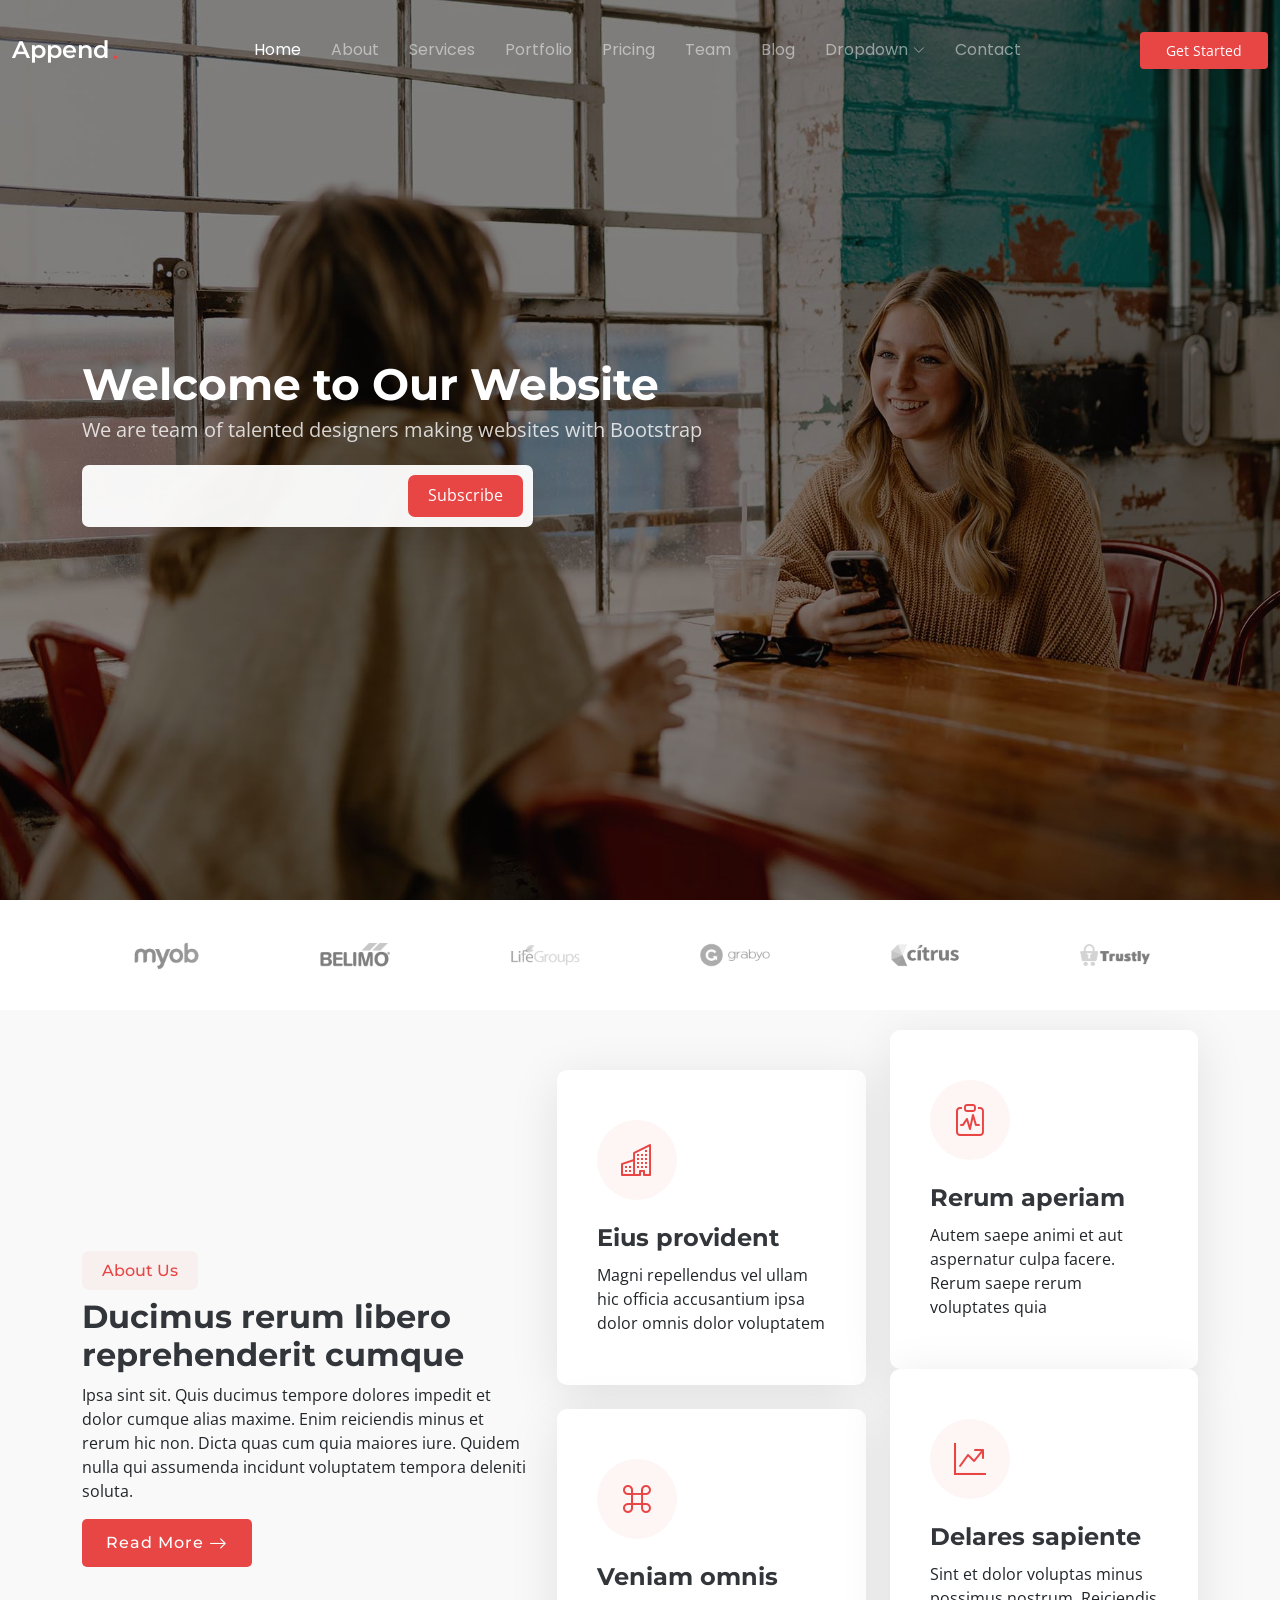
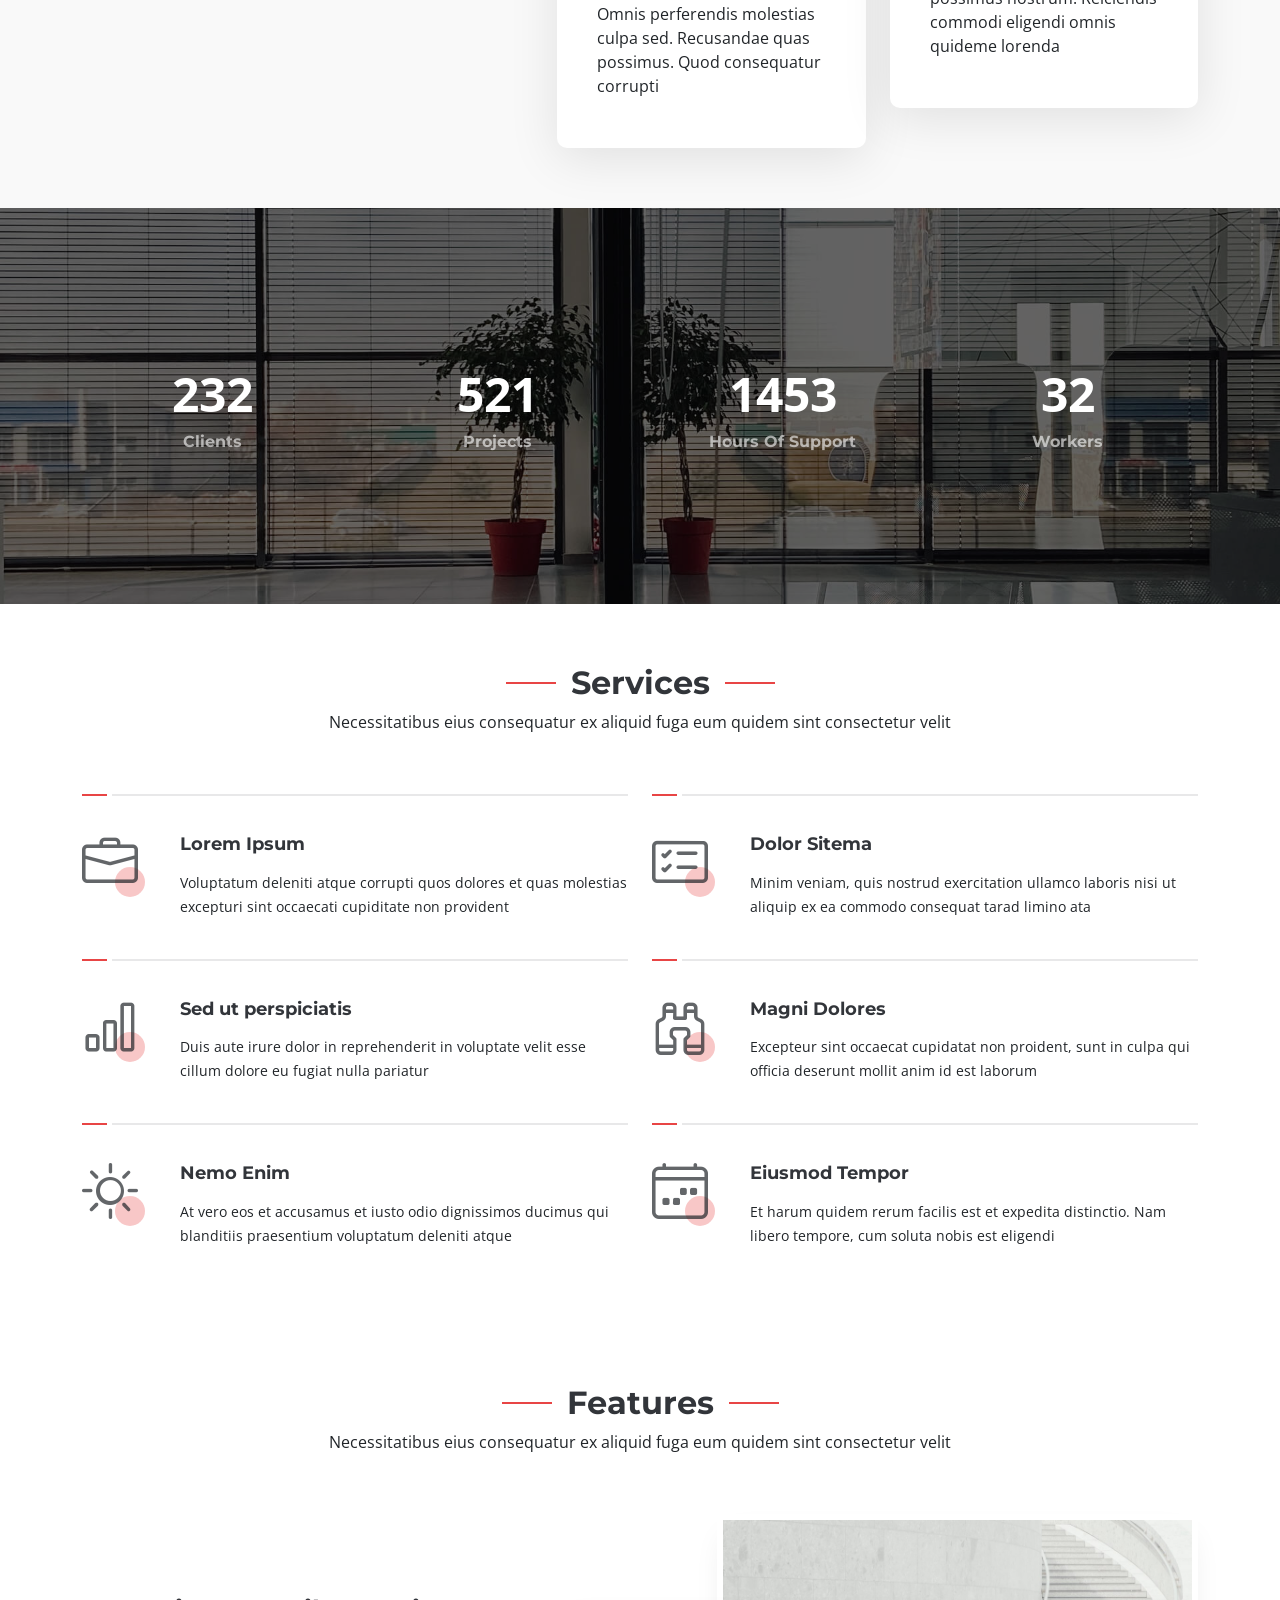
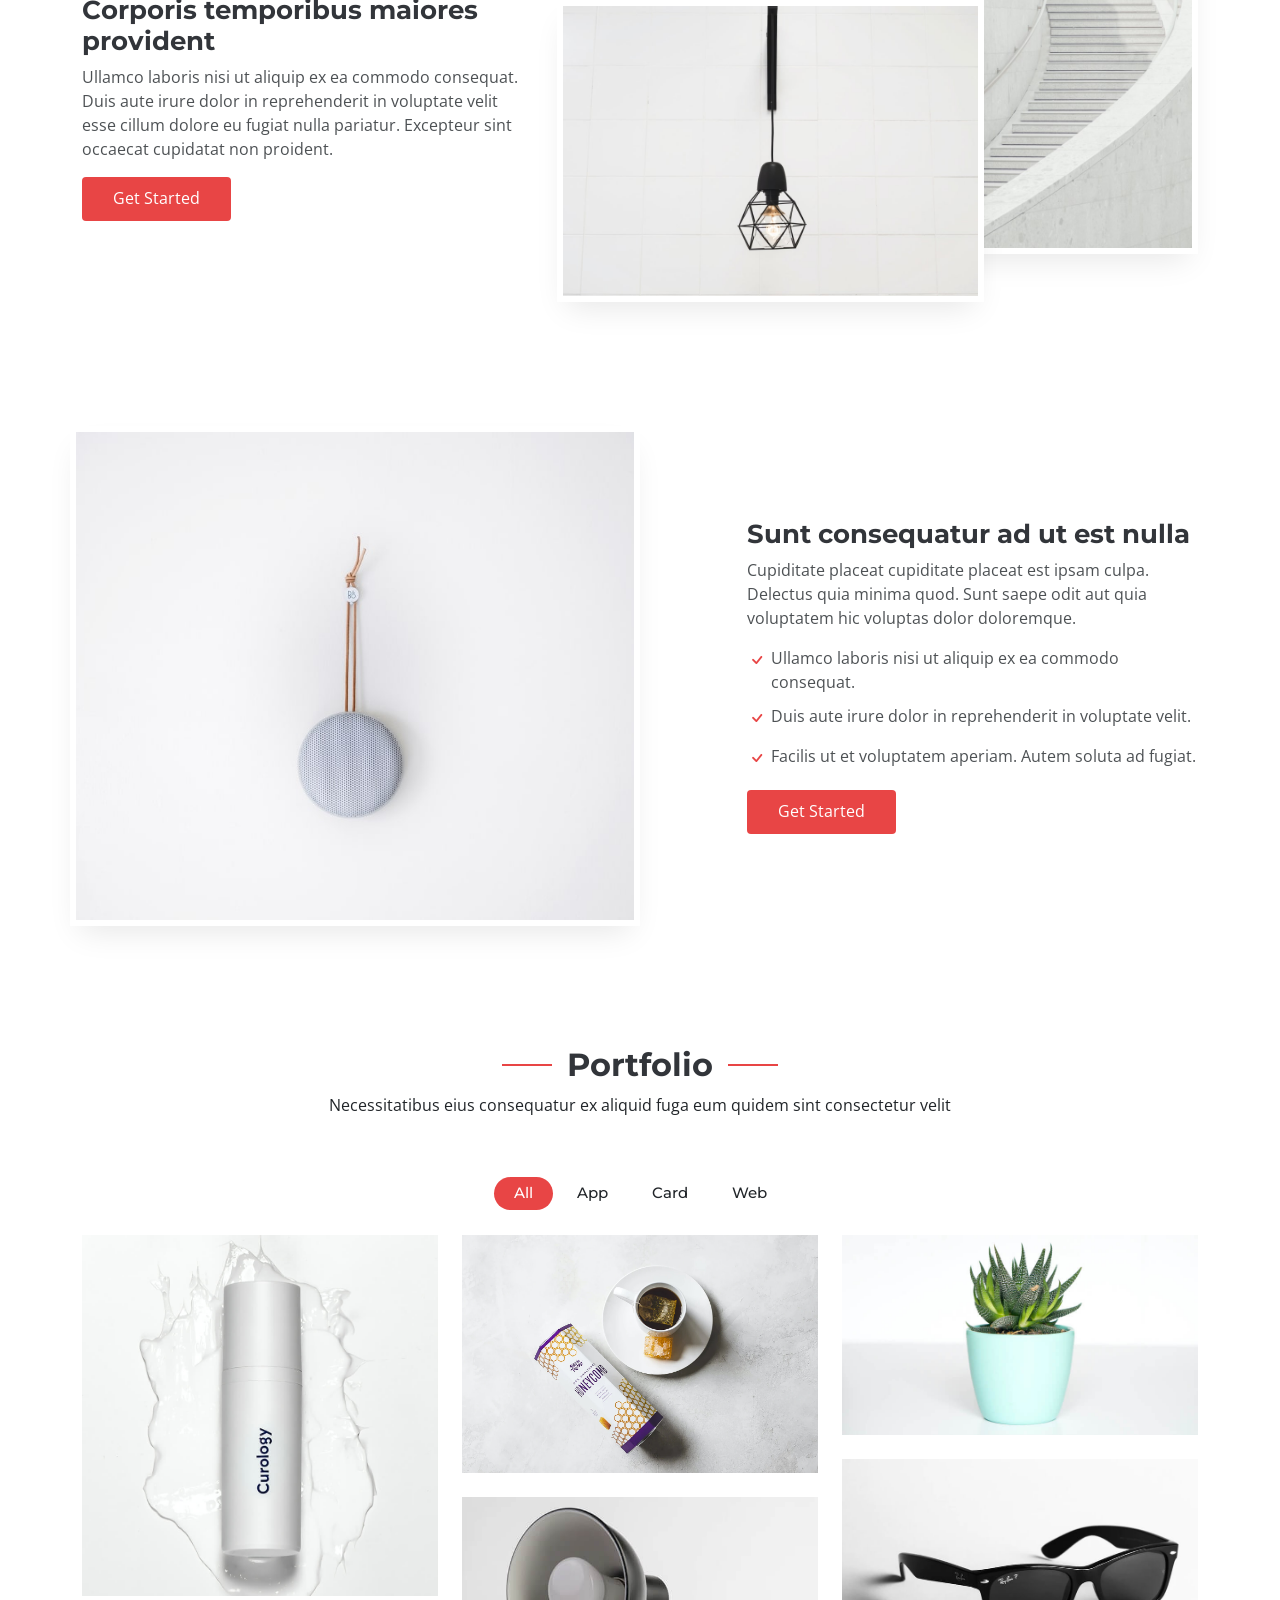
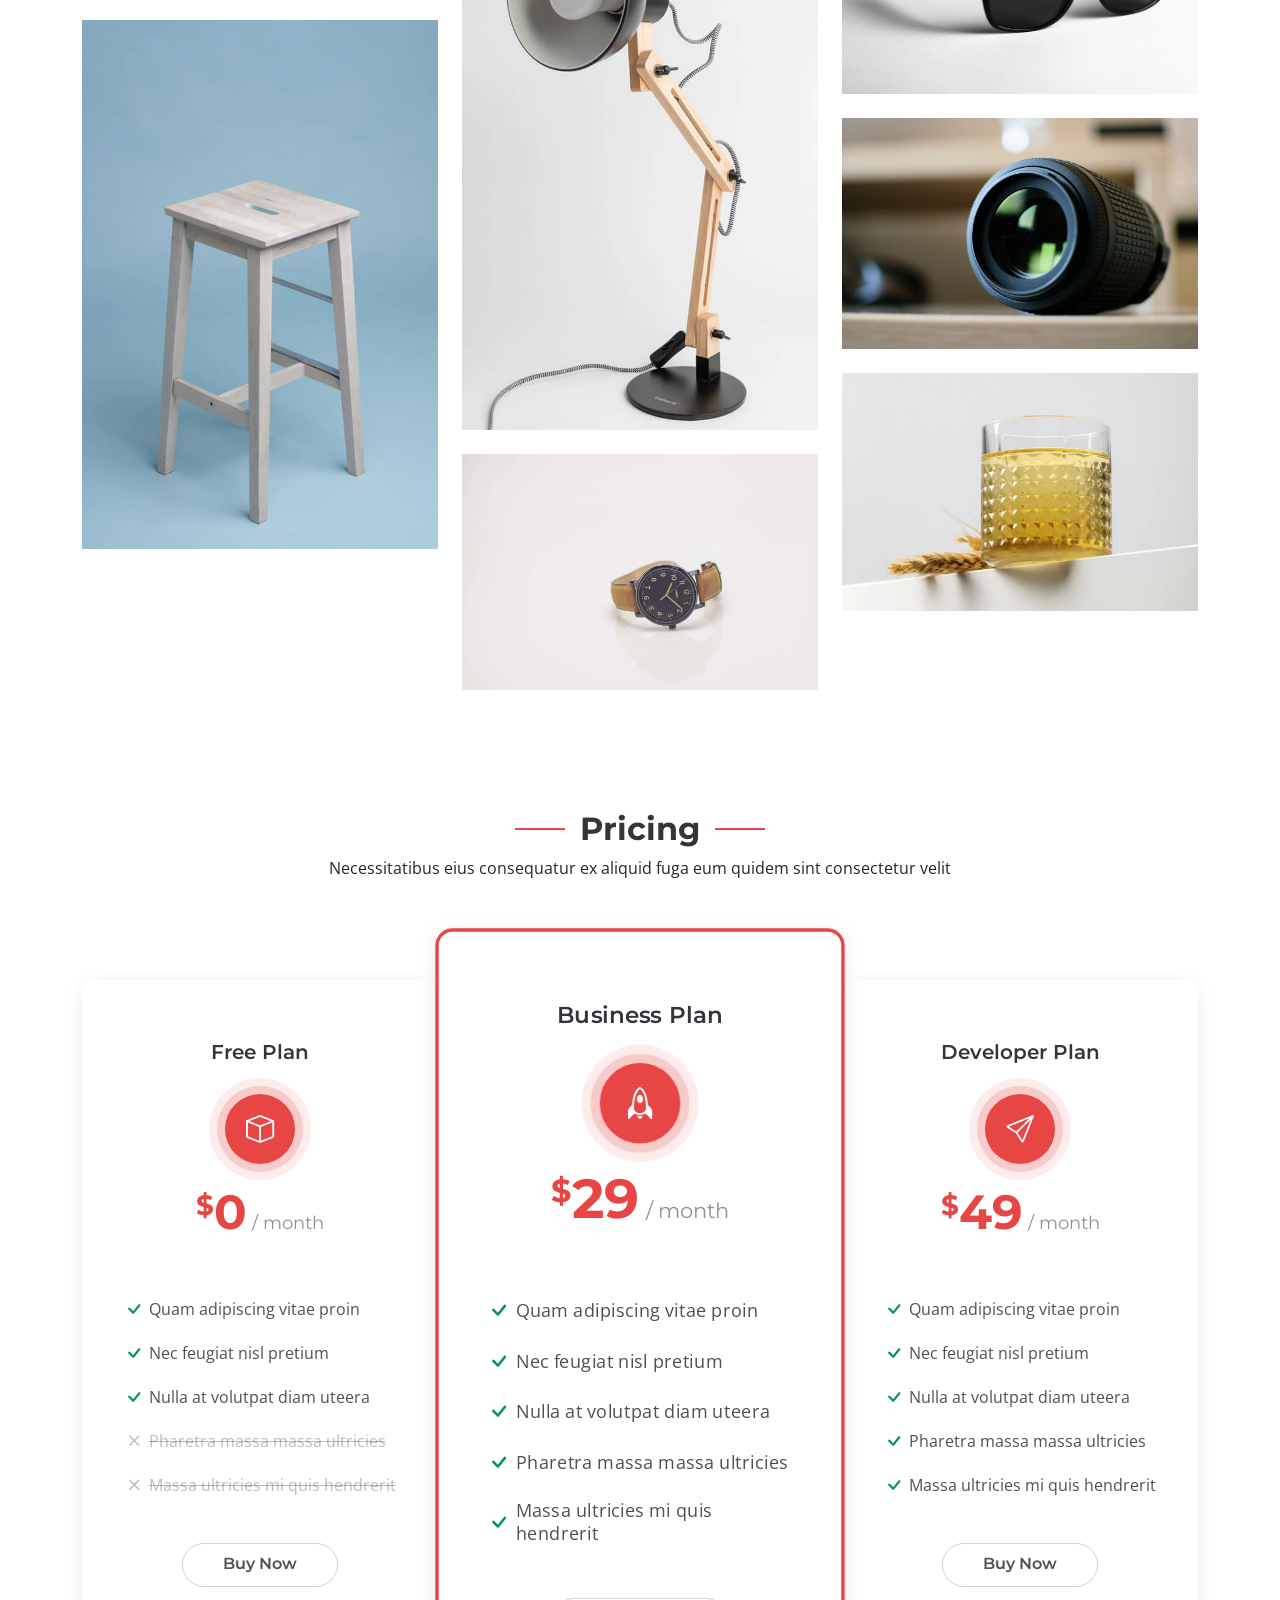
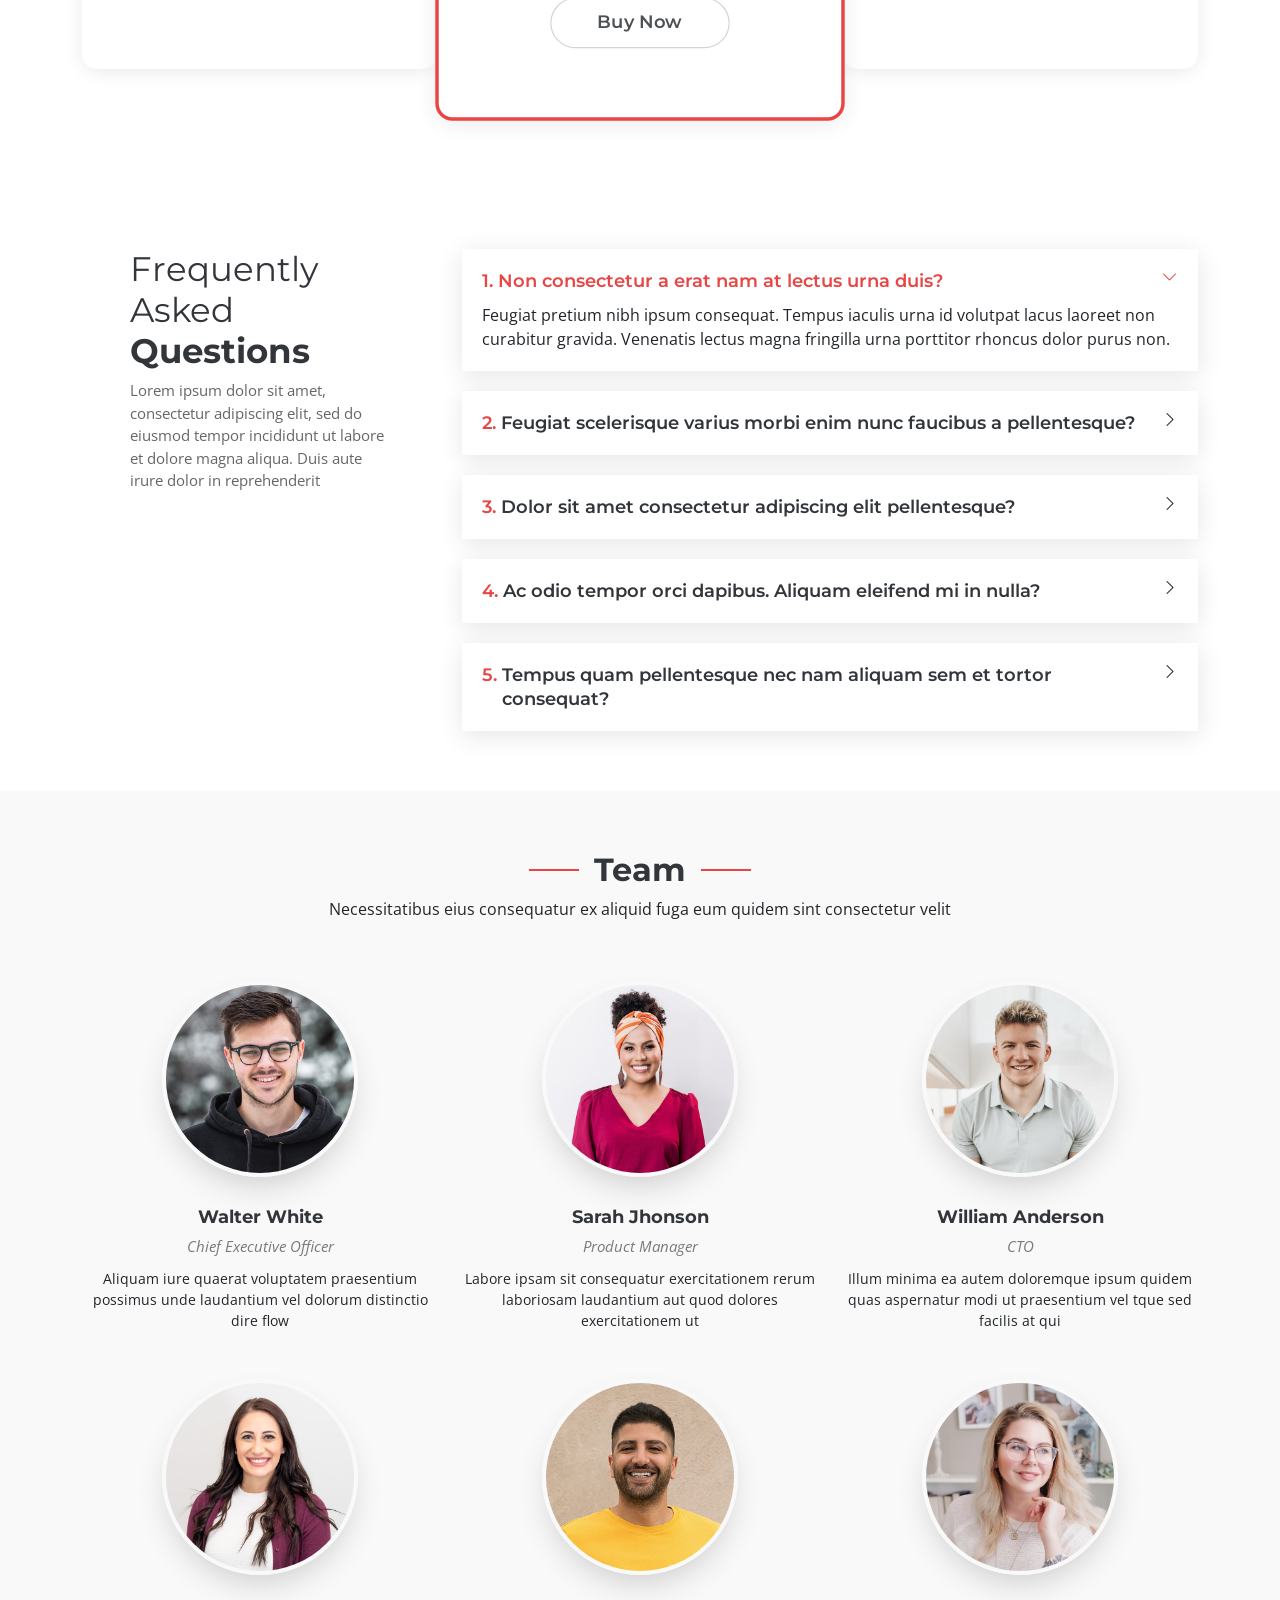
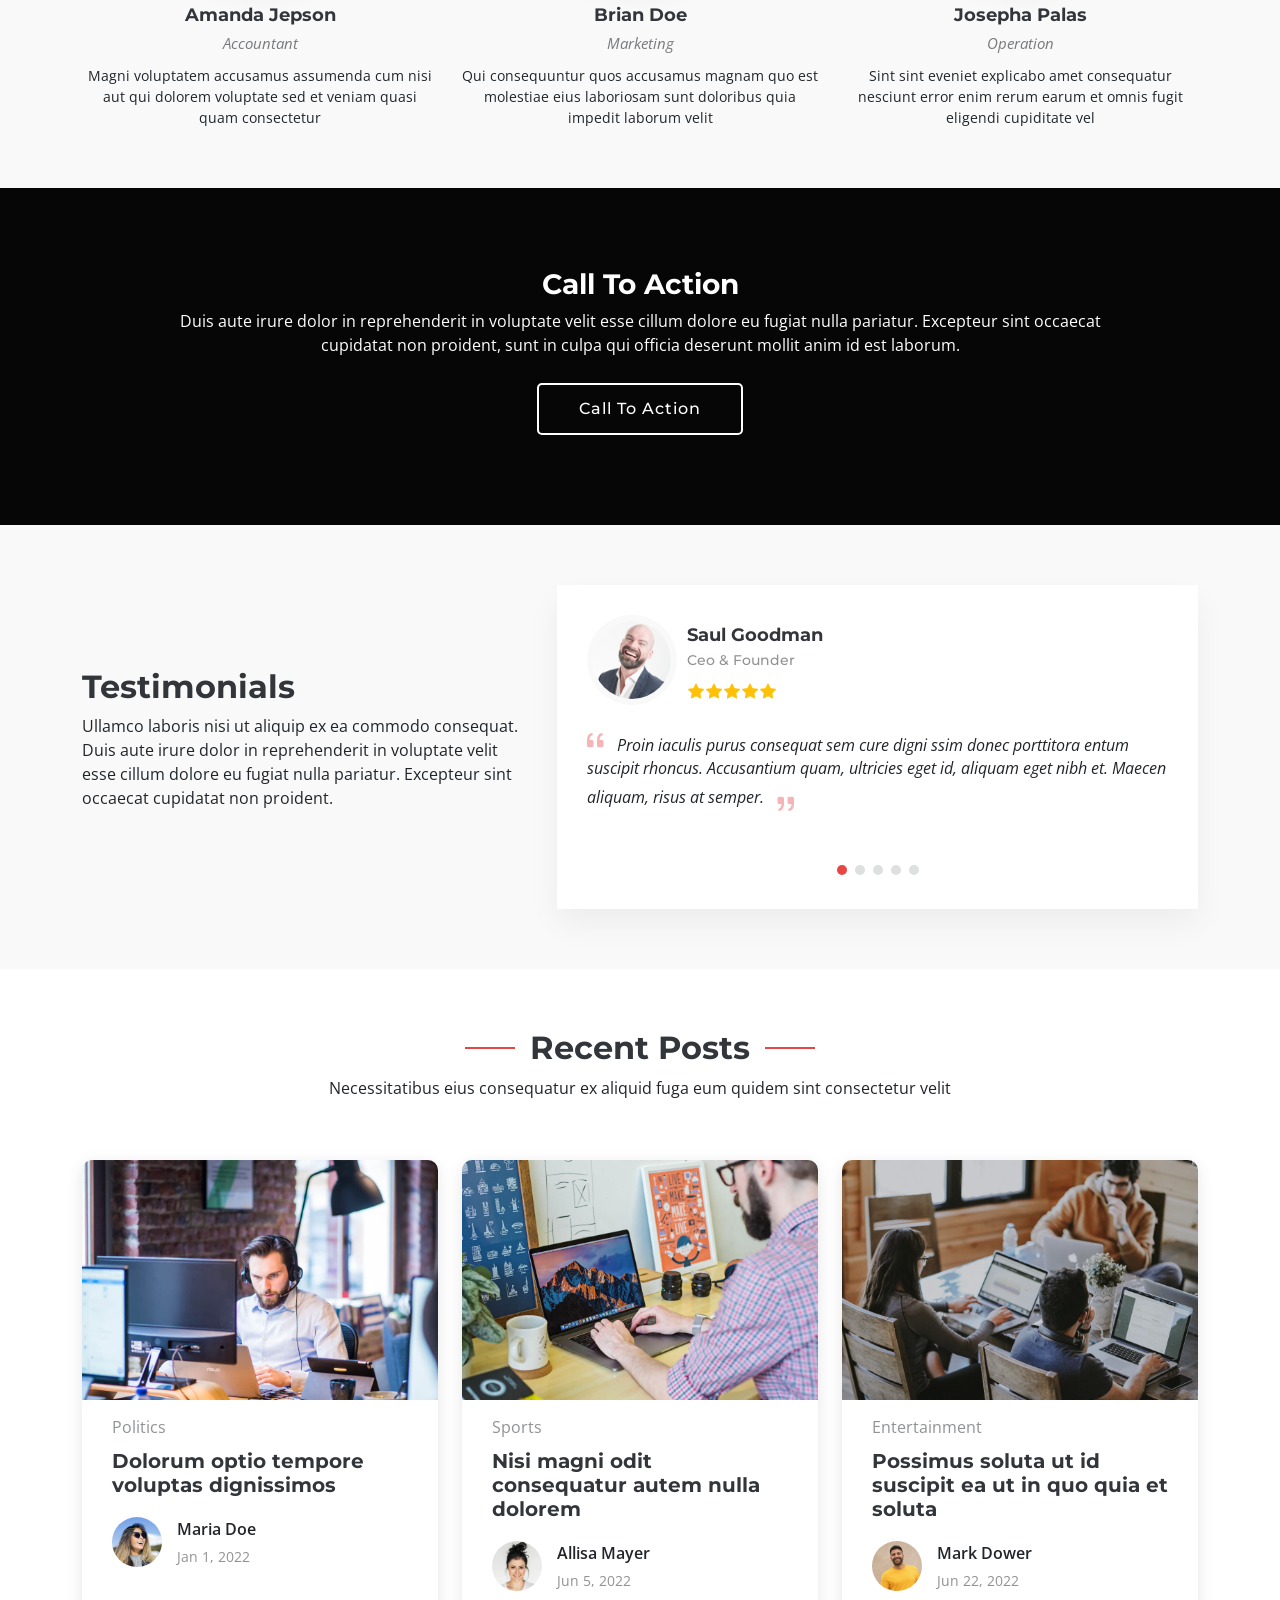
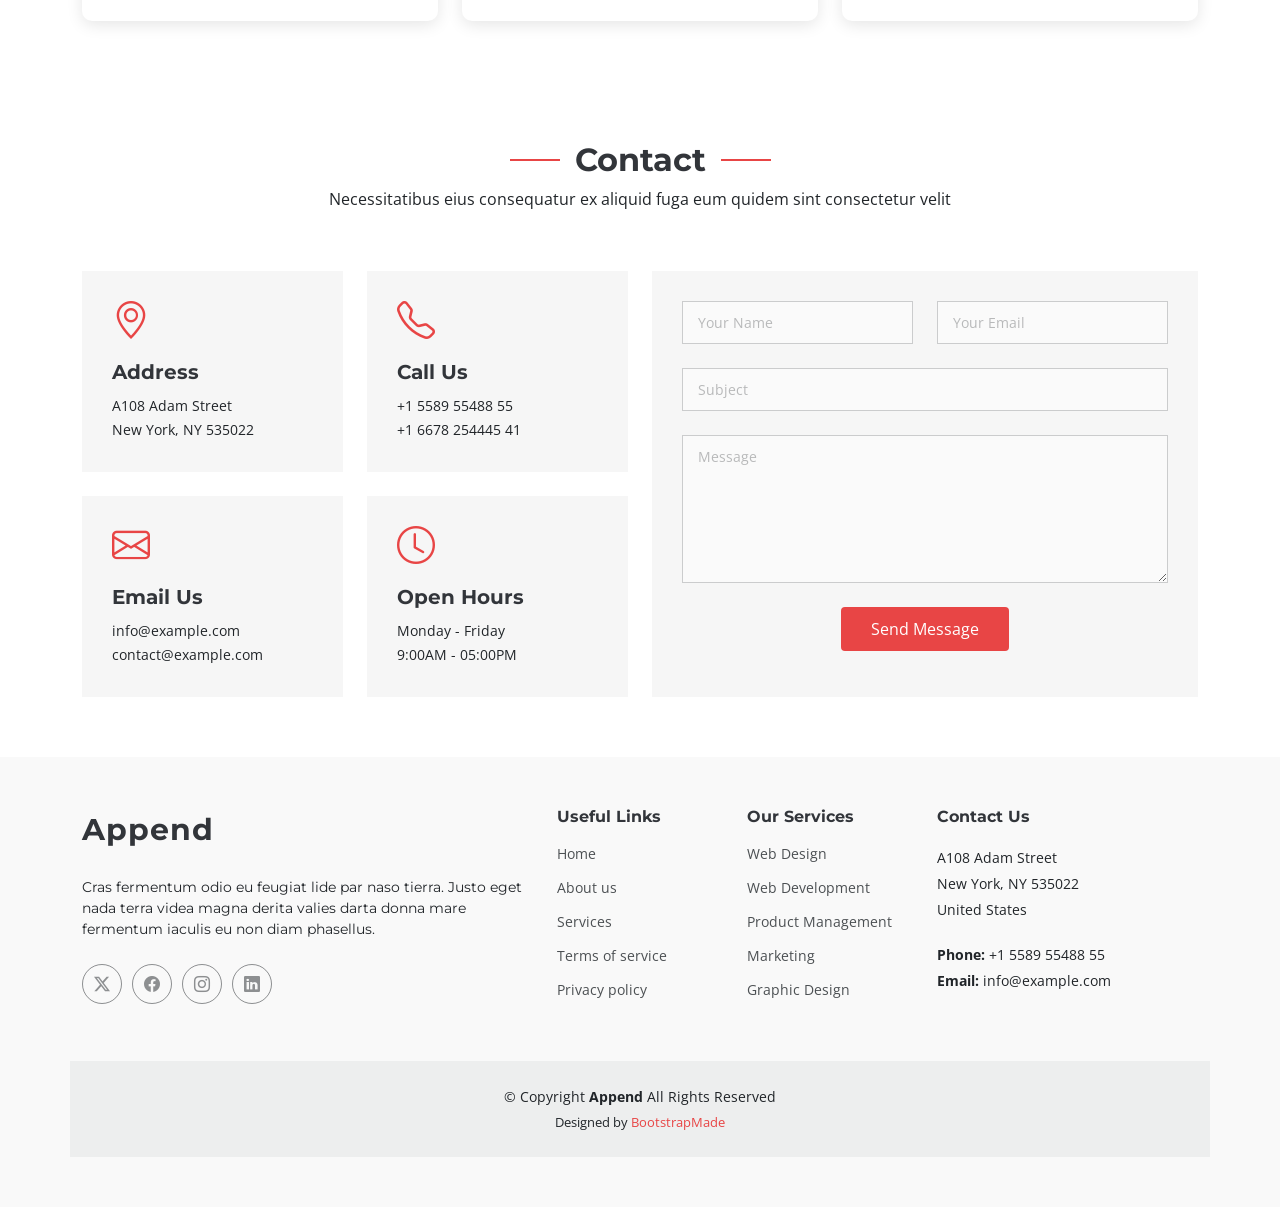
==== index.html @ f17e3416 "first commit" ====
<!DOCTYPE html>
<html lang="en">

<head>
  <meta charset="utf-8">
  <meta content="width=device-width, initial-scale=1.0" name="viewport">
  <title>Index - Append Bootstrap Template</title>
  <meta name="description" content="">
  <meta name="keywords" content="">

  <!-- Favicons -->
  <link href="assets/img/favicon.png" rel="icon">
  <link href="assets/img/apple-touch-icon.png" rel="apple-touch-icon">

  <!-- Fonts -->
  <link href="https://fonts.googleapis.com" rel="preconnect">
  <link href="https://fonts.gstatic.com" rel="preconnect" crossorigin>
  <link href="https://fonts.googleapis.com/css2?family=Open+Sans:ital,wght@0,300;0,400;0,500;0,600;0,700;0,800;1,300;1,400;1,500;1,600;1,700;1,800&family=Montserrat:ital,wght@0,100;0,200;0,300;0,400;0,500;0,600;0,700;0,800;0,900;1,100;1,200;1,300;1,400;1,500;1,600;1,700;1,800;1,900&family=Poppins:ital,wght@0,100;0,200;0,300;0,400;0,500;0,600;0,700;0,800;0,900;1,100;1,200;1,300;1,400;1,500;1,600;1,700;1,800;1,900&display=swap" rel="stylesheet">

  <!-- Vendor CSS Files -->
  <link href="assets/vendor/bootstrap/css/bootstrap.min.css" rel="stylesheet">
  <link href="assets/vendor/bootstrap-icons/bootstrap-icons.css" rel="stylesheet">
  <link href="assets/vendor/aos/aos.css" rel="stylesheet">
  <link href="assets/vendor/glightbox/css/glightbox.min.css" rel="stylesheet">
  <link href="assets/vendor/swiper/swiper-bundle.min.css" rel="stylesheet">

  <!-- Main CSS File -->
  <link href="assets/css/main.css" rel="stylesheet">

  <!-- =======================================================
  * Template Name: Append
  * Template URL: https://bootstrapmade.com/append-bootstrap-website-template/
  * Updated: Aug 07 2024 with Bootstrap v5.3.3
  * Author: BootstrapMade.com
  * License: https://bootstrapmade.com/license/
  ======================================================== -->
</head>

<body class="index-page">

  <header id="header" class="header d-flex align-items-center fixed-top">
    <div class="container-fluid position-relative d-flex align-items-center justify-content-between">

      <a href="index.html" class="logo d-flex align-items-center me-auto me-xl-0">
        <!-- Uncomment the line below if you also wish to use an image logo -->
        <!-- <img src="assets/img/logo.png" alt=""> -->
        <h1 class="sitename">Append</h1><span>.</span>
      </a>

      <nav id="navmenu" class="navmenu">
        <ul>
          <li><a href="index.html#hero" class="active">Home</a></li>
          <li><a href="index.html#about">About</a></li>
          <li><a href="index.html#services">Services</a></li>
          <li><a href="index.html#portfolio">Portfolio</a></li>
          <li><a href="index.html#pricing">Pricing</a></li>
          <li><a href="index.html#team">Team</a></li>
          <li><a href="blog.html">Blog</a></li>
          <li class="dropdown"><a href="#"><span>Dropdown</span> <i class="bi bi-chevron-down toggle-dropdown"></i></a>
            <ul>
              <li><a href="#">Dropdown 1</a></li>
              <li class="dropdown"><a href="#"><span>Deep Dropdown</span> <i class="bi bi-chevron-down toggle-dropdown"></i></a>
                <ul>
                  <li><a href="#">Deep Dropdown 1</a></li>
                  <li><a href="#">Deep Dropdown 2</a></li>
                  <li><a href="#">Deep Dropdown 3</a></li>
                  <li><a href="#">Deep Dropdown 4</a></li>
                  <li><a href="#">Deep Dropdown 5</a></li>
                </ul>
              </li>
              <li><a href="#">Dropdown 2</a></li>
              <li><a href="#">Dropdown 3</a></li>
              <li><a href="#">Dropdown 4</a></li>
            </ul>
          </li>
          <li><a href="index.html#contact">Contact</a></li>
        </ul>
        <i class="mobile-nav-toggle d-xl-none bi bi-list"></i>
      </nav>

      <a class="btn-getstarted" href="index.html#about">Get Started</a>

    </div>
  </header>

  <main class="main">

    <!-- Hero Section -->
    <section id="hero" class="hero section dark-background">

      <img src="assets/img/hero-bg.jpg" alt="" data-aos="fade-in">

      <div class="container">
        <div class="row">
          <div class="col-lg-10">
            <h2 data-aos="fade-up" data-aos-delay="100">Welcome to Our Website</h2>
            <p data-aos="fade-up" data-aos-delay="200">We are team of talented designers making websites with Bootstrap</p>
          </div>
          <div class="col-lg-5" data-aos="fade-up" data-aos-delay="300">
            <form action="forms/newsletter.php" method="post" class="php-email-form">
              <div class="sign-up-form"><input type="email" name="email"><input type="submit" value="Subscribe"></div>
              <div class="loading">Loading</div>
              <div class="error-message"></div>
              <div class="sent-message">Your subscription request has been sent. Thank you!</div>
            </form>
          </div>
        </div>
      </div>

    </section><!-- /Hero Section -->

    <!-- Clients Section -->
    <section id="clients" class="clients section">

      <div class="container" data-aos="fade-up">

        <div class="row gy-4">

          <div class="col-xl-2 col-md-3 col-6 client-logo">
            <img src="assets/img/clients/client-1.png" class="img-fluid" alt="">
          </div><!-- End Client Item -->

          <div class="col-xl-2 col-md-3 col-6 client-logo">
            <img src="assets/img/clients/client-2.png" class="img-fluid" alt="">
          </div><!-- End Client Item -->

          <div class="col-xl-2 col-md-3 col-6 client-logo">
            <img src="assets/img/clients/client-3.png" class="img-fluid" alt="">
          </div><!-- End Client Item -->

          <div class="col-xl-2 col-md-3 col-6 client-logo">
            <img src="assets/img/clients/client-4.png" class="img-fluid" alt="">
          </div><!-- End Client Item -->

          <div class="col-xl-2 col-md-3 col-6 client-logo">
            <img src="assets/img/clients/client-5.png" class="img-fluid" alt="">
          </div><!-- End Client Item -->

          <div class="col-xl-2 col-md-3 col-6 client-logo">
            <img src="assets/img/clients/client-6.png" class="img-fluid" alt="">
          </div><!-- End Client Item -->

        </div>

      </div>

    </section><!-- /Clients Section -->

    <!-- About Section -->
    <section id="about" class="about section light-background">

      <div class="container" data-aos="fade-up" data-aos-delay="100">
        <div class="row align-items-xl-center gy-5">

          <div class="col-xl-5 content">
            <h3>About Us</h3>
            <h2>Ducimus rerum libero reprehenderit cumque</h2>
            <p>Ipsa sint sit. Quis ducimus tempore dolores impedit et dolor cumque alias maxime. Enim reiciendis minus et rerum hic non. Dicta quas cum quia maiores iure. Quidem nulla qui assumenda incidunt voluptatem tempora deleniti soluta.</p>
            <a href="#" class="read-more"><span>Read More</span><i class="bi bi-arrow-right"></i></a>
          </div>

          <div class="col-xl-7">
            <div class="row gy-4 icon-boxes">

              <div class="col-md-6" data-aos="fade-up" data-aos-delay="200">
                <div class="icon-box">
                  <i class="bi bi-buildings"></i>
                  <h3>Eius provident</h3>
                  <p>Magni repellendus vel ullam hic officia accusantium ipsa dolor omnis dolor voluptatem</p>
                </div>
              </div> <!-- End Icon Box -->

              <div class="col-md-6" data-aos="fade-up" data-aos-delay="300">
                <div class="icon-box">
                  <i class="bi bi-clipboard-pulse"></i>
                  <h3>Rerum aperiam</h3>
                  <p>Autem saepe animi et aut aspernatur culpa facere. Rerum saepe rerum voluptates quia</p>
                </div>
              </div> <!-- End Icon Box -->

              <div class="col-md-6" data-aos="fade-up" data-aos-delay="400">
                <div class="icon-box">
                  <i class="bi bi-command"></i>
                  <h3>Veniam omnis</h3>
                  <p>Omnis perferendis molestias culpa sed. Recusandae quas possimus. Quod consequatur corrupti</p>
                </div>
              </div> <!-- End Icon Box -->

              <div class="col-md-6" data-aos="fade-up" data-aos-delay="500">
                <div class="icon-box">
                  <i class="bi bi-graph-up-arrow"></i>
                  <h3>Delares sapiente</h3>
                  <p>Sint et dolor voluptas minus possimus nostrum. Reiciendis commodi eligendi omnis quideme lorenda</p>
                </div>
              </div> <!-- End Icon Box -->

            </div>
          </div>

        </div>
      </div>

    </section><!-- /About Section -->

    <!-- Stats Section -->
    <section id="stats" class="stats section dark-background">

      <img src="assets/img/stats-bg.jpg" alt="" data-aos="fade-in">

      <div class="container position-relative" data-aos="fade-up" data-aos-delay="100">

        <div class="row gy-4">

          <div class="col-lg-3 col-md-6">
            <div class="stats-item text-center w-100 h-100">
              <span data-purecounter-start="0" data-purecounter-end="232" data-purecounter-duration="1" class="purecounter"></span>
              <p>Clients</p>
            </div>
          </div><!-- End Stats Item -->

          <div class="col-lg-3 col-md-6">
            <div class="stats-item text-center w-100 h-100">
              <span data-purecounter-start="0" data-purecounter-end="521" data-purecounter-duration="1" class="purecounter"></span>
              <p>Projects</p>
            </div>
          </div><!-- End Stats Item -->

          <div class="col-lg-3 col-md-6">
            <div class="stats-item text-center w-100 h-100">
              <span data-purecounter-start="0" data-purecounter-end="1453" data-purecounter-duration="1" class="purecounter"></span>
              <p>Hours Of Support</p>
            </div>
          </div><!-- End Stats Item -->

          <div class="col-lg-3 col-md-6">
            <div class="stats-item text-center w-100 h-100">
              <span data-purecounter-start="0" data-purecounter-end="32" data-purecounter-duration="1" class="purecounter"></span>
              <p>Workers</p>
            </div>
          </div><!-- End Stats Item -->

        </div>

      </div>

    </section><!-- /Stats Section -->

    <!-- Services Section -->
    <section id="services" class="services section">

      <!-- Section Title -->
      <div class="container section-title" data-aos="fade-up">
        <h2>Services</h2>
        <p>Necessitatibus eius consequatur ex aliquid fuga eum quidem sint consectetur velit</p>
      </div><!-- End Section Title -->

      <div class="container">

        <div class="row gy-4">

          <div class="col-lg-6 " data-aos="fade-up" data-aos-delay="100">
            <div class="service-item d-flex">
              <div class="icon flex-shrink-0"><i class="bi bi-briefcase"></i></div>
              <div>
                <h4 class="title"><a href="services-details.html" class="stretched-link">Lorem Ipsum</a></h4>
                <p class="description">Voluptatum deleniti atque corrupti quos dolores et quas molestias excepturi sint occaecati cupiditate non provident</p>
              </div>
            </div>
          </div>
          <!-- End Service Item -->

          <div class="col-lg-6 " data-aos="fade-up" data-aos-delay="200">
            <div class="service-item d-flex">
              <div class="icon flex-shrink-0"><i class="bi bi-card-checklist"></i></div>
              <div>
                <h4 class="title"><a href="services-details.html" class="stretched-link">Dolor Sitema</a></h4>
                <p class="description">Minim veniam, quis nostrud exercitation ullamco laboris nisi ut aliquip ex ea commodo consequat tarad limino ata</p>
              </div>
            </div>
          </div><!-- End Service Item -->

          <div class="col-lg-6 " data-aos="fade-up" data-aos-delay="300">
            <div class="service-item d-flex">
              <div class="icon flex-shrink-0"><i class="bi bi-bar-chart"></i></div>
              <div>
                <h4 class="title"><a href="services-details.html" class="stretched-link">Sed ut perspiciatis</a></h4>
                <p class="description">Duis aute irure dolor in reprehenderit in voluptate velit esse cillum dolore eu fugiat nulla pariatur</p>
              </div>
            </div>
          </div><!-- End Service Item -->

          <div class="col-lg-6 " data-aos="fade-up" data-aos-delay="400">
            <div class="service-item d-flex">
              <div class="icon flex-shrink-0"><i class="bi bi-binoculars"></i></div>
              <div>
                <h4 class="title"><a href="services-details.html" class="stretched-link">Magni Dolores</a></h4>
                <p class="description">Excepteur sint occaecat cupidatat non proident, sunt in culpa qui officia deserunt mollit anim id est laborum</p>
              </div>
            </div>
          </div><!-- End Service Item -->

          <div class="col-lg-6 " data-aos="fade-up" data-aos-delay="500">
            <div class="service-item d-flex">
              <div class="icon flex-shrink-0"><i class="bi bi-brightness-high"></i></div>
              <div>
                <h4 class="title"><a href="services-details.html" class="stretched-link">Nemo Enim</a></h4>
                <p class="description">At vero eos et accusamus et iusto odio dignissimos ducimus qui blanditiis praesentium voluptatum deleniti atque</p>
              </div>
            </div>
          </div><!-- End Service Item -->

          <div class="col-lg-6 " data-aos="fade-up" data-aos-delay="600">
            <div class="service-item d-flex">
              <div class="icon flex-shrink-0"><i class="bi bi-calendar4-week"></i></div>
              <div>
                <h4 class="title"><a href="services-details.html" class="stretched-link">Eiusmod Tempor</a></h4>
                <p class="description">Et harum quidem rerum facilis est et expedita distinctio. Nam libero tempore, cum soluta nobis est eligendi</p>
              </div>
            </div>
          </div><!-- End Service Item -->

        </div>

      </div>

    </section><!-- /Services Section -->

    <!-- Features Section -->
    <section id="features" class="features section">

      <!-- Section Title -->
      <div class="container section-title" data-aos="fade-up">
        <h2>Features</h2>
        <p>Necessitatibus eius consequatur ex aliquid fuga eum quidem sint consectetur velit</p>
      </div><!-- End Section Title -->

      <div class="container">

        <div class="row gy-4 align-items-center features-item">
          <div class="col-lg-5 order-2 order-lg-1" data-aos="fade-up" data-aos-delay="200">
            <h3>Corporis temporibus maiores provident</h3>
            <p>
              Ullamco laboris nisi ut aliquip ex ea commodo consequat. Duis aute irure dolor in reprehenderit in voluptate
              velit esse cillum dolore eu fugiat nulla pariatur. Excepteur sint occaecat cupidatat non proident.
            </p>
            <a href="#" class="btn btn-get-started">Get Started</a>
          </div>
          <div class="col-lg-7 order-1 order-lg-2 d-flex align-items-center" data-aos="zoom-out" data-aos-delay="100">
            <div class="image-stack">
              <img src="assets/img/features-light-1.jpg" alt="" class="stack-front">
              <img src="assets/img/features-light-2.jpg" alt="" class="stack-back">
            </div>
          </div>
        </div><!-- Features Item -->

        <div class="row gy-4 align-items-stretch justify-content-between features-item ">
          <div class="col-lg-6 d-flex align-items-center features-img-bg" data-aos="zoom-out">
            <img src="assets/img/features-light-3.jpg" class="img-fluid" alt="">
          </div>
          <div class="col-lg-5 d-flex justify-content-center flex-column" data-aos="fade-up">
            <h3>Sunt consequatur ad ut est nulla</h3>
            <p>Cupiditate placeat cupiditate placeat est ipsam culpa. Delectus quia minima quod. Sunt saepe odit aut quia voluptatem hic voluptas dolor doloremque.</p>
            <ul>
              <li><i class="bi bi-check"></i> <span>Ullamco laboris nisi ut aliquip ex ea commodo consequat.</span></li>
              <li><i class="bi bi-check"></i><span> Duis aute irure dolor in reprehenderit in voluptate velit.</span></li>
              <li><i class="bi bi-check"></i> <span>Facilis ut et voluptatem aperiam. Autem soluta ad fugiat</span>.</li>
            </ul>
            <a href="#" class="btn btn-get-started align-self-start">Get Started</a>
          </div>
        </div><!-- Features Item -->

      </div>

    </section><!-- /Features Section -->

    <!-- Portfolio Section -->
    <section id="portfolio" class="portfolio section">

      <!-- Section Title -->
      <div class="container section-title" data-aos="fade-up">
        <h2>Portfolio</h2>
        <p>Necessitatibus eius consequatur ex aliquid fuga eum quidem sint consectetur velit</p>
      </div><!-- End Section Title -->

      <div class="container">

        <div class="isotope-layout" data-default-filter="*" data-layout="masonry" data-sort="original-order">

          <ul class="portfolio-filters isotope-filters" data-aos="fade-up" data-aos-delay="100">
            <li data-filter="*" class="filter-active">All</li>
            <li data-filter=".filter-app">App</li>
            <li data-filter=".filter-product">Card</li>
            <li data-filter=".filter-branding">Web</li>
          </ul><!-- End Portfolio Filters -->

          <div class="row gy-4 isotope-container" data-aos="fade-up" data-aos-delay="200">

            <div class="col-lg-4 col-md-6 portfolio-item isotope-item filter-app">
              <img src="assets/img/masonry-portfolio/masonry-portfolio-1.jpg" class="img-fluid" alt="">
              <div class="portfolio-info">
                <h4>App 1</h4>
                <p>Lorem ipsum, dolor sit</p>
                <a href="assets/img/masonry-portfolio/masonry-portfolio-1.jpg" title="App 1" data-gallery="portfolio-gallery-app" class="glightbox preview-link"><i class="bi bi-zoom-in"></i></a>
                <a href="portfolio-details.html" title="More Details" class="details-link"><i class="bi bi-link-45deg"></i></a>
              </div>
            </div><!-- End Portfolio Item -->

            <div class="col-lg-4 col-md-6 portfolio-item isotope-item filter-product">
              <img src="assets/img/masonry-portfolio/masonry-portfolio-2.jpg" class="img-fluid" alt="">
              <div class="portfolio-info">
                <h4>Product 1</h4>
                <p>Lorem ipsum, dolor sit</p>
                <a href="assets/img/masonry-portfolio/masonry-portfolio-2.jpg" title="Product 1" data-gallery="portfolio-gallery-product" class="glightbox preview-link"><i class="bi bi-zoom-in"></i></a>
                <a href="portfolio-details.html" title="More Details" class="details-link"><i class="bi bi-link-45deg"></i></a>
              </div>
            </div><!-- End Portfolio Item -->

            <div class="col-lg-4 col-md-6 portfolio-item isotope-item filter-branding">
              <img src="assets/img/masonry-portfolio/masonry-portfolio-3.jpg" class="img-fluid" alt="">
              <div class="portfolio-info">
                <h4>Branding 1</h4>
                <p>Lorem ipsum, dolor sit</p>
                <a href="assets/img/masonry-portfolio/masonry-portfolio-3.jpg" title="Branding 1" data-gallery="portfolio-gallery-branding" class="glightbox preview-link"><i class="bi bi-zoom-in"></i></a>
                <a href="portfolio-details.html" title="More Details" class="details-link"><i class="bi bi-link-45deg"></i></a>
              </div>
            </div><!-- End Portfolio Item -->

            <div class="col-lg-4 col-md-6 portfolio-item isotope-item filter-app">
              <img src="assets/img/masonry-portfolio/masonry-portfolio-4.jpg" class="img-fluid" alt="">
              <div class="portfolio-info">
                <h4>App 2</h4>
                <p>Lorem ipsum, dolor sit</p>
                <a href="assets/img/masonry-portfolio/masonry-portfolio-4.jpg" title="App 2" data-gallery="portfolio-gallery-app" class="glightbox preview-link"><i class="bi bi-zoom-in"></i></a>
                <a href="portfolio-details.html" title="More Details" class="details-link"><i class="bi bi-link-45deg"></i></a>
              </div>
            </div><!-- End Portfolio Item -->

            <div class="col-lg-4 col-md-6 portfolio-item isotope-item filter-product">
              <img src="assets/img/masonry-portfolio/masonry-portfolio-5.jpg" class="img-fluid" alt="">
              <div class="portfolio-info">
                <h4>Product 2</h4>
                <p>Lorem ipsum, dolor sit</p>
                <a href="assets/img/masonry-portfolio/masonry-portfolio-5.jpg" title="Product 2" data-gallery="portfolio-gallery-product" class="glightbox preview-link"><i class="bi bi-zoom-in"></i></a>
                <a href="portfolio-details.html" title="More Details" class="details-link"><i class="bi bi-link-45deg"></i></a>
              </div>
            </div><!-- End Portfolio Item -->

            <div class="col-lg-4 col-md-6 portfolio-item isotope-item filter-branding">
              <img src="assets/img/masonry-portfolio/masonry-portfolio-6.jpg" class="img-fluid" alt="">
              <div class="portfolio-info">
                <h4>Branding 2</h4>
                <p>Lorem ipsum, dolor sit</p>
                <a href="assets/img/masonry-portfolio/masonry-portfolio-6.jpg" title="Branding 2" data-gallery="portfolio-gallery-branding" class="glightbox preview-link"><i class="bi bi-zoom-in"></i></a>
                <a href="portfolio-details.html" title="More Details" class="details-link"><i class="bi bi-link-45deg"></i></a>
              </div>
            </div><!-- End Portfolio Item -->

            <div class="col-lg-4 col-md-6 portfolio-item isotope-item filter-app">
              <img src="assets/img/masonry-portfolio/masonry-portfolio-7.jpg" class="img-fluid" alt="">
              <div class="portfolio-info">
                <h4>App 3</h4>
                <p>Lorem ipsum, dolor sit</p>
                <a href="assets/img/masonry-portfolio/masonry-portfolio-7.jpg" title="App 3" data-gallery="portfolio-gallery-app" class="glightbox preview-link"><i class="bi bi-zoom-in"></i></a>
                <a href="portfolio-details.html" title="More Details" class="details-link"><i class="bi bi-link-45deg"></i></a>
              </div>
            </div><!-- End Portfolio Item -->

            <div class="col-lg-4 col-md-6 portfolio-item isotope-item filter-product">
              <img src="assets/img/masonry-portfolio/masonry-portfolio-8.jpg" class="img-fluid" alt="">
              <div class="portfolio-info">
                <h4>Product 3</h4>
                <p>Lorem ipsum, dolor sit</p>
                <a href="assets/img/masonry-portfolio/masonry-portfolio-8.jpg" title="Product 3" data-gallery="portfolio-gallery-product" class="glightbox preview-link"><i class="bi bi-zoom-in"></i></a>
                <a href="portfolio-details.html" title="More Details" class="details-link"><i class="bi bi-link-45deg"></i></a>
              </div>
            </div><!-- End Portfolio Item -->

            <div class="col-lg-4 col-md-6 portfolio-item isotope-item filter-branding">
              <img src="assets/img/masonry-portfolio/masonry-portfolio-9.jpg" class="img-fluid" alt="">
              <div class="portfolio-info">
                <h4>Branding 3</h4>
                <p>Lorem ipsum, dolor sit</p>
                <a href="assets/img/masonry-portfolio/masonry-portfolio-9.jpg" title="Branding 2" data-gallery="portfolio-gallery-branding" class="glightbox preview-link"><i class="bi bi-zoom-in"></i></a>
                <a href="portfolio-details.html" title="More Details" class="details-link"><i class="bi bi-link-45deg"></i></a>
              </div>
            </div><!-- End Portfolio Item -->

          </div><!-- End Portfolio Container -->

        </div>

      </div>

    </section><!-- /Portfolio Section -->

    <!-- Pricing Section -->
    <section id="pricing" class="pricing section">

      <!-- Section Title -->
      <div class="container section-title" data-aos="fade-up">
        <h2>Pricing</h2>
        <p>Necessitatibus eius consequatur ex aliquid fuga eum quidem sint consectetur velit</p>
      </div><!-- End Section Title -->

      <div class="container" data-aos="zoom-in" data-aos-delay="100">

        <div class="row g-4">

          <div class="col-lg-4">
            <div class="pricing-item">
              <h3>Free Plan</h3>
              <div class="icon">
                <i class="bi bi-box"></i>
              </div>
              <h4><sup>$</sup>0<span> / month</span></h4>
              <ul>
                <li><i class="bi bi-check"></i> <span>Quam adipiscing vitae proin</span></li>
                <li><i class="bi bi-check"></i> <span>Nec feugiat nisl pretium</span></li>
                <li><i class="bi bi-check"></i> <span>Nulla at volutpat diam uteera</span></li>
                <li class="na"><i class="bi bi-x"></i> <span>Pharetra massa massa ultricies</span></li>
                <li class="na"><i class="bi bi-x"></i> <span>Massa ultricies mi quis hendrerit</span></li>
              </ul>
              <div class="text-center"><a href="#" class="buy-btn">Buy Now</a></div>
            </div>
          </div><!-- End Pricing Item -->

          <div class="col-lg-4">
            <div class="pricing-item featured">
              <h3>Business Plan</h3>
              <div class="icon">
                <i class="bi bi-rocket"></i>
              </div>

              <h4><sup>$</sup>29<span> / month</span></h4>
              <ul>
                <li><i class="bi bi-check"></i> <span>Quam adipiscing vitae proin</span></li>
                <li><i class="bi bi-check"></i> <span>Nec feugiat nisl pretium</span></li>
                <li><i class="bi bi-check"></i> <span>Nulla at volutpat diam uteera</span></li>
                <li><i class="bi bi-check"></i> <span>Pharetra massa massa ultricies</span></li>
                <li><i class="bi bi-check"></i> <span>Massa ultricies mi quis hendrerit</span></li>
              </ul>
              <div class="text-center"><a href="#" class="buy-btn">Buy Now</a></div>
            </div>
          </div><!-- End Pricing Item -->

          <div class="col-lg-4">
            <div class="pricing-item">
              <h3>Developer Plan</h3>
              <div class="icon">
                <i class="bi bi-send"></i>
              </div>
              <h4><sup>$</sup>49<span> / month</span></h4>
              <ul>
                <li><i class="bi bi-check"></i> <span>Quam adipiscing vitae proin</span></li>
                <li><i class="bi bi-check"></i> <span>Nec feugiat nisl pretium</span></li>
                <li><i class="bi bi-check"></i> <span>Nulla at volutpat diam uteera</span></li>
                <li><i class="bi bi-check"></i> <span>Pharetra massa massa ultricies</span></li>
                <li><i class="bi bi-check"></i> <span>Massa ultricies mi quis hendrerit</span></li>
              </ul>
              <div class="text-center"><a href="#" class="buy-btn">Buy Now</a></div>
            </div>
          </div><!-- End Pricing Item -->

        </div>

      </div>

    </section><!-- /Pricing Section -->

    <!-- Faq Section -->
    <section id="faq" class="faq section">

      <div class="container">

        <div class="row gy-4">

          <div class="col-lg-4" data-aos="fade-up" data-aos-delay="100">
            <div class="content px-xl-5">
              <h3><span>Frequently Asked </span><strong>Questions</strong></h3>
              <p>
                Lorem ipsum dolor sit amet, consectetur adipiscing elit, sed do eiusmod tempor incididunt ut labore et dolore magna aliqua. Duis aute irure dolor in reprehenderit
              </p>
            </div>
          </div>

          <div class="col-lg-8" data-aos="fade-up" data-aos-delay="200">

            <div class="faq-container">
              <div class="faq-item faq-active">
                <h3><span class="num">1.</span> <span>Non consectetur a erat nam at lectus urna duis?</span></h3>
                <div class="faq-content">
                  <p>Feugiat pretium nibh ipsum consequat. Tempus iaculis urna id volutpat lacus laoreet non curabitur gravida. Venenatis lectus magna fringilla urna porttitor rhoncus dolor purus non.</p>
                </div>
                <i class="faq-toggle bi bi-chevron-right"></i>
              </div><!-- End Faq item-->

              <div class="faq-item">
                <h3><span class="num">2.</span> <span>Feugiat scelerisque varius morbi enim nunc faucibus a pellentesque?</span></h3>
                <div class="faq-content">
                  <p>Dolor sit amet consectetur adipiscing elit pellentesque habitant morbi. Id interdum velit laoreet id donec ultrices. Fringilla phasellus faucibus scelerisque eleifend donec pretium. Est pellentesque elit ullamcorper dignissim. Mauris ultrices eros in cursus turpis massa tincidunt dui.</p>
                </div>
                <i class="faq-toggle bi bi-chevron-right"></i>
              </div><!-- End Faq item-->

              <div class="faq-item">
                <h3><span class="num">3.</span> <span>Dolor sit amet consectetur adipiscing elit pellentesque?</span></h3>
                <div class="faq-content">
                  <p>Eleifend mi in nulla posuere sollicitudin aliquam ultrices sagittis orci. Faucibus pulvinar elementum integer enim. Sem nulla pharetra diam sit amet nisl suscipit. Rutrum tellus pellentesque eu tincidunt. Lectus urna duis convallis convallis tellus. Urna molestie at elementum eu facilisis sed odio morbi quis</p>
                </div>
                <i class="faq-toggle bi bi-chevron-right"></i>
              </div><!-- End Faq item-->

              <div class="faq-item">
                <h3><span class="num">4.</span> <span>Ac odio tempor orci dapibus. Aliquam eleifend mi in nulla?</span></h3>
                <div class="faq-content">
                  <p>Dolor sit amet consectetur adipiscing elit pellentesque habitant morbi. Id interdum velit laoreet id donec ultrices. Fringilla phasellus faucibus scelerisque eleifend donec pretium. Est pellentesque elit ullamcorper dignissim. Mauris ultrices eros in cursus turpis massa tincidunt dui.</p>
                </div>
                <i class="faq-toggle bi bi-chevron-right"></i>
              </div><!-- End Faq item-->

              <div class="faq-item">
                <h3><span class="num">5.</span> <span>Tempus quam pellentesque nec nam aliquam sem et tortor consequat?</span></h3>
                <div class="faq-content">
                  <p>Molestie a iaculis at erat pellentesque adipiscing commodo. Dignissim suspendisse in est ante in. Nunc vel risus commodo viverra maecenas accumsan. Sit amet nisl suscipit adipiscing bibendum est. Purus gravida quis blandit turpis cursus in</p>
                </div>
                <i class="faq-toggle bi bi-chevron-right"></i>
              </div><!-- End Faq item-->

            </div>

          </div>
        </div>

      </div>

    </section><!-- /Faq Section -->

    <!-- Team Section -->
    <section id="team" class="team section light-background">

      <!-- Section Title -->
      <div class="container section-title" data-aos="fade-up">
        <h2>Team</h2>
        <p>Necessitatibus eius consequatur ex aliquid fuga eum quidem sint consectetur velit</p>
      </div><!-- End Section Title -->

      <div class="container">

        <div class="row gy-5">

          <div class="col-lg-4 col-md-6 member" data-aos="fade-up" data-aos-delay="100">
            <div class="member-img">
              <img src="assets/img/team/team-1.jpg" class="img-fluid" alt="">
              <div class="social">
                <a href="#"><i class="bi bi-twitter-x"></i></a>
                <a href="#"><i class="bi bi-facebook"></i></a>
                <a href="#"><i class="bi bi-instagram"></i></a>
                <a href="#"><i class="bi bi-linkedin"></i></a>
              </div>
            </div>
            <div class="member-info text-center">
              <h4>Walter White</h4>
              <span>Chief Executive Officer</span>
              <p>Aliquam iure quaerat voluptatem praesentium possimus unde laudantium vel dolorum distinctio dire flow</p>
            </div>
          </div><!-- End Team Member -->

          <div class="col-lg-4 col-md-6 member" data-aos="fade-up" data-aos-delay="200">
            <div class="member-img">
              <img src="assets/img/team/team-2.jpg" class="img-fluid" alt="">
              <div class="social">
                <a href="#"><i class="bi bi-twitter-x"></i></a>
                <a href="#"><i class="bi bi-facebook"></i></a>
                <a href="#"><i class="bi bi-instagram"></i></a>
                <a href="#"><i class="bi bi-linkedin"></i></a>
              </div>
            </div>
            <div class="member-info text-center">
              <h4>Sarah Jhonson</h4>
              <span>Product Manager</span>
              <p>Labore ipsam sit consequatur exercitationem rerum laboriosam laudantium aut quod dolores exercitationem ut</p>
            </div>
          </div><!-- End Team Member -->

          <div class="col-lg-4 col-md-6 member" data-aos="fade-up" data-aos-delay="300">
            <div class="member-img">
              <img src="assets/img/team/team-3.jpg" class="img-fluid" alt="">
              <div class="social">
                <a href="#"><i class="bi bi-twitter-x"></i></a>
                <a href="#"><i class="bi bi-facebook"></i></a>
                <a href="#"><i class="bi bi-instagram"></i></a>
                <a href="#"><i class="bi bi-linkedin"></i></a>
              </div>
            </div>
            <div class="member-info text-center">
              <h4>William Anderson</h4>
              <span>CTO</span>
              <p>Illum minima ea autem doloremque ipsum quidem quas aspernatur modi ut praesentium vel tque sed facilis at qui</p>
            </div>
          </div><!-- End Team Member -->

          <div class="col-lg-4 col-md-6 member" data-aos="fade-up" data-aos-delay="400">
            <div class="member-img">
              <img src="assets/img/team/team-4.jpg" class="img-fluid" alt="">
              <div class="social">
                <a href="#"><i class="bi bi-twitter-x"></i></a>
                <a href="#"><i class="bi bi-facebook"></i></a>
                <a href="#"><i class="bi bi-instagram"></i></a>
                <a href="#"><i class="bi bi-linkedin"></i></a>
              </div>
            </div>
            <div class="member-info text-center">
              <h4>Amanda Jepson</h4>
              <span>Accountant</span>
              <p>Magni voluptatem accusamus assumenda cum nisi aut qui dolorem voluptate sed et veniam quasi quam consectetur</p>
            </div>
          </div><!-- End Team Member -->

          <div class="col-lg-4 col-md-6 member" data-aos="fade-up" data-aos-delay="500">
            <div class="member-img">
              <img src="assets/img/team/team-5.jpg" class="img-fluid" alt="">
              <div class="social">
                <a href="#"><i class="bi bi-twitter-x"></i></a>
                <a href="#"><i class="bi bi-facebook"></i></a>
                <a href="#"><i class="bi bi-instagram"></i></a>
                <a href="#"><i class="bi bi-linkedin"></i></a>
              </div>
            </div>
            <div class="member-info text-center">
              <h4>Brian Doe</h4>
              <span>Marketing</span>
              <p>Qui consequuntur quos accusamus magnam quo est molestiae eius laboriosam sunt doloribus quia impedit laborum velit</p>
            </div>
          </div><!-- End Team Member -->

          <div class="col-lg-4 col-md-6 member" data-aos="fade-up" data-aos-delay="600">
            <div class="member-img">
              <img src="assets/img/team/team-6.jpg" class="img-fluid" alt="">
              <div class="social">
                <a href="#"><i class="bi bi-twitter-x"></i></a>
                <a href="#"><i class="bi bi-facebook"></i></a>
                <a href="#"><i class="bi bi-instagram"></i></a>
                <a href="#"><i class="bi bi-linkedin"></i></a>
              </div>
            </div>
            <div class="member-info text-center">
              <h4>Josepha Palas</h4>
              <span>Operation</span>
              <p>Sint sint eveniet explicabo amet consequatur nesciunt error enim rerum earum et omnis fugit eligendi cupiditate vel</p>
            </div>
          </div><!-- End Team Member -->

        </div>

      </div>

    </section><!-- /Team Section -->

    <!-- Call To Action Section -->
    <section id="call-to-action" class="call-to-action section dark-background">

      <img src="assets/img/cta-bg.jpg" alt="">

      <div class="container">
        <div class="row justify-content-center" data-aos="zoom-in" data-aos-delay="100">
          <div class="col-xl-10">
            <div class="text-center">
              <h3>Call To Action</h3>
              <p>Duis aute irure dolor in reprehenderit in voluptate velit esse cillum dolore eu fugiat nulla pariatur. Excepteur sint occaecat cupidatat non proident, sunt in culpa qui officia deserunt mollit anim id est laborum.</p>
              <a class="cta-btn" href="#">Call To Action</a>
            </div>
          </div>
        </div>
      </div>

    </section><!-- /Call To Action Section -->

    <!-- Testimonials Section -->
    <section id="testimonials" class="testimonials section light-background">

      <div class="container">

        <div class="row align-items-center">

          <div class="col-lg-5 info" data-aos="fade-up" data-aos-delay="100">
            <h3>Testimonials</h3>
            <p>
              Ullamco laboris nisi ut aliquip ex ea commodo consequat. Duis aute irure dolor in reprehenderit in voluptate
              velit esse cillum dolore eu fugiat nulla pariatur. Excepteur sint occaecat cupidatat non proident.
            </p>
          </div>

          <div class="col-lg-7" data-aos="fade-up" data-aos-delay="200">

            <div class="swiper init-swiper">
              <script type="application/json" class="swiper-config">
                {
                  "loop": true,
                  "speed": 600,
                  "autoplay": {
                    "delay": 5000
                  },
                  "slidesPerView": "auto",
                  "pagination": {
                    "el": ".swiper-pagination",
                    "type": "bullets",
                    "clickable": true
                  }
                }
              </script>
              <div class="swiper-wrapper">

                <div class="swiper-slide">
                  <div class="testimonial-item">
                    <div class="d-flex">
                      <img src="assets/img/testimonials/testimonials-1.jpg" class="testimonial-img flex-shrink-0" alt="">
                      <div>
                        <h3>Saul Goodman</h3>
                        <h4>Ceo &amp; Founder</h4>
                        <div class="stars">
                          <i class="bi bi-star-fill"></i><i class="bi bi-star-fill"></i><i class="bi bi-star-fill"></i><i class="bi bi-star-fill"></i><i class="bi bi-star-fill"></i>
                        </div>
                      </div>
                    </div>
                    <p>
                      <i class="bi bi-quote quote-icon-left"></i>
                      <span>Proin iaculis purus consequat sem cure digni ssim donec porttitora entum suscipit rhoncus. Accusantium quam, ultricies eget id, aliquam eget nibh et. Maecen aliquam, risus at semper.</span>
                      <i class="bi bi-quote quote-icon-right"></i>
                    </p>
                  </div>
                </div><!-- End testimonial item -->

                <div class="swiper-slide">
                  <div class="testimonial-item">
                    <div class="d-flex">
                      <img src="assets/img/testimonials/testimonials-2.jpg" class="testimonial-img flex-shrink-0" alt="">
                      <div>
                        <h3>Sara Wilsson</h3>
                        <h4>Designer</h4>
                        <div class="stars">
                          <i class="bi bi-star-fill"></i><i class="bi bi-star-fill"></i><i class="bi bi-star-fill"></i><i class="bi bi-star-fill"></i><i class="bi bi-star-fill"></i>
                        </div>
                      </div>
                    </div>
                    <p>
                      <i class="bi bi-quote quote-icon-left"></i>
                      <span>Export tempor illum tamen malis malis eram quae irure esse labore quem cillum quid cillum eram malis quorum velit fore eram velit sunt aliqua noster fugiat irure amet legam anim culpa.</span>
                      <i class="bi bi-quote quote-icon-right"></i>
                    </p>
                  </div>
                </div><!-- End testimonial item -->

                <div class="swiper-slide">
                  <div class="testimonial-item">
                    <div class="d-flex">
                      <img src="assets/img/testimonials/testimonials-3.jpg" class="testimonial-img flex-shrink-0" alt="">
                      <div>
                        <h3>Jena Karlis</h3>
                        <h4>Store Owner</h4>
                        <div class="stars">
                          <i class="bi bi-star-fill"></i><i class="bi bi-star-fill"></i><i class="bi bi-star-fill"></i><i class="bi bi-star-fill"></i><i class="bi bi-star-fill"></i>
                        </div>
                      </div>
                    </div>
                    <p>
                      <i class="bi bi-quote quote-icon-left"></i>
                      <span>Enim nisi quem export duis labore cillum quae magna enim sint quorum nulla quem veniam duis minim tempor labore quem eram duis noster aute amet eram fore quis sint minim.</span>
                      <i class="bi bi-quote quote-icon-right"></i>
                    </p>
                  </div>
                </div><!-- End testimonial item -->

                <div class="swiper-slide">
                  <div class="testimonial-item">
                    <div class="d-flex">
                      <img src="assets/img/testimonials/testimonials-4.jpg" class="testimonial-img flex-shrink-0" alt="">
                      <div>
                        <h3>Matt Brandon</h3>
                        <h4>Freelancer</h4>
                        <div class="stars">
                          <i class="bi bi-star-fill"></i><i class="bi bi-star-fill"></i><i class="bi bi-star-fill"></i><i class="bi bi-star-fill"></i><i class="bi bi-star-fill"></i>
                        </div>
                      </div>
                    </div>
                    <p>
                      <i class="bi bi-quote quote-icon-left"></i>
                      <span>Fugiat enim eram quae cillum dolore dolor amet nulla culpa multos export minim fugiat minim velit minim dolor enim duis veniam ipsum anim magna sunt elit fore quem dolore labore illum veniam.</span>
                      <i class="bi bi-quote quote-icon-right"></i>
                    </p>
                  </div>
                </div><!-- End testimonial item -->

                <div class="swiper-slide">
                  <div class="testimonial-item">
                    <div class="d-flex">
                      <img src="assets/img/testimonials/testimonials-5.jpg" class="testimonial-img flex-shrink-0" alt="">
                      <div>
                        <h3>John Larson</h3>
                        <h4>Entrepreneur</h4>
                        <div class="stars">
                          <i class="bi bi-star-fill"></i><i class="bi bi-star-fill"></i><i class="bi bi-star-fill"></i><i class="bi bi-star-fill"></i><i class="bi bi-star-fill"></i>
                        </div>
                      </div>
                    </div>
                    <p>
                      <i class="bi bi-quote quote-icon-left"></i>
                      <span>Quis quorum aliqua sint quem legam fore sunt eram irure aliqua veniam tempor noster veniam enim culpa labore duis sunt culpa nulla illum cillum fugiat legam esse veniam culpa fore nisi cillum quid.</span>
                      <i class="bi bi-quote quote-icon-right"></i>
                    </p>
                  </div>
                </div><!-- End testimonial item -->

              </div>
              <div class="swiper-pagination"></div>
            </div>

          </div>

        </div>

      </div>

    </section><!-- /Testimonials Section -->

    <!-- Recent Posts Section -->
    <section id="recent-posts" class="recent-posts section">

      <!-- Section Title -->
      <div class="container section-title" data-aos="fade-up">
        <h2>Recent Posts</h2>
        <p>Necessitatibus eius consequatur ex aliquid fuga eum quidem sint consectetur velit</p>
      </div><!-- End Section Title -->

      <div class="container">

        <div class="row gy-4">

          <div class="col-xl-4 col-md-6" data-aos="fade-up" data-aos-delay="100">
            <article>

              <div class="post-img">
                <img src="assets/img/blog/blog-1.jpg" alt="" class="img-fluid">
              </div>

              <p class="post-category">Politics</p>

              <h2 class="title">
                <a href="blog-details.html">Dolorum optio tempore voluptas dignissimos</a>
              </h2>

              <div class="d-flex align-items-center">
                <img src="assets/img/blog/blog-author.jpg" alt="" class="img-fluid post-author-img flex-shrink-0">
                <div class="post-meta">
                  <p class="post-author">Maria Doe</p>
                  <p class="post-date">
                    <time datetime="2022-01-01">Jan 1, 2022</time>
                  </p>
                </div>
              </div>

            </article>
          </div><!-- End post list item -->

          <div class="col-xl-4 col-md-6" data-aos="fade-up" data-aos-delay="200">
            <article>

              <div class="post-img">
                <img src="assets/img/blog/blog-2.jpg" alt="" class="img-fluid">
              </div>

              <p class="post-category">Sports</p>

              <h2 class="title">
                <a href="blog-details.html">Nisi magni odit consequatur autem nulla dolorem</a>
              </h2>

              <div class="d-flex align-items-center">
                <img src="assets/img/blog/blog-author-2.jpg" alt="" class="img-fluid post-author-img flex-shrink-0">
                <div class="post-meta">
                  <p class="post-author">Allisa Mayer</p>
                  <p class="post-date">
                    <time datetime="2022-01-01">Jun 5, 2022</time>
                  </p>
                </div>
              </div>

            </article>
          </div><!-- End post list item -->

          <div class="col-xl-4 col-md-6" data-aos="fade-up" data-aos-delay="300">
            <article>

              <div class="post-img">
                <img src="assets/img/blog/blog-3.jpg" alt="" class="img-fluid">
              </div>

              <p class="post-category">Entertainment</p>

              <h2 class="title">
                <a href="blog-details.html">Possimus soluta ut id suscipit ea ut in quo quia et soluta</a>
              </h2>

              <div class="d-flex align-items-center">
                <img src="assets/img/blog/blog-author-3.jpg" alt="" class="img-fluid post-author-img flex-shrink-0">
                <div class="post-meta">
                  <p class="post-author">Mark Dower</p>
                  <p class="post-date">
                    <time datetime="2022-01-01">Jun 22, 2022</time>
                  </p>
                </div>
              </div>

            </article>
          </div><!-- End post list item -->

        </div><!-- End recent posts list -->

      </div>

    </section><!-- /Recent Posts Section -->

    <!-- Contact Section -->
    <section id="contact" class="contact section">

      <!-- Section Title -->
      <div class="container section-title" data-aos="fade-up">
        <h2>Contact</h2>
        <p>Necessitatibus eius consequatur ex aliquid fuga eum quidem sint consectetur velit</p>
      </div><!-- End Section Title -->

      <div class="container" data-aos="fade-up" data-aos-delay="100">

        <div class="row gy-4">

          <div class="col-lg-6">

            <div class="row gy-4">
              <div class="col-md-6">
                <div class="info-item" data-aos="fade" data-aos-delay="200">
                  <i class="bi bi-geo-alt"></i>
                  <h3>Address</h3>
                  <p>A108 Adam Street</p>
                  <p>New York, NY 535022</p>
                </div>
              </div><!-- End Info Item -->

              <div class="col-md-6">
                <div class="info-item" data-aos="fade" data-aos-delay="300">
                  <i class="bi bi-telephone"></i>
                  <h3>Call Us</h3>
                  <p>+1 5589 55488 55</p>
                  <p>+1 6678 254445 41</p>
                </div>
              </div><!-- End Info Item -->

              <div class="col-md-6">
                <div class="info-item" data-aos="fade" data-aos-delay="400">
                  <i class="bi bi-envelope"></i>
                  <h3>Email Us</h3>
                  <p>info@example.com</p>
                  <p>contact@example.com</p>
                </div>
              </div><!-- End Info Item -->

              <div class="col-md-6">
                <div class="info-item" data-aos="fade" data-aos-delay="500">
                  <i class="bi bi-clock"></i>
                  <h3>Open Hours</h3>
                  <p>Monday - Friday</p>
                  <p>9:00AM - 05:00PM</p>
                </div>
              </div><!-- End Info Item -->

            </div>

          </div>

          <div class="col-lg-6">
            <form action="forms/contact.php" method="post" class="php-email-form" data-aos="fade-up" data-aos-delay="200">
              <div class="row gy-4">

                <div class="col-md-6">
                  <input type="text" name="name" class="form-control" placeholder="Your Name" required="">
                </div>

                <div class="col-md-6 ">
                  <input type="email" class="form-control" name="email" placeholder="Your Email" required="">
                </div>

                <div class="col-12">
                  <input type="text" class="form-control" name="subject" placeholder="Subject" required="">
                </div>

                <div class="col-12">
                  <textarea class="form-control" name="message" rows="6" placeholder="Message" required=""></textarea>
                </div>

                <div class="col-12 text-center">
                  <div class="loading">Loading</div>
                  <div class="error-message"></div>
                  <div class="sent-message">Your message has been sent. Thank you!</div>

                  <button type="submit">Send Message</button>
                </div>

              </div>
            </form>
          </div><!-- End Contact Form -->

        </div>

      </div>

    </section><!-- /Contact Section -->

  </main>

  <footer id="footer" class="footer position-relative light-background">

    <div class="container footer-top">
      <div class="row gy-4">
        <div class="col-lg-5 col-md-12 footer-about">
          <a href="index.html" class="logo d-flex align-items-center">
            <span class="sitename">Append</span>
          </a>
          <p>Cras fermentum odio eu feugiat lide par naso tierra. Justo eget nada terra videa magna derita valies darta donna mare fermentum iaculis eu non diam phasellus.</p>
          <div class="social-links d-flex mt-4">
            <a href=""><i class="bi bi-twitter-x"></i></a>
            <a href=""><i class="bi bi-facebook"></i></a>
            <a href=""><i class="bi bi-instagram"></i></a>
            <a href=""><i class="bi bi-linkedin"></i></a>
          </div>
        </div>

        <div class="col-lg-2 col-6 footer-links">
          <h4>Useful Links</h4>
          <ul>
            <li><a href="#">Home</a></li>
            <li><a href="#">About us</a></li>
            <li><a href="#">Services</a></li>
            <li><a href="#">Terms of service</a></li>
            <li><a href="#">Privacy policy</a></li>
          </ul>
        </div>

        <div class="col-lg-2 col-6 footer-links">
          <h4>Our Services</h4>
          <ul>
            <li><a href="#">Web Design</a></li>
            <li><a href="#">Web Development</a></li>
            <li><a href="#">Product Management</a></li>
            <li><a href="#">Marketing</a></li>
            <li><a href="#">Graphic Design</a></li>
          </ul>
        </div>

        <div class="col-lg-3 col-md-12 footer-contact text-center text-md-start">
          <h4>Contact Us</h4>
          <p>A108 Adam Street</p>
          <p>New York, NY 535022</p>
          <p>United States</p>
          <p class="mt-4"><strong>Phone:</strong> <span>+1 5589 55488 55</span></p>
          <p><strong>Email:</strong> <span>info@example.com</span></p>
        </div>

      </div>
    </div>

    <div class="container copyright text-center mt-4">
      <p>© <span>Copyright</span> <strong class="sitename">Append</strong> <span>All Rights Reserved</span></p>
      <div class="credits">
        <!-- All the links in the footer should remain intact. -->
        <!-- You can delete the links only if you've purchased the pro version. -->
        <!-- Licensing information: https://bootstrapmade.com/license/ -->
        <!-- Purchase the pro version with working PHP/AJAX contact form: [buy-url] -->
        Designed by <a href="https://bootstrapmade.com/">BootstrapMade</a>
      </div>
    </div>

  </footer>

  <!-- Scroll Top -->
  <a href="#" id="scroll-top" class="scroll-top d-flex align-items-center justify-content-center"><i class="bi bi-arrow-up-short"></i></a>

  <!-- Preloader -->
  <div id="preloader"></div>

  <!-- Vendor JS Files -->
  <script src="assets/vendor/bootstrap/js/bootstrap.bundle.min.js"></script>
  <script src="assets/vendor/php-email-form/validate.js"></script>
  <script src="assets/vendor/aos/aos.js"></script>
  <script src="assets/vendor/glightbox/js/glightbox.min.js"></script>
  <script src="assets/vendor/purecounter/purecounter_vanilla.js"></script>
  <script src="assets/vendor/imagesloaded/imagesloaded.pkgd.min.js"></script>
  <script src="assets/vendor/isotope-layout/isotope.pkgd.min.js"></script>
  <script src="assets/vendor/swiper/swiper-bundle.min.js"></script>

  <!-- Main JS File -->
  <script src="assets/js/main.js"></script>

</body>

</html>
---- assets/css/main.css ----
/**
* Template Name: Append
* Template URL: https://bootstrapmade.com/append-bootstrap-website-template/
* Updated: Aug 07 2024 with Bootstrap v5.3.3
* Author: BootstrapMade.com
* License: https://bootstrapmade.com/license/
*/

/*--------------------------------------------------------------
# Font & Color Variables
# Help: https://bootstrapmade.com/color-system/
--------------------------------------------------------------*/
/* Fonts */
:root {
  --default-font: "Open Sans",  system-ui, -apple-system, "Segoe UI", Roboto, "Helvetica Neue", Arial, "Noto Sans", "Liberation Sans", sans-serif, "Apple Color Emoji", "Segoe UI Emoji", "Segoe UI Symbol", "Noto Color Emoji";
  --heading-font: "Montserrat",  sans-serif;
  --nav-font: "Poppins",  sans-serif;
}

/* Global Colors - The following color variables are used throughout the website. Updating them here will change the color scheme of the entire website */
:root { 
  --background-color: #ffffff; /* Background color for the entire website, including individual sections */
  --default-color: #212529; /* Default color used for the majority of the text content across the entire website */
  --heading-color: #32353a; /* Color for headings, subheadings and title throughout the website */
  --accent-color: #e84545; /* Accent color that represents your brand on the website. It's used for buttons, links, and other elements that need to stand out */
  --surface-color: #ffffff; /* The surface color is used as a background of boxed elements within sections, such as cards, icon boxes, or other elements that require a visual separation from the global background. */
  --contrast-color: #ffffff; /* Contrast color for text, ensuring readability against backgrounds of accent, heading, or default colors. */
}

/* Nav Menu Colors - The following color variables are used specifically for the navigation menu. They are separate from the global colors to allow for more customization options */
:root {
  --nav-color: #3a3939;  /* The default color of the main navmenu links */
  --nav-hover-color: #e84545; /* Applied to main navmenu links when they are hovered over or active */
  --nav-mobile-background-color: #ffffff; /* Used as the background color for mobile navigation menu */
  --nav-dropdown-background-color: #ffffff; /* Used as the background color for dropdown items that appear when hovering over primary navigation items */
  --nav-dropdown-color: #3a3939; /* Used for navigation links of the dropdown items in the navigation menu. */
  --nav-dropdown-hover-color: #e84545; /* Similar to --nav-hover-color, this color is applied to dropdown navigation links when they are hovered over. */
}

/* Color Presets - These classes override global colors when applied to any section or element, providing reuse of the sam color scheme. */

.light-background {
  --background-color: #f9f9f9;
  --surface-color: #ffffff;
}

.dark-background {
  --background-color: #060606;
  --default-color: #ffffff;
  --heading-color: #ffffff;
  --surface-color: #252525;
  --contrast-color: #ffffff;
}

/* Smooth scroll */
:root {
  scroll-behavior: smooth;
}

/*--------------------------------------------------------------
# General Styling & Shared Classes
--------------------------------------------------------------*/
body {
  color: var(--default-color);
  background-color: var(--background-color);
  font-family: var(--default-font);
}

a {
  color: var(--accent-color);
  text-decoration: none;
  transition: 0.3s;
}

a:hover {
  color: color-mix(in srgb, var(--accent-color), transparent 25%);
  text-decoration: none;
}

h1,
h2,
h3,
h4,
h5,
h6 {
  color: var(--heading-color);
  font-family: var(--heading-font);
}

/* PHP Email Form Messages
------------------------------*/
.php-email-form .error-message {
  display: none;
  background: #df1529;
  color: #ffffff;
  text-align: left;
  padding: 15px;
  margin-bottom: 24px;
  font-weight: 600;
}

.php-email-form .sent-message {
  display: none;
  color: #ffffff;
  background: #059652;
  text-align: center;
  padding: 15px;
  margin-bottom: 24px;
  font-weight: 600;
}

.php-email-form .loading {
  display: none;
  background: var(--surface-color);
  text-align: center;
  padding: 15px;
  margin-bottom: 24px;
}

.php-email-form .loading:before {
  content: "";
  display: inline-block;
  border-radius: 50%;
  width: 24px;
  height: 24px;
  margin: 0 10px -6px 0;
  border: 3px solid var(--accent-color);
  border-top-color: var(--surface-color);
  animation: php-email-form-loading 1s linear infinite;
}

@keyframes php-email-form-loading {
  0% {
    transform: rotate(0deg);
  }

  100% {
    transform: rotate(360deg);
  }
}

/*--------------------------------------------------------------
# Global Header
--------------------------------------------------------------*/
.header {
  color: var(--default-color);
  background-color: var(--background-color);
  padding: 20px 0;
  transition: all 0.5s;
  z-index: 997;
}

.header .logo {
  line-height: 1;
}

.header .logo img {
  max-height: 36px;
  margin-right: 8px;
}

.header .logo h1 {
  font-size: 24px;
  margin: 0;
  font-weight: 600;
  color: var(--heading-color);
}

.header .logo span {
  color: var(--accent-color);
  font-size: 24px;
  font-weight: 600;
  padding-left: 3px;
}

.header .btn-getstarted,
.header .btn-getstarted:focus {
  color: var(--contrast-color);
  background: var(--accent-color);
  font-size: 14px;
  padding: 8px 26px;
  margin: 0;
  border-radius: 4px;
  transition: 0.3s;
}

.header .btn-getstarted:hover,
.header .btn-getstarted:focus:hover {
  color: var(--contrast-color);
  background: color-mix(in srgb, var(--accent-color), transparent 15%);
}

@media (max-width: 1200px) {
  .header .logo {
    order: 1;
  }

  .header .btn-getstarted {
    order: 2;
    margin: 0 15px 0 0;
    padding: 6px 20px;
  }

  .header .navmenu {
    order: 3;
  }
}

.scrolled .header {
  box-shadow: 0 0 30px 10px rgba(0, 0, 0, 0.1);
}

/* Index Page Header
------------------------------*/
.index-page .header {
  --background-color: rgba(255, 255, 255, 0);
  --heading-color: #ffffff;
  --nav-color: rgba(255, 255, 255, 0.5);
  --nav-hover-color: #ffffff;
}

/* Index Page Header on Scroll
------------------------------*/
.index-page.scrolled .header {
  --background-color: #ffffff;
  --heading-color: #32353a;
  --nav-color: #3a3939;
  --nav-hover-color: #e84545;
}

/*--------------------------------------------------------------
# Navigation Menu
--------------------------------------------------------------*/
/* Navmenu - Desktop */
@media (min-width: 1200px) {
  .navmenu {
    padding: 0;
  }

  .navmenu ul {
    margin: 0;
    padding: 0;
    display: flex;
    list-style: none;
    align-items: center;
  }

  .navmenu li {
    position: relative;
  }

  .navmenu a,
  .navmenu a:focus {
    color: var(--nav-color);
    padding: 18px 15px;
    font-size: 16px;
    font-family: var(--nav-font);
    font-weight: 400;
    display: flex;
    align-items: center;
    justify-content: space-between;
    white-space: nowrap;
    transition: 0.3s;
  }

  .navmenu a i,
  .navmenu a:focus i {
    font-size: 12px;
    line-height: 0;
    margin-left: 5px;
    transition: 0.3s;
  }

  .navmenu li:last-child a {
    padding-right: 0;
  }

  .navmenu li:hover>a,
  .navmenu .active,
  .navmenu .active:focus {
    color: var(--nav-hover-color);
  }

  .navmenu .dropdown ul {
    margin: 0;
    padding: 10px 0;
    background: var(--nav-dropdown-background-color);
    display: block;
    position: absolute;
    visibility: hidden;
    left: 14px;
    top: 130%;
    opacity: 0;
    transition: 0.3s;
    border-radius: 4px;
    z-index: 99;
    box-shadow: 0px 0px 30px rgba(0, 0, 0, 0.1);
  }

  .navmenu .dropdown ul li {
    min-width: 200px;
  }

  .navmenu .dropdown ul a {
    padding: 10px 20px;
    font-size: 15px;
    text-transform: none;
    color: var(--nav-dropdown-color);
  }

  .navmenu .dropdown ul a i {
    font-size: 12px;
  }

  .navmenu .dropdown ul a:hover,
  .navmenu .dropdown ul .active:hover,
  .navmenu .dropdown ul li:hover>a {
    color: var(--nav-dropdown-hover-color);
  }

  .navmenu .dropdown:hover>ul {
    opacity: 1;
    top: 100%;
    visibility: visible;
  }

  .navmenu .dropdown .dropdown ul {
    top: 0;
    left: -90%;
    visibility: hidden;
  }

  .navmenu .dropdown .dropdown:hover>ul {
    opacity: 1;
    top: 0;
    left: -100%;
    visibility: visible;
  }
}

/* Navmenu - Mobile */
@media (max-width: 1199px) {
  .mobile-nav-toggle {
    color: var(--nav-color);
    font-size: 28px;
    line-height: 0;
    margin-right: 10px;
    cursor: pointer;
    transition: color 0.3s;
  }

  .navmenu {
    padding: 0;
    z-index: 9997;
  }

  .navmenu ul {
    display: none;
    list-style: none;
    position: absolute;
    inset: 60px 20px 20px 20px;
    padding: 10px 0;
    margin: 0;
    border-radius: 6px;
    background-color: var(--nav-mobile-background-color);
    overflow-y: auto;
    transition: 0.3s;
    z-index: 9998;
    box-shadow: 0px 0px 30px rgba(0, 0, 0, 0.1);
  }

  .navmenu a,
  .navmenu a:focus {
    color: var(--nav-dropdown-color);
    padding: 10px 20px;
    font-family: var(--nav-font);
    font-size: 17px;
    font-weight: 500;
    display: flex;
    align-items: center;
    justify-content: space-between;
    white-space: nowrap;
    transition: 0.3s;
  }

  .navmenu a i,
  .navmenu a:focus i {
    font-size: 12px;
    line-height: 0;
    margin-left: 5px;
    width: 30px;
    height: 30px;
    display: flex;
    align-items: center;
    justify-content: center;
    border-radius: 50%;
    transition: 0.3s;
    background-color: color-mix(in srgb, var(--accent-color), transparent 90%);
  }

  .navmenu a i:hover,
  .navmenu a:focus i:hover {
    background-color: var(--accent-color);
    color: var(--contrast-color);
  }

  .navmenu a:hover,
  .navmenu .active,
  .navmenu .active:focus {
    color: var(--nav-dropdown-hover-color);
  }

  .navmenu .active i,
  .navmenu .active:focus i {
    background-color: var(--accent-color);
    color: var(--contrast-color);
    transform: rotate(180deg);
  }

  .navmenu .dropdown ul {
    position: static;
    display: none;
    z-index: 99;
    padding: 10px 0;
    margin: 10px 20px;
    background-color: var(--nav-dropdown-background-color);
    border: 1px solid color-mix(in srgb, var(--default-color), transparent 90%);
    box-shadow: none;
    transition: all 0.5s ease-in-out;
  }

  .navmenu .dropdown ul ul {
    background-color: rgba(33, 37, 41, 0.1);
  }

  .navmenu .dropdown>.dropdown-active {
    display: block;
    background-color: rgba(33, 37, 41, 0.03);
  }

  .mobile-nav-active {
    overflow: hidden;
  }

  .mobile-nav-active .mobile-nav-toggle {
    color: #fff;
    position: absolute;
    font-size: 32px;
    top: 15px;
    right: 15px;
    margin-right: 0;
    z-index: 9999;
  }

  .mobile-nav-active .navmenu {
    position: fixed;
    overflow: hidden;
    inset: 0;
    background: rgba(33, 37, 41, 0.8);
    transition: 0.3s;
  }

  .mobile-nav-active .navmenu>ul {
    display: block;
  }
}

/*--------------------------------------------------------------
# Global Footer
--------------------------------------------------------------*/
.footer {
  color: var(--default-color);
  background-color: var(--background-color);
  font-size: 14px;
  padding-bottom: 50px;
  position: relative;
}

.footer .footer-top {
  padding-top: 50px;
}

.footer .footer-about .logo {
  margin-bottom: 25px;
}

.footer .footer-about .logo img {
  max-height: 40px;
  margin-right: 6px;
}

.footer .footer-about .logo span {
  color: var(--heading-color);
  font-size: 30px;
  font-weight: 700;
  letter-spacing: 1px;
  font-family: var(--heading-font);
}

.footer .footer-about p {
  font-size: 14px;
  font-family: var(--heading-font);
}

.footer .social-links a {
  display: flex;
  align-items: center;
  justify-content: center;
  width: 40px;
  height: 40px;
  border-radius: 50%;
  border: 1px solid color-mix(in srgb, var(--default-color), transparent 50%);
  font-size: 16px;
  color: color-mix(in srgb, var(--default-color), transparent 50%);
  margin-right: 10px;
  transition: 0.3s;
}

.footer .social-links a:hover {
  color: var(--accent-color);
  border-color: var(--accent-color);
}

.footer h4 {
  font-size: 16px;
  font-weight: bold;
  position: relative;
  padding-bottom: 12px;
}

.footer .footer-links {
  margin-bottom: 30px;
}

.footer .footer-links ul {
  list-style: none;
  padding: 0;
  margin: 0;
}

.footer .footer-links ul i {
  padding-right: 2px;
  font-size: 12px;
  line-height: 0;
}

.footer .footer-links ul li {
  padding: 10px 0;
  display: flex;
  align-items: center;
}

.footer .footer-links ul li:first-child {
  padding-top: 0;
}

.footer .footer-links ul a {
  color: color-mix(in srgb, var(--default-color), transparent 20%);
  display: inline-block;
  line-height: 1;
}

.footer .footer-links ul a:hover {
  color: var(--accent-color);
}

.footer .footer-contact p {
  margin-bottom: 5px;
}

.footer .copyright {
  padding-top: 25px;
  padding-bottom: 25px;
  background-color: color-mix(in srgb, var(--default-color), transparent 95%);
}

.footer .copyright p {
  margin-bottom: 0;
}

.footer .credits {
  margin-top: 6px;
  font-size: 13px;
}

/*--------------------------------------------------------------
# Preloader
--------------------------------------------------------------*/
#preloader {
  position: fixed;
  inset: 0;
  z-index: 999999;
  overflow: hidden;
  background: var(--background-color);
  transition: all 0.6s ease-out;
}

#preloader:before {
  content: "";
  position: fixed;
  top: calc(50% - 30px);
  left: calc(50% - 30px);
  border: 6px solid #ffffff;
  border-color: var(--accent-color) transparent var(--accent-color) transparent;
  border-radius: 50%;
  width: 60px;
  height: 60px;
  animation: animate-preloader 1.5s linear infinite;
}

@keyframes animate-preloader {
  0% {
    transform: rotate(0deg);
  }

  100% {
    transform: rotate(360deg);
  }
}

/*--------------------------------------------------------------
# Scroll Top Button
--------------------------------------------------------------*/
.scroll-top {
  position: fixed;
  visibility: hidden;
  opacity: 0;
  right: 15px;
  bottom: 15px;
  z-index: 99999;
  background-color: var(--accent-color);
  width: 40px;
  height: 40px;
  border-radius: 4px;
  transition: all 0.4s;
}

.scroll-top i {
  font-size: 24px;
  color: var(--contrast-color);
  line-height: 0;
}

.scroll-top:hover {
  background-color: color-mix(in srgb, var(--accent-color), transparent 20%);
  color: var(--contrast-color);
}

.scroll-top.active {
  visibility: visible;
  opacity: 1;
}

/*--------------------------------------------------------------
# Disable aos animation delay on mobile devices
--------------------------------------------------------------*/
@media screen and (max-width: 768px) {
  [data-aos-delay] {
    transition-delay: 0 !important;
  }
}

/*--------------------------------------------------------------
# Global Page Titles & Breadcrumbs
--------------------------------------------------------------*/
.page-title {
  color: var(--default-color);
  background-color: var(--background-color);
  position: relative;
}

.page-title .heading {
  padding: 80px 0;
  border-top: 1px solid color-mix(in srgb, var(--default-color), transparent 90%);
}

.page-title .heading h1 {
  font-size: 38px;
  font-weight: 700;
}

.page-title nav {
  background-color: color-mix(in srgb, var(--default-color), transparent 95%);
  padding: 20px 0;
}

.page-title nav ol {
  display: flex;
  flex-wrap: wrap;
  list-style: none;
  margin: 0;
  font-size: 16px;
  font-weight: 600;
}

.page-title nav ol li+li {
  padding-left: 10px;
}

.page-title nav ol li+li::before {
  content: "/";
  display: inline-block;
  padding-right: 10px;
  color: color-mix(in srgb, var(--default-color), transparent 70%);
}

/*--------------------------------------------------------------
# Global Sections
--------------------------------------------------------------*/
section,
.section {
  color: var(--default-color);
  background-color: var(--background-color);
  padding: 60px 0;
  scroll-margin-top: 98px;
  overflow: clip;
}

@media (max-width: 1199px) {

  section,
  .section {
    scroll-margin-top: 64px;
  }
}

/*--------------------------------------------------------------
# Global Section Titles
--------------------------------------------------------------*/
.section-title {
  text-align: center;
  padding-bottom: 60px;
  position: relative;
}

.section-title h2 {
  font-size: 32px;
  font-weight: 700;
  position: relative;
}

.section-title h2:before,
.section-title h2:after {
  content: "";
  width: 50px;
  height: 2px;
  background: var(--accent-color);
  display: inline-block;
}

.section-title h2:before {
  margin: 0 15px 10px 0;
}

.section-title h2:after {
  margin: 0 0 10px 15px;
}

.section-title p {
  margin-bottom: 0;
}

/*--------------------------------------------------------------
# Hero Section
--------------------------------------------------------------*/
.hero {
  width: 100%;
  min-height: 100vh;
  position: relative;
  padding: 80px 0;
  display: flex;
  align-items: center;
  justify-content: center;
}

.hero img {
  position: absolute;
  inset: 0;
  display: block;
  width: 100%;
  height: 100%;
  object-fit: cover;
  z-index: 1;
}

.hero:before {
  content: "";
  background: color-mix(in srgb, var(--background-color), transparent 50%);
  position: absolute;
  inset: 0;
  z-index: 2;
}

.hero .container {
  position: relative;
  z-index: 3;
}

.hero h2 {
  margin: 0;
  font-size: 44px;
  font-weight: 700;
}

.hero p {
  color: color-mix(in srgb, var(--default-color), transparent 20%);
  margin: 5px 0 0 0;
  font-size: 20px;
}

.hero .sign-up-form {
  margin-top: 20px;
  margin-bottom: 15px;
  padding: 10px;
  border-radius: 7px;
  background: color-mix(in srgb, var(--default-color) 5%, white 90%);
  box-shadow: 0 15px 30px 0 rgba(0, 0, 0, 0.1);
  display: flex;
}

.hero .sign-up-form input[type=email] {
  background-color: transparent;
  border: 0;
  padding: 4px 10px;
  width: 100%;
}

.hero .sign-up-form input[type=email]:focus-visible {
  outline: none;
}

.hero .sign-up-form input[type=submit] {
  border: 0;
  box-shadow: none;
  background-color: var(--accent-color);
  border-color: var(--accent-color);
  padding: 8px 20px 10px 20px;
  border-radius: 7px;
  color: var(--contrast-color);
  transition: 0.3s;
}

.hero .sign-up-form input[type=submit]:hover {
  background-color: color-mix(in srgb, var(--accent-color), transparent 10%);
}

@media (max-width: 768px) {
  .hero h2 {
    font-size: 32px;
  }

  .hero p {
    font-size: 18px;
  }
}

/*--------------------------------------------------------------
# Clients Section
--------------------------------------------------------------*/
.clients {
  padding: 20px 0;
}

.clients .client-logo {
  display: flex;
  justify-content: center;
  align-items: center;
  overflow: hidden;
}

.clients .client-logo img {
  padding: 20px 40px;
  max-width: 90%;
  transition: 0.3s;
  opacity: 0.5;
  filter: grayscale(100);
}

.clients .client-logo img:hover {
  filter: none;
  opacity: 1;
}

@media (max-width: 640px) {
  .clients .client-logo img {
    padding: 20px;
  }
}

/*--------------------------------------------------------------
# About Section
--------------------------------------------------------------*/
.about .content h3 {
  font-size: 16px;
  font-weight: 500;
  line-height: 19px;
  padding: 10px 20px;
  background: color-mix(in srgb, var(--accent-color), transparent 95%);
  color: var(--accent-color);
  border-radius: 7px;
  display: inline-block;
}

.about .content h2 {
  font-weight: 700;
}

.about .content p:last-child {
  margin-bottom: 0;
}

.about .content .read-more {
  background: var(--accent-color);
  color: var(--contrast-color);
  font-family: var(--heading-font);
  font-weight: 500;
  font-size: 16px;
  letter-spacing: 1px;
  padding: 12px 24px;
  border-radius: 5px;
  transition: 0.3s;
  display: inline-flex;
  align-items: center;
  justify-content: center;
}

.about .content .read-more i {
  font-size: 18px;
  margin-left: 5px;
  line-height: 0;
  transition: 0.3s;
}

.about .content .read-more:hover {
  background: color-mix(in srgb, var(--accent-color), transparent 20%);
  padding-right: 19px;
}

.about .content .read-more:hover i {
  margin-left: 10px;
}

.about .icon-box {
  background-color: var(--surface-color);
  padding: 50px 40px;
  box-shadow: 0px 10px 50px rgba(0, 0, 0, 0.1);
  border-radius: 10px;
  transition: all 0.3s ease-out 0s;
}

.about .icon-box i {
  width: 80px;
  height: 80px;
  border-radius: 50%;
  display: inline-flex;
  align-items: center;
  justify-content: center;
  margin-bottom: 24px;
  font-size: 32px;
  line-height: 0;
  transition: all 0.4s ease-out 0s;
  background-color: color-mix(in srgb, var(--accent-color), transparent 95%);
  color: var(--accent-color);
}

.about .icon-box h3 {
  margin-bottom: 10px;
  font-size: 24px;
  font-weight: 700;
}

.about .icon-box p {
  margin-bottom: 0;
}

.about .icon-box:hover i {
  background-color: var(--accent-color);
  color: var(--contrast-color);
}

.about .icon-boxes .col-md-6:nth-child(2) .icon-box,
.about .icon-boxes .col-md-6:nth-child(4) .icon-box {
  margin-top: -40px;
}

@media (max-width: 768px) {

  .about .icon-boxes .col-md-6:nth-child(2) .icon-box,
  .about .icon-boxes .col-md-6:nth-child(4) .icon-box {
    margin-top: 0;
  }
}

/*--------------------------------------------------------------
# Stats Section
--------------------------------------------------------------*/
.stats {
  position: relative;
  padding: 120px 0;
}

.stats img {
  position: absolute;
  inset: 0;
  display: block;
  width: 100%;
  height: 100%;
  object-fit: cover;
  z-index: 1;
}

.stats:before {
  content: "";
  background: color-mix(in srgb, var(--background-color), transparent 40%);
  position: absolute;
  inset: 0;
  z-index: 2;
}

.stats .container {
  position: relative;
  z-index: 3;
}

.stats .stats-item {
  padding: 30px;
  width: 100%;
}

.stats .stats-item span {
  font-size: 48px;
  display: block;
  color: var(--default-color);
  font-weight: 700;
}

.stats .stats-item p {
  padding: 0;
  margin: 0;
  font-family: var(--heading-font);
  font-size: 16px;
  font-weight: 700;
  color: color-mix(in srgb, var(--default-color), transparent 40%);
}

/*--------------------------------------------------------------
# Services Section
--------------------------------------------------------------*/
.services .service-item {
  position: relative;
  padding-top: 40px;
}

.services .service-item:before {
  content: "";
  position: absolute;
  top: 0;
  left: 0;
  right: 0;
  height: 2px;
  background: color-mix(in srgb, var(--default-color), transparent 90%);
}

.services .service-item::after {
  content: "";
  position: absolute;
  top: 0;
  left: 0;
  width: 30px;
  height: 2px;
  background: var(--accent-color);
  border-right: 5px solid var(--background-color);
}

.services .service-item .icon {
  width: 48px;
  height: 48px;
  position: relative;
  margin-right: 50px;
  line-height: 0;
}

.services .service-item .icon i {
  color: color-mix(in srgb, var(--default-color), transparent 30%);
  font-size: 56px;
  transition: ease-in-out 0.3s;
  z-index: 2;
  position: relative;
}

.services .service-item .icon:before {
  position: absolute;
  content: "";
  height: 30px;
  width: 30px;
  background: color-mix(in srgb, var(--accent-color), transparent 70%);
  border-radius: 50px;
  z-index: 1;
  bottom: -15px;
  right: -15px;
  transition: 0.3s;
}

.services .service-item .title {
  font-weight: 700;
  margin-bottom: 15px;
  font-size: 18px;
}

.services .service-item .title a {
  color: var(--heading-color);
}

.services .service-item .title a:hover {
  color: var(--accent-color);
}

.services .service-item .description {
  line-height: 24px;
  font-size: 14px;
}

/*--------------------------------------------------------------
# Features Section
--------------------------------------------------------------*/
.features .features-item {
  color: color-mix(in srgb, var(--default-color), transparent 20%);
}

.features .features-item+.features-item {
  margin-top: 100px;
}

@media (max-width: 768px) {
  .features .features-item+.features-item {
    margin-top: 40px;
  }
}

.features .features-item h3 {
  font-weight: 700;
  font-size: 26px;
}

.features .features-item .btn-get-started {
  background-color: var(--accent-color);
  color: var(--contrast-color);
  padding: 8px 30px 10px 30px;
  border-radius: 4px;
}

.features .features-item .btn-get-started:hover {
  background-color: color-mix(in srgb, var(--accent-color), transparent 10%);
}

.features .features-item ul {
  list-style: none;
  padding: 0;
}

.features .features-item ul li {
  padding-bottom: 10px;
  display: flex;
  align-items: flex-start;
}

.features .features-item ul li:last-child {
  padding-bottom: 0;
}

.features .features-item ul i {
  font-size: 20px;
  padding-right: 4px;
  color: var(--accent-color);
}

.features .features-item img {
  border: 6px solid var(--surface-color);
  box-shadow: 0 15px 30px -10px rgba(0, 0, 0, 0.1);
}

.features .features-item .features-img-bg {
  position: relative;
  min-height: 500px;
}

@media (max-width: 640px) {
  .features .features-item .features-img-bg {
    min-height: 300px;
  }
}

.features .features-item .features-img-bg img {
  position: absolute;
  inset: 0;
  display: block;
  width: 100%;
  height: 100%;
  object-fit: cover;
}

.features .features-item .image-stack {
  display: grid;
  position: relative;
  grid-template-columns: repeat(12, 1fr);
}

.features .features-item .image-stack .stack-back {
  grid-column: 4/-1;
  grid-row: 1;
  width: 100%;
  z-index: 1;
}

.features .features-item .image-stack .stack-front {
  grid-row: 1;
  grid-column: 1/span 8;
  margin-top: 20%;
  width: 100%;
  z-index: 2;
}

/*--------------------------------------------------------------
# Portfolio Section
--------------------------------------------------------------*/
.portfolio .portfolio-filters {
  padding: 0;
  margin: 0 auto 20px auto;
  list-style: none;
  text-align: center;
}

.portfolio .portfolio-filters li {
  cursor: pointer;
  display: inline-block;
  padding: 8px 20px 10px 20px;
  margin: 0;
  font-size: 15px;
  font-weight: 500;
  line-height: 1;
  margin-bottom: 5px;
  border-radius: 50px;
  transition: all 0.3s ease-in-out;
  font-family: var(--heading-font);
}

.portfolio .portfolio-filters li:hover,
.portfolio .portfolio-filters li.filter-active {
  color: var(--contrast-color);
  background-color: var(--accent-color);
}

.portfolio .portfolio-filters li:first-child {
  margin-left: 0;
}

.portfolio .portfolio-filters li:last-child {
  margin-right: 0;
}

@media (max-width: 575px) {
  .portfolio .portfolio-filters li {
    font-size: 14px;
    margin: 0 0 10px 0;
  }
}

.portfolio .portfolio-item {
  position: relative;
  overflow: hidden;
}

.portfolio .portfolio-item .portfolio-info {
  opacity: 0;
  position: absolute;
  left: 12px;
  right: 12px;
  bottom: -100%;
  z-index: 3;
  transition: all ease-in-out 0.5s;
  background: color-mix(in srgb, var(--background-color), transparent 10%);
  padding: 15px;
}

.portfolio .portfolio-item .portfolio-info h4 {
  font-size: 18px;
  font-weight: 600;
  padding-right: 50px;
}

.portfolio .portfolio-item .portfolio-info p {
  color: color-mix(in srgb, var(--default-color), transparent 30%);
  font-size: 14px;
  margin-bottom: 0;
  padding-right: 50px;
}

.portfolio .portfolio-item .portfolio-info .preview-link,
.portfolio .portfolio-item .portfolio-info .details-link {
  position: absolute;
  right: 50px;
  font-size: 24px;
  top: calc(50% - 14px);
  color: color-mix(in srgb, var(--default-color), transparent 30%);
  transition: 0.3s;
  line-height: 0;
}

.portfolio .portfolio-item .portfolio-info .preview-link:hover,
.portfolio .portfolio-item .portfolio-info .details-link:hover {
  color: var(--accent-color);
}

.portfolio .portfolio-item .portfolio-info .details-link {
  right: 14px;
  font-size: 28px;
}

.portfolio .portfolio-item:hover .portfolio-info {
  opacity: 1;
  bottom: 0;
}

/*--------------------------------------------------------------
# Pricing Section
--------------------------------------------------------------*/
.pricing {
  padding: 60px 0 120px 0;
}

.pricing .section-title {
  margin-bottom: 40px;
}

.pricing .pricing-item {
  background-color: var(--surface-color);
  box-shadow: 0 3px 20px -2px rgba(0, 0, 0, 0.1);
  padding: 60px 40px;
  height: 100%;
  position: relative;
  border-radius: 15px;
}

.pricing h3 {
  font-weight: 600;
  margin-bottom: 15px;
  font-size: 20px;
  text-align: center;
}

.pricing .icon {
  margin: 30px auto 20px auto;
  width: 70px;
  height: 70px;
  background: var(--accent-color);
  border-radius: 50%;
  display: flex;
  align-items: center;
  justify-content: center;
  transition: 0.3s;
  transform-style: preserve-3d;
}

.pricing .icon i {
  color: var(--background-color);
  font-size: 28px;
  transition: ease-in-out 0.3s;
  line-height: 0;
}

.pricing .icon::before {
  position: absolute;
  content: "";
  height: 86px;
  width: 86px;
  border-radius: 50%;
  background: color-mix(in srgb, var(--accent-color), transparent 80%);
  transition: all 0.3s ease-out 0s;
  transform: translateZ(-1px);
}

.pricing .icon::after {
  position: absolute;
  content: "";
  height: 102px;
  width: 102px;
  border-radius: 50%;
  background: color-mix(in srgb, var(--accent-color), transparent 90%);
  transition: all 0.3s ease-out 0s;
  transform: translateZ(-2px);
}

.pricing h4 {
  font-size: 48px;
  color: var(--accent-color);
  font-weight: 700;
  font-family: var(--heading-font);
  margin-bottom: 25px;
  text-align: center;
}

.pricing h4 sup {
  font-size: 28px;
}

.pricing h4 span {
  color: color-mix(in srgb, var(--default-color), transparent 50%);
  font-size: 18px;
  font-weight: 400;
}

.pricing ul {
  padding: 20px 0;
  list-style: none;
  color: color-mix(in srgb, var(--default-color), transparent 20%);
  text-align: left;
  line-height: 20px;
}

.pricing ul li {
  padding: 10px 0;
  display: flex;
  align-items: center;
}

.pricing ul i {
  color: #059652;
  font-size: 24px;
  padding-right: 3px;
}

.pricing ul .na {
  color: color-mix(in srgb, var(--default-color), transparent 70%);
}

.pricing ul .na i {
  color: color-mix(in srgb, var(--default-color), transparent 70%);
}

.pricing ul .na span {
  text-decoration: line-through;
}

.pricing .buy-btn {
  color: color-mix(in srgb, var(--default-color), transparent 20%);
  display: inline-block;
  padding: 8px 40px 10px 40px;
  border-radius: 50px;
  border: 1px solid color-mix(in srgb, var(--default-color), transparent 80%);
  transition: none;
  font-size: 16px;
  font-weight: 600;
  font-family: var(--heading-font);
  transition: 0.3s;
}

.pricing .buy-btn:hover {
  background-color: var(--accent-color);
  color: var(--contrast-color);
}

.pricing .featured {
  z-index: 10;
  border: 3px solid var(--accent-color);
}

@media (min-width: 992px) {
  .pricing .featured {
    transform: scale(1.15);
  }
}

/*--------------------------------------------------------------
# Faq Section
--------------------------------------------------------------*/
.faq .content h3 {
  font-weight: 400;
  font-size: 34px;
}

.faq .content p {
  font-size: 15px;
  color: color-mix(in srgb, var(--default-color), transparent 30%);
}

.faq .faq-container .faq-item {
  background-color: var(--surface-color);
  position: relative;
  padding: 20px;
  margin-bottom: 20px;
  box-shadow: 0px 5px 25px 0px rgba(0, 0, 0, 0.1);
  overflow: hidden;
}

.faq .faq-container .faq-item:last-child {
  margin-bottom: 0;
}

.faq .faq-container .faq-item h3 {
  font-weight: 600;
  font-size: 18px;
  line-height: 24px;
  margin: 0 30px 0 0;
  transition: 0.3s;
  cursor: pointer;
  display: flex;
  align-items: flex-start;
}

.faq .faq-container .faq-item h3 .num {
  color: var(--accent-color);
  padding-right: 5px;
}

.faq .faq-container .faq-item h3:hover {
  color: var(--accent-color);
}

.faq .faq-container .faq-item .faq-content {
  display: grid;
  grid-template-rows: 0fr;
  transition: 0.3s ease-in-out;
  visibility: hidden;
  opacity: 0;
}

.faq .faq-container .faq-item .faq-content p {
  margin-bottom: 0;
  overflow: hidden;
}

.faq .faq-container .faq-item .faq-toggle {
  position: absolute;
  top: 20px;
  right: 20px;
  font-size: 16px;
  line-height: 0;
  transition: 0.3s;
  cursor: pointer;
}

.faq .faq-container .faq-item .faq-toggle:hover {
  color: var(--accent-color);
}

.faq .faq-container .faq-active h3 {
  color: var(--accent-color);
}

.faq .faq-container .faq-active .faq-content {
  grid-template-rows: 1fr;
  visibility: visible;
  opacity: 1;
  padding-top: 10px;
}

.faq .faq-container .faq-active .faq-toggle {
  transform: rotate(90deg);
  color: var(--accent-color);
}

/*--------------------------------------------------------------
# Team Section
--------------------------------------------------------------*/
.team .member {
  position: relative;
}

.team .member .member-img {
  margin: 0 80px;
  border-radius: 50%;
  overflow: hidden;
  position: relative;
  border: 4px solid var(--background-color);
  box-shadow: 0 15px 35px -10px rgba(0, 0, 0, 0.2);
}

@media (max-width: 1024px) {
  .team .member .member-img {
    margin: 0 60px;
  }
}

.team .member .member-img img {
  position: relative;
  z-index: 1;
}

.team .member .member-img .social {
  position: absolute;
  inset: 0;
  background-color: rgba(0, 0, 0, 0.6);
  display: flex;
  justify-content: center;
  align-items: center;
  z-index: 2;
  padding-bottom: 20px;
  transition: 0.3s;
  visibility: hidden;
  opacity: 0;
}

.team .member .member-img .social a {
  transition: 0.3s;
  color: var(--contrast-color);
  font-size: 20px;
  margin: 0 8px;
}

.team .member .member-img .social a:hover {
  color: var(--accent-color);
}

.team .member .member-info {
  margin-top: 30px;
}

.team .member .member-info h4 {
  font-weight: 700;
  margin-bottom: 6px;
  font-size: 18px;
}

.team .member .member-info span {
  font-style: italic;
  display: block;
  font-size: 15px;
  color: color-mix(in srgb, var(--default-color), transparent 40%);
  margin-bottom: 10px;
}

.team .member .member-info p {
  margin-bottom: 0;
  font-size: 14px;
}

.team .member:hover .member-img .social {
  padding-bottom: 0;
  visibility: visible;
  opacity: 1;
}

/*--------------------------------------------------------------
# Call To Action Section
--------------------------------------------------------------*/
.call-to-action {
  padding: 80px 0;
  position: relative;
  clip-path: inset(0);
}

.call-to-action img {
  position: fixed;
  top: 0;
  left: 0;
  display: block;
  width: 100%;
  height: 100%;
  object-fit: cover;
  z-index: 1;
}

.call-to-action:before {
  content: "";
  background: color-mix(in srgb, var(--background-color), transparent 50%);
  position: absolute;
  inset: 0;
  z-index: 2;
}

.call-to-action .container {
  position: relative;
  z-index: 3;
}

.call-to-action h3 {
  font-size: 28px;
  font-weight: 700;
  color: var(--default-color);
}

.call-to-action p {
  color: var(--default-color);
}

.call-to-action .cta-btn {
  font-family: var(--heading-font);
  font-weight: 500;
  font-size: 16px;
  letter-spacing: 1px;
  display: inline-block;
  padding: 12px 40px;
  border-radius: 5px;
  transition: 0.5s;
  margin: 10px;
  border: 2px solid var(--contrast-color);
  color: var(--contrast-color);
}

.call-to-action .cta-btn:hover {
  background: var(--accent-color);
  border: 2px solid var(--accent-color);
}

/*--------------------------------------------------------------
# Testimonials Section
--------------------------------------------------------------*/
.testimonials .info h3 {
  font-weight: 700;
  font-size: 32px;
}

.testimonials .swiper {
  box-shadow: 0 15px 30px 0 rgba(0, 0, 0, 0.05);
  background-color: var(--surface-color);
}

.testimonials .testimonials-carousel,
.testimonials .testimonials-slider {
  overflow: hidden;
}

.testimonials .testimonial-item {
  box-sizing: content-box;
  min-height: 200px;
  position: relative;
  margin: 30px;
}

.testimonials .testimonial-item .testimonial-img {
  width: 90px;
  height: 90px;
  border-radius: 50px;
  border: 6px solid var(--background-color);
  margin-right: 10px;
}

.testimonials .testimonial-item h3 {
  font-size: 18px;
  font-weight: bold;
  margin: 10px 0 5px 0;
}

.testimonials .testimonial-item h4 {
  color: color-mix(in srgb, var(--default-color), transparent 50%);
  font-size: 14px;
  margin: 0;
}

.testimonials .testimonial-item .stars {
  margin: 10px 0;
}

.testimonials .testimonial-item .stars i {
  color: #ffc107;
  margin: 0 1px;
}

.testimonials .testimonial-item .quote-icon-left,
.testimonials .testimonial-item .quote-icon-right {
  color: color-mix(in srgb, var(--accent-color), transparent 60%);
  font-size: 26px;
  line-height: 0;
}

.testimonials .testimonial-item .quote-icon-left {
  display: inline-block;
  left: -5px;
  position: relative;
}

.testimonials .testimonial-item .quote-icon-right {
  display: inline-block;
  right: -5px;
  position: relative;
  top: 10px;
  transform: scale(-1, -1);
}

.testimonials .testimonial-item p {
  font-style: italic;
  margin: 15px auto 15px auto;
}

.testimonials .swiper-wrapper {
  height: auto;
}

.testimonials .swiper-pagination {
  margin-top: 20px;
  margin-bottom: 20px;
  position: relative;
}

.testimonials .swiper-pagination .swiper-pagination-bullet {
  width: 10px;
  height: 10px;
  background-color: color-mix(in srgb, var(--default-color), transparent 85%);
  opacity: 1;
  border: none;
}

.testimonials .swiper-pagination .swiper-pagination-bullet-active {
  background-color: var(--accent-color);
}

@media (max-width: 767px) {

  .testimonials .testimonials-carousel,
  .testimonials .testimonials-slider {
    overflow: hidden;
  }

  .testimonials .testimonial-item {
    margin: 15px;
  }
}

/*--------------------------------------------------------------
# Recent Posts Section
--------------------------------------------------------------*/
.recent-posts article {
  background: var(--surface-color);
  box-shadow: 0 4px 16px rgba(0, 0, 0, 0.1);
  padding: 30px;
  height: 100%;
  border-radius: 10px;
  overflow: hidden;
}

.recent-posts .post-img {
  max-height: 240px;
  margin: -30px -30px 15px -30px;
  overflow: hidden;
}

.recent-posts .post-category {
  font-size: 16px;
  color: color-mix(in srgb, var(--default-color), transparent 50%);
  margin-bottom: 10px;
}

.recent-posts .title {
  font-size: 20px;
  font-weight: 700;
  padding: 0;
  margin: 0 0 20px 0;
}

.recent-posts .title a {
  color: var(--heading-color);
  transition: 0.3s;
}

.recent-posts .title a:hover {
  color: var(--accent-color);
}

.recent-posts .post-author-img {
  width: 50px;
  border-radius: 50%;
  margin-right: 15px;
}

.recent-posts .post-author {
  font-weight: 600;
  margin-bottom: 5px;
}

.recent-posts .post-date {
  font-size: 14px;
  color: color-mix(in srgb, var(--default-color), transparent 50%);
  margin-bottom: 0;
}

/*--------------------------------------------------------------
# Contact Section
--------------------------------------------------------------*/
.contact .info-item {
  background: color-mix(in srgb, var(--default-color), transparent 96%);
  padding: 30px;
}

.contact .info-item i {
  font-size: 38px;
  line-height: 0;
  color: var(--accent-color);
}

.contact .info-item h3 {
  font-size: 20px;
  font-weight: 700;
  margin: 20px 0 10px 0;
}

.contact .info-item p {
  padding: 0;
  line-height: 24px;
  font-size: 14px;
  margin-bottom: 0;
}

.contact .php-email-form {
  background: color-mix(in srgb, var(--default-color), transparent 96%);
  padding: 30px;
  height: 100%;
}

.contact .php-email-form input[type=text],
.contact .php-email-form input[type=email],
.contact .php-email-form textarea {
  font-size: 14px;
  padding: 10px 15px;
  box-shadow: none;
  border-radius: 0;
  color: var(--default-color);
  background-color: color-mix(in srgb, var(--background-color), transparent 50%);
  border-color: color-mix(in srgb, var(--default-color), transparent 80%);
}

.contact .php-email-form input[type=text]:focus,
.contact .php-email-form input[type=email]:focus,
.contact .php-email-form textarea:focus {
  border-color: var(--accent-color);
}

.contact .php-email-form input[type=text]::placeholder,
.contact .php-email-form input[type=email]::placeholder,
.contact .php-email-form textarea::placeholder {
  color: color-mix(in srgb, var(--default-color), transparent 70%);
}

.contact .php-email-form button[type=submit] {
  background: var(--accent-color);
  color: var(--contrast-color);
  border: 0;
  padding: 10px 30px;
  transition: 0.4s;
  border-radius: 4px;
}

.contact .php-email-form button[type=submit]:hover {
  background: color-mix(in srgb, var(--accent-color), transparent 20%);
}

/*--------------------------------------------------------------
# Portfolio Details Section
--------------------------------------------------------------*/
.portfolio-details .portfolio-details-slider img {
  width: 100%;
}

.portfolio-details .swiper-wrapper {
  height: auto;
}

.portfolio-details .swiper-button-prev,
.portfolio-details .swiper-button-next {
  width: 48px;
  height: 48px;
}

.portfolio-details .swiper-button-prev:after,
.portfolio-details .swiper-button-next:after {
  color: rgba(255, 255, 255, 0.8);
  background-color: rgba(0, 0, 0, 0.15);
  font-size: 24px;
  border-radius: 50%;
  width: 48px;
  height: 48px;
  display: flex;
  align-items: center;
  justify-content: center;
  transition: 0.3s;
}

.portfolio-details .swiper-button-prev:hover:after,
.portfolio-details .swiper-button-next:hover:after {
  background-color: rgba(0, 0, 0, 0.3);
}

@media (max-width: 575px) {

  .portfolio-details .swiper-button-prev,
  .portfolio-details .swiper-button-next {
    display: none;
  }
}

.portfolio-details .swiper-pagination {
  margin-top: 20px;
  position: relative;
}

.portfolio-details .swiper-pagination .swiper-pagination-bullet {
  width: 10px;
  height: 10px;
  background-color: color-mix(in srgb, var(--default-color), transparent 85%);
  opacity: 1;
}

.portfolio-details .swiper-pagination .swiper-pagination-bullet-active {
  background-color: var(--accent-color);
}

.portfolio-details .portfolio-info h3 {
  font-size: 22px;
  font-weight: 700;
  margin-bottom: 20px;
  padding-bottom: 20px;
  position: relative;
}

.portfolio-details .portfolio-info h3:after {
  content: "";
  position: absolute;
  display: block;
  width: 50px;
  height: 3px;
  background: var(--accent-color);
  left: 0;
  bottom: 0;
}

.portfolio-details .portfolio-info ul {
  list-style: none;
  padding: 0;
  font-size: 15px;
}

.portfolio-details .portfolio-info ul li {
  display: flex;
  flex-direction: column;
  padding-bottom: 15px;
}

.portfolio-details .portfolio-info ul strong {
  text-transform: uppercase;
  font-weight: 400;
  color: color-mix(in srgb, var(--default-color), transparent 50%);
  font-size: 14px;
}

.portfolio-details .portfolio-info .btn-visit {
  padding: 8px 40px;
  background: var(--accent-color);
  color: var(--contrast-color);
  border-radius: 50px;
  transition: 0.3s;
}

.portfolio-details .portfolio-info .btn-visit:hover {
  background: color-mix(in srgb, var(--accent-color), transparent 20%);
}

.portfolio-details .portfolio-description h2 {
  font-size: 26px;
  font-weight: 700;
  margin-bottom: 20px;
}

.portfolio-details .portfolio-description p {
  padding: 0;
}

.portfolio-details .portfolio-description .testimonial-item {
  padding: 30px 30px 0 30px;
  position: relative;
  background: color-mix(in srgb, var(--default-color), transparent 97%);
  margin-bottom: 50px;
}

.portfolio-details .portfolio-description .testimonial-item .testimonial-img {
  width: 90px;
  border-radius: 50px;
  border: 6px solid var(--background-color);
  float: left;
  margin: 0 10px 0 0;
}

.portfolio-details .portfolio-description .testimonial-item h3 {
  font-size: 18px;
  font-weight: bold;
  margin: 15px 0 5px 0;
  padding-top: 20px;
}

.portfolio-details .portfolio-description .testimonial-item h4 {
  font-size: 14px;
  color: #6c757d;
  margin: 0;
}

.portfolio-details .portfolio-description .testimonial-item .quote-icon-left,
.portfolio-details .portfolio-description .testimonial-item .quote-icon-right {
  color: color-mix(in srgb, var(--accent-color), transparent 50%);
  font-size: 26px;
  line-height: 0;
}

.portfolio-details .portfolio-description .testimonial-item .quote-icon-left {
  display: inline-block;
  left: -5px;
  position: relative;
}

.portfolio-details .portfolio-description .testimonial-item .quote-icon-right {
  display: inline-block;
  right: -5px;
  position: relative;
  top: 10px;
  transform: scale(-1, -1);
}

.portfolio-details .portfolio-description .testimonial-item p {
  font-style: italic;
  margin: 0 0 15px 0 0 0;
  padding: 0;
}

/*--------------------------------------------------------------
# Service Details Section
--------------------------------------------------------------*/
.service-details .service-box {
  background-color: var(--surface-color);
  padding: 20px;
  box-shadow: 0px 2px 20px rgba(0, 0, 0, 0.1);
}

.service-details .service-box+.service-box {
  margin-top: 30px;
}

.service-details .service-box h4 {
  font-size: 20px;
  font-weight: 700;
  border-bottom: 2px solid color-mix(in srgb, var(--default-color), transparent 92%);
  padding-bottom: 15px;
  margin-bottom: 15px;
}

.service-details .services-list {
  background-color: var(--surface-color);
}

.service-details .services-list a {
  color: color-mix(in srgb, var(--default-color), transparent 20%);
  background-color: color-mix(in srgb, var(--default-color), transparent 96%);
  display: flex;
  align-items: center;
  padding: 12px 15px;
  margin-top: 15px;
  transition: 0.3s;
}

.service-details .services-list a:first-child {
  margin-top: 0;
}

.service-details .services-list a i {
  font-size: 16px;
  margin-right: 8px;
  color: var(--accent-color);
}

.service-details .services-list a.active {
  color: var(--contrast-color);
  background-color: var(--accent-color);
}

.service-details .services-list a.active i {
  color: var(--contrast-color);
}

.service-details .services-list a:hover {
  background-color: color-mix(in srgb, var(--accent-color), transparent 95%);
  color: var(--accent-color);
}

.service-details .download-catalog a {
  color: var(--default-color);
  display: flex;
  align-items: center;
  padding: 10px 0;
  transition: 0.3s;
  border-top: 1px solid color-mix(in srgb, var(--default-color), transparent 90%);
}

.service-details .download-catalog a:first-child {
  border-top: 0;
  padding-top: 0;
}

.service-details .download-catalog a:last-child {
  padding-bottom: 0;
}

.service-details .download-catalog a i {
  font-size: 24px;
  margin-right: 8px;
  color: var(--accent-color);
}

.service-details .download-catalog a:hover {
  color: var(--accent-color);
}

.service-details .help-box {
  background-color: var(--accent-color);
  color: var(--contrast-color);
  margin-top: 30px;
  padding: 30px 15px;
}

.service-details .help-box .help-icon {
  font-size: 48px;
}

.service-details .help-box h4,
.service-details .help-box a {
  color: var(--contrast-color);
}

.service-details .services-img {
  margin-bottom: 20px;
}

.service-details h3 {
  font-size: 26px;
  font-weight: 700;
}

.service-details p {
  font-size: 15px;
}

.service-details ul {
  list-style: none;
  padding: 0;
  font-size: 15px;
}

.service-details ul li {
  padding: 5px 0;
  display: flex;
  align-items: center;
}

.service-details ul i {
  font-size: 20px;
  margin-right: 8px;
  color: var(--accent-color);
}

/*--------------------------------------------------------------
# Blog Posts Section
--------------------------------------------------------------*/
.blog-posts article {
  background-color: var(--surface-color);
  box-shadow: 0 4px 16px rgba(0, 0, 0, 0.1);
  padding: 30px;
  height: 100%;
  border-radius: 10px;
  overflow: hidden;
}

.blog-posts .post-img {
  max-height: 240px;
  margin: -30px -30px 15px -30px;
  overflow: hidden;
}

.blog-posts .post-category {
  font-size: 16px;
  color: color-mix(in srgb, var(--default-color), transparent 40%);
  margin-bottom: 10px;
}

.blog-posts .title {
  font-size: 20px;
  font-weight: 700;
  padding: 0;
  margin: 0 0 20px 0;
}

.blog-posts .title a {
  color: var(--heading-color);
  transition: 0.3s;
}

.blog-posts .title a:hover {
  color: var(--accent-color);
}

.blog-posts .post-author-img {
  width: 50px;
  border-radius: 50%;
  margin-right: 15px;
}

.blog-posts .post-author {
  font-weight: 600;
  margin-bottom: 5px;
}

.blog-posts .post-date {
  font-size: 14px;
  color: color-mix(in srgb, var(--default-color), transparent 40%);
  margin-bottom: 0;
}

/*--------------------------------------------------------------
# Blog Pagination Section
--------------------------------------------------------------*/
.blog-pagination {
  padding-top: 0;
  color: color-mix(in srgb, var(--default-color), transparent 40%);
}

.blog-pagination ul {
  display: flex;
  padding: 0;
  margin: 0;
  list-style: none;
}

.blog-pagination li {
  margin: 0 5px;
  transition: 0.3s;
}

.blog-pagination li a {
  color: color-mix(in srgb, var(--default-color), transparent 40%);
  padding: 7px 16px;
  display: flex;
  align-items: center;
  justify-content: center;
}

.blog-pagination li a.active,
.blog-pagination li a:hover {
  background: var(--accent-color);
  color: var(--contrast-color);
}

.blog-pagination li a.active a,
.blog-pagination li a:hover a {
  color: var(--contrast-color);
}

/*--------------------------------------------------------------
# Blog Details Section
--------------------------------------------------------------*/
.blog-details {
  padding-bottom: 30px;
}

.blog-details .article {
  background-color: var(--surface-color);
  padding: 30px;
  box-shadow: 0 4px 16px rgba(0, 0, 0, 0.1);
}

.blog-details .post-img {
  margin: -30px -30px 20px -30px;
  overflow: hidden;
}

.blog-details .title {
  color: var(--heading-color);
  font-size: 28px;
  font-weight: 700;
  padding: 0;
  margin: 30px 0;
}

.blog-details .content {
  margin-top: 20px;
}

.blog-details .content h3 {
  font-size: 22px;
  margin-top: 30px;
  font-weight: bold;
}

.blog-details .content blockquote {
  overflow: hidden;
  background-color: color-mix(in srgb, var(--default-color), transparent 95%);
  padding: 60px;
  position: relative;
  text-align: center;
  margin: 20px 0;
}

.blog-details .content blockquote p {
  color: var(--default-color);
  line-height: 1.6;
  margin-bottom: 0;
  font-style: italic;
  font-weight: 500;
  font-size: 22px;
}

.blog-details .content blockquote:after {
  content: "";
  position: absolute;
  left: 0;
  top: 0;
  bottom: 0;
  width: 3px;
  background-color: var(--accent-color);
  margin-top: 20px;
  margin-bottom: 20px;
}

.blog-details .meta-top {
  margin-top: 20px;
  color: color-mix(in srgb, var(--default-color), transparent 40%);
}

.blog-details .meta-top ul {
  display: flex;
  flex-wrap: wrap;
  list-style: none;
  align-items: center;
  padding: 0;
  margin: 0;
}

.blog-details .meta-top ul li+li {
  padding-left: 20px;
}

.blog-details .meta-top i {
  font-size: 16px;
  margin-right: 8px;
  line-height: 0;
  color: color-mix(in srgb, var(--default-color), transparent 40%);
}

.blog-details .meta-top a {
  color: color-mix(in srgb, var(--default-color), transparent 40%);
  font-size: 14px;
  display: inline-block;
  line-height: 1;
}

.blog-details .meta-bottom {
  padding-top: 10px;
  border-top: 1px solid color-mix(in srgb, var(--default-color), transparent 90%);
}

.blog-details .meta-bottom i {
  color: color-mix(in srgb, var(--default-color), transparent 40%);
  display: inline;
}

.blog-details .meta-bottom a {
  color: color-mix(in srgb, var(--default-color), transparent 40%);
  transition: 0.3s;
}

.blog-details .meta-bottom a:hover {
  color: var(--accent-color);
}

.blog-details .meta-bottom .cats {
  list-style: none;
  display: inline;
  padding: 0 20px 0 0;
  font-size: 14px;
}

.blog-details .meta-bottom .cats li {
  display: inline-block;
}

.blog-details .meta-bottom .tags {
  list-style: none;
  display: inline;
  padding: 0;
  font-size: 14px;
}

.blog-details .meta-bottom .tags li {
  display: inline-block;
}

.blog-details .meta-bottom .tags li+li::before {
  padding-right: 6px;
  color: var(--default-color);
  content: ",";
}

.blog-details .meta-bottom .share {
  font-size: 16px;
}

.blog-details .meta-bottom .share i {
  padding-left: 5px;
}

/*--------------------------------------------------------------
# Blog Author Section
--------------------------------------------------------------*/
.blog-author {
  padding: 10px 0 40px 0;
}

.blog-author .author-container {
  background-color: var(--surface-color);
  padding: 20px;
  box-shadow: 0 4px 16px rgba(0, 0, 0, 0.1);
}

.blog-author img {
  max-width: 120px;
  margin-right: 20px;
}

.blog-author h4 {
  font-weight: 600;
  font-size: 20px;
  margin-bottom: 0px;
  padding: 0;
  color: color-mix(in srgb, var(--default-color), transparent 20%);
}

.blog-author .social-links {
  margin: 0 10px 10px 0;
}

.blog-author .social-links a {
  color: color-mix(in srgb, var(--default-color), transparent 60%);
  margin-right: 5px;
}

.blog-author p {
  font-style: italic;
  color: color-mix(in srgb, var(--default-color), transparent 30%);
  margin-bottom: 0;
}

/*--------------------------------------------------------------
# Blog Comments Section
--------------------------------------------------------------*/
.blog-comments {
  padding: 10px 0;
}

.blog-comments .comments-count {
  font-weight: bold;
}

.blog-comments .comment {
  margin-top: 30px;
  position: relative;
}

.blog-comments .comment .comment-img {
  margin-right: 14px;
}

.blog-comments .comment .comment-img img {
  width: 60px;
}

.blog-comments .comment h5 {
  font-size: 16px;
  margin-bottom: 2px;
}

.blog-comments .comment h5 a {
  font-weight: bold;
  color: var(--default-color);
  transition: 0.3s;
}

.blog-comments .comment h5 a:hover {
  color: var(--accent-color);
}

.blog-comments .comment h5 .reply {
  padding-left: 10px;
  color: color-mix(in srgb, var(--default-color), transparent 20%);
}

.blog-comments .comment h5 .reply i {
  font-size: 20px;
}

.blog-comments .comment time {
  display: block;
  font-size: 14px;
  color: color-mix(in srgb, var(--default-color), transparent 40%);
  margin-bottom: 5px;
}

.blog-comments .comment.comment-reply {
  padding-left: 40px;
}

/*--------------------------------------------------------------
# Comment Form Section
--------------------------------------------------------------*/
.comment-form {
  padding-top: 10px;
}

.comment-form form {
  background-color: var(--surface-color);
  margin-top: 30px;
  padding: 30px;
  box-shadow: 0 4px 16px rgba(0, 0, 0, 0.1);
}

.comment-form form h4 {
  font-weight: bold;
  font-size: 22px;
}

.comment-form form p {
  font-size: 14px;
}

.comment-form form input {
  background-color: var(--surface-color);
  color: var(--default-color);
  border: 1px solid color-mix(in srgb, var(--default-color), transparent 70%);
  font-size: 14px;
  border-radius: 4px;
  padding: 10px 10px;
}

.comment-form form input:focus {
  color: var(--default-color);
  background-color: var(--surface-color);
  box-shadow: none;
  border-color: var(--accent-color);
}

.comment-form form input::placeholder {
  color: color-mix(in srgb, var(--default-color), transparent 50%);
}

.comment-form form textarea {
  background-color: var(--surface-color);
  color: var(--default-color);
  border: 1px solid color-mix(in srgb, var(--default-color), transparent 70%);
  border-radius: 4px;
  padding: 10px 10px;
  font-size: 14px;
  height: 120px;
}

.comment-form form textarea:focus {
  color: var(--default-color);
  box-shadow: none;
  border-color: var(--accent-color);
  background-color: var(--surface-color);
}

.comment-form form textarea::placeholder {
  color: color-mix(in srgb, var(--default-color), transparent 50%);
}

.comment-form form .form-group {
  margin-bottom: 25px;
}

.comment-form form .btn-primary {
  border-radius: 4px;
  padding: 10px 20px;
  border: 0;
  background-color: var(--accent-color);
  color: var(--contrast-color);
}

.comment-form form .btn-primary:hover {
  color: var(--contrast-color);
  background-color: color-mix(in srgb, var(--accent-color), transparent 20%);
}

/*--------------------------------------------------------------
# Starter Section Section
--------------------------------------------------------------*/
.starter-section {
  /* Add your styles here */
}

/*--------------------------------------------------------------
# Widgets
--------------------------------------------------------------*/
.widgets-container {
  background-color: var(--surface-color);
  padding: 30px;
  margin: 60px 0 30px 0;
  box-shadow: 0 4px 16px rgba(0, 0, 0, 0.1);
}

.widget-title {
  color: var(--heading-color);
  font-size: 20px;
  font-weight: 700;
  padding: 0;
  margin: 0 0 20px 0;
}

.widget-item {
  margin-bottom: 40px;
}

.widget-item:last-child {
  margin-bottom: 0;
}

.search-widget form {
  background: var(--background-color);
  border: 1px solid color-mix(in srgb, var(--default-color), transparent 70%);
  padding: 3px 10px;
  position: relative;
  transition: 0.3s;
}

.search-widget form input[type=text] {
  border: 0;
  padding: 4px;
  border-radius: 4px;
  width: calc(100% - 40px);
  background-color: var(--background-color);
  color: var(--default-color);
}

.search-widget form input[type=text]:focus {
  outline: none;
}

.search-widget form button {
  background: var(--accent-color);
  color: var(--contrast-color);
  position: absolute;
  top: 0;
  right: 0;
  bottom: 0;
  border: 0;
  font-size: 16px;
  padding: 0 15px;
  margin: -1px;
  transition: 0.3s;
  border-radius: 0 4px 4px 0;
  line-height: 0;
}

.search-widget form button i {
  line-height: 0;
}

.search-widget form button:hover {
  background: color-mix(in srgb, var(--accent-color), transparent 20%);
}

.search-widget form:is(:focus-within) {
  border-color: var(--accent-color);
}

.categories-widget ul {
  list-style: none;
  padding: 0;
  margin: 0;
}

.categories-widget ul li {
  padding-bottom: 10px;
}

.categories-widget ul li:last-child {
  padding-bottom: 0;
}

.categories-widget ul a {
  color: color-mix(in srgb, var(--default-color), transparent 20%);
  transition: 0.3s;
}

.categories-widget ul a:hover {
  color: var(--accent-color);
}

.categories-widget ul a span {
  padding-left: 5px;
  color: color-mix(in srgb, var(--default-color), transparent 50%);
  font-size: 14px;
}

.recent-posts-widget .post-item {
  display: flex;
  margin-bottom: 15px;
}

.recent-posts-widget .post-item:last-child {
  margin-bottom: 0;
}

.recent-posts-widget .post-item img {
  width: 80px;
  margin-right: 15px;
}

.recent-posts-widget .post-item h4 {
  font-size: 15px;
  font-weight: bold;
  margin-bottom: 5px;
}

.recent-posts-widget .post-item h4 a {
  color: var(--default-color);
  transition: 0.3s;
}

.recent-posts-widget .post-item h4 a:hover {
  color: var(--accent-color);
}

.recent-posts-widget .post-item time {
  display: block;
  font-style: italic;
  font-size: 14px;
  color: color-mix(in srgb, var(--default-color), transparent 50%);
}

.tags-widget {
  margin-bottom: -10px;
}

.tags-widget ul {
  list-style: none;
  padding: 0;
  margin: 0;
}

.tags-widget ul li {
  display: inline-block;
}

.tags-widget ul a {
  color: color-mix(in srgb, var(--default-color), transparent 30%);
  font-size: 14px;
  padding: 6px 14px;
  margin: 0 6px 8px 0;
  border: 1px solid color-mix(in srgb, var(--default-color), transparent 60%);
  display: inline-block;
  transition: 0.3s;
}

.tags-widget ul a:hover {
  background: var(--accent-color);
  color: var(--contrast-color);
  border: 1px solid var(--accent-color);
}

.tags-widget ul a span {
  padding-left: 5px;
  color: color-mix(in srgb, var(--default-color), transparent 60%);
  font-size: 14px;
}
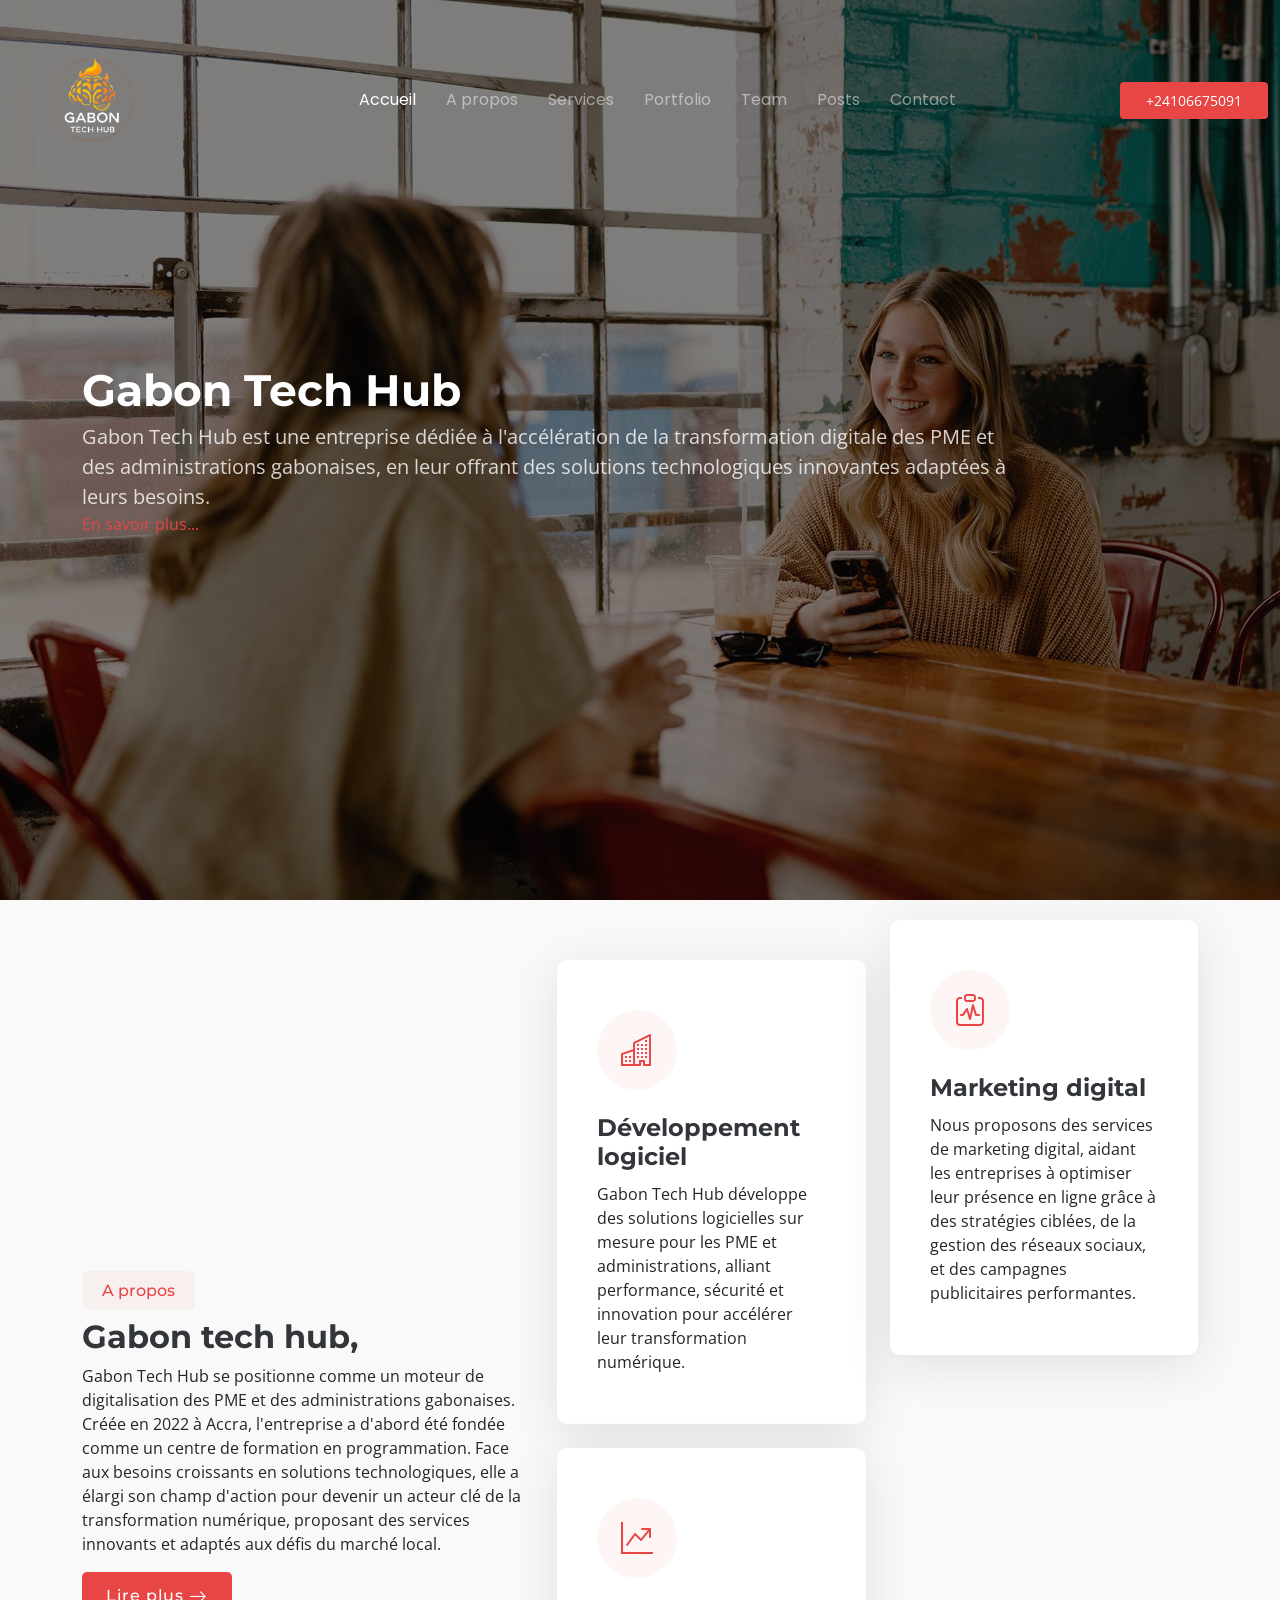
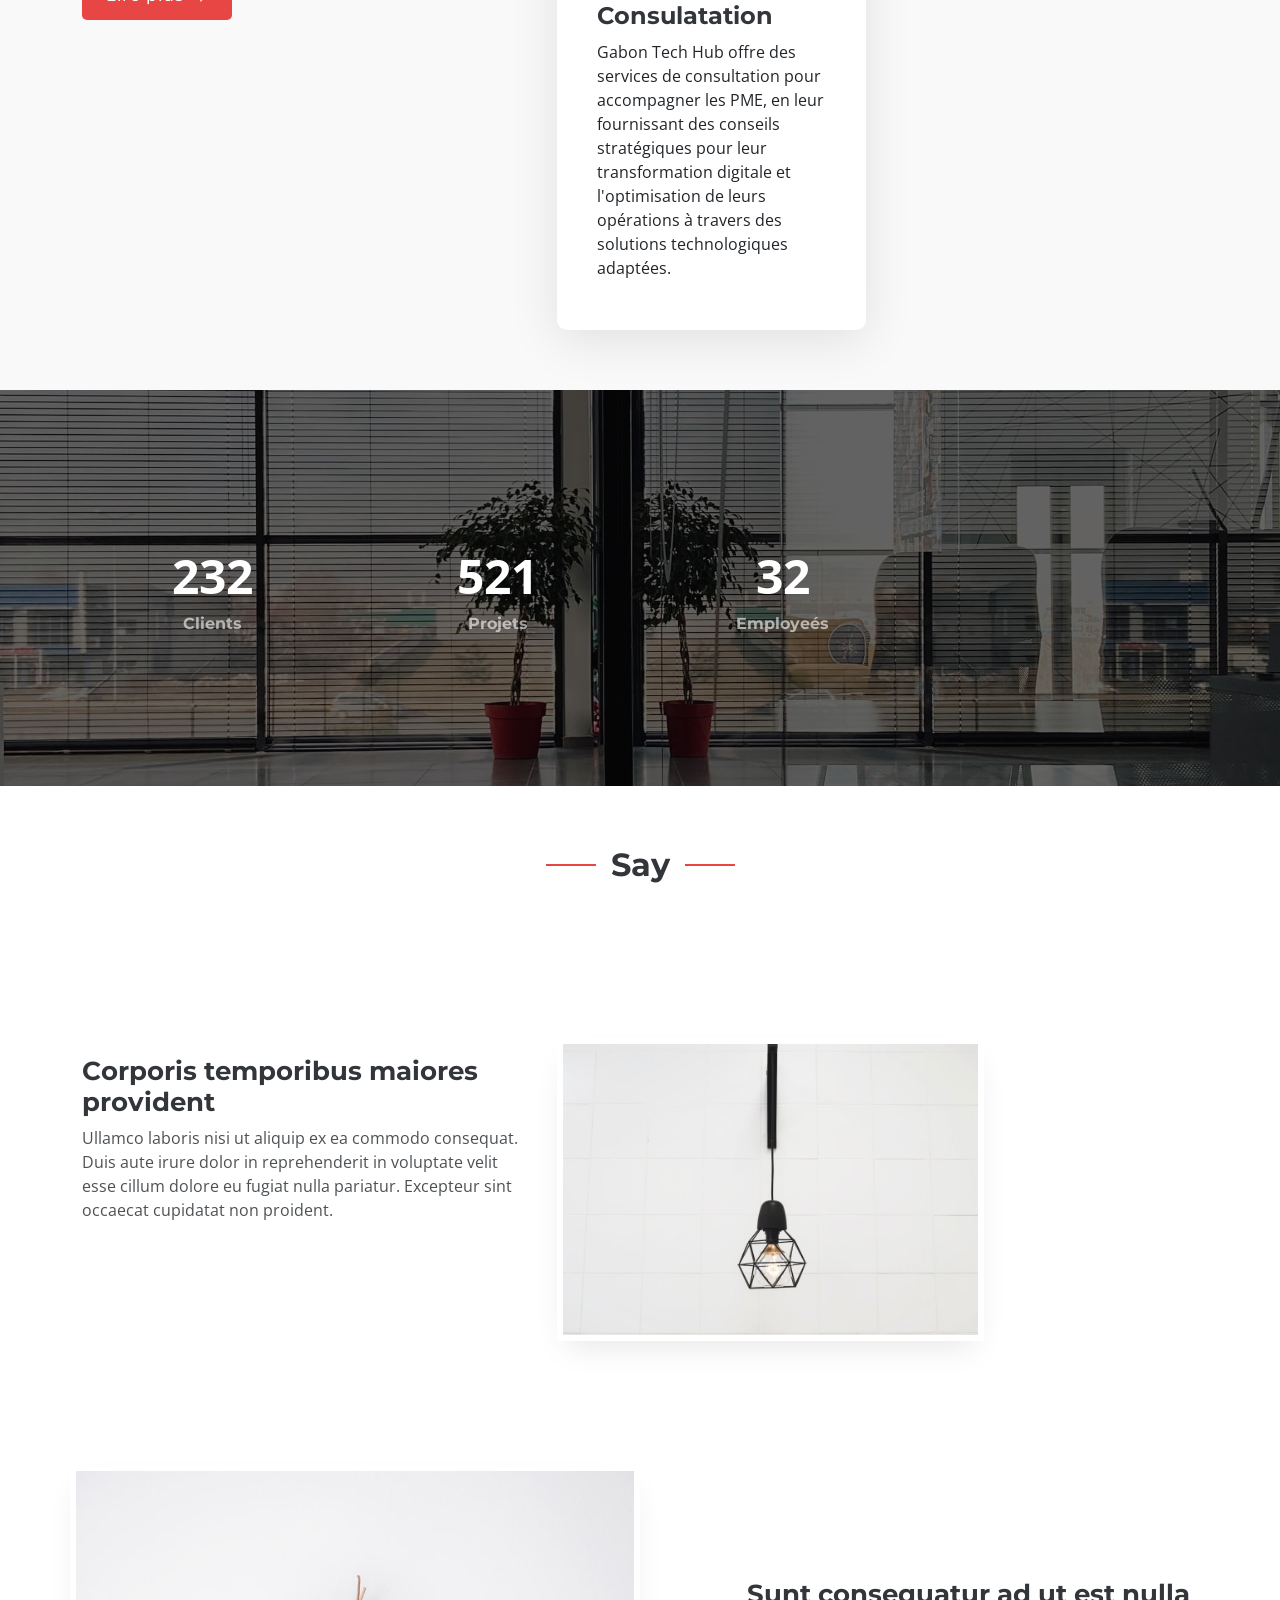
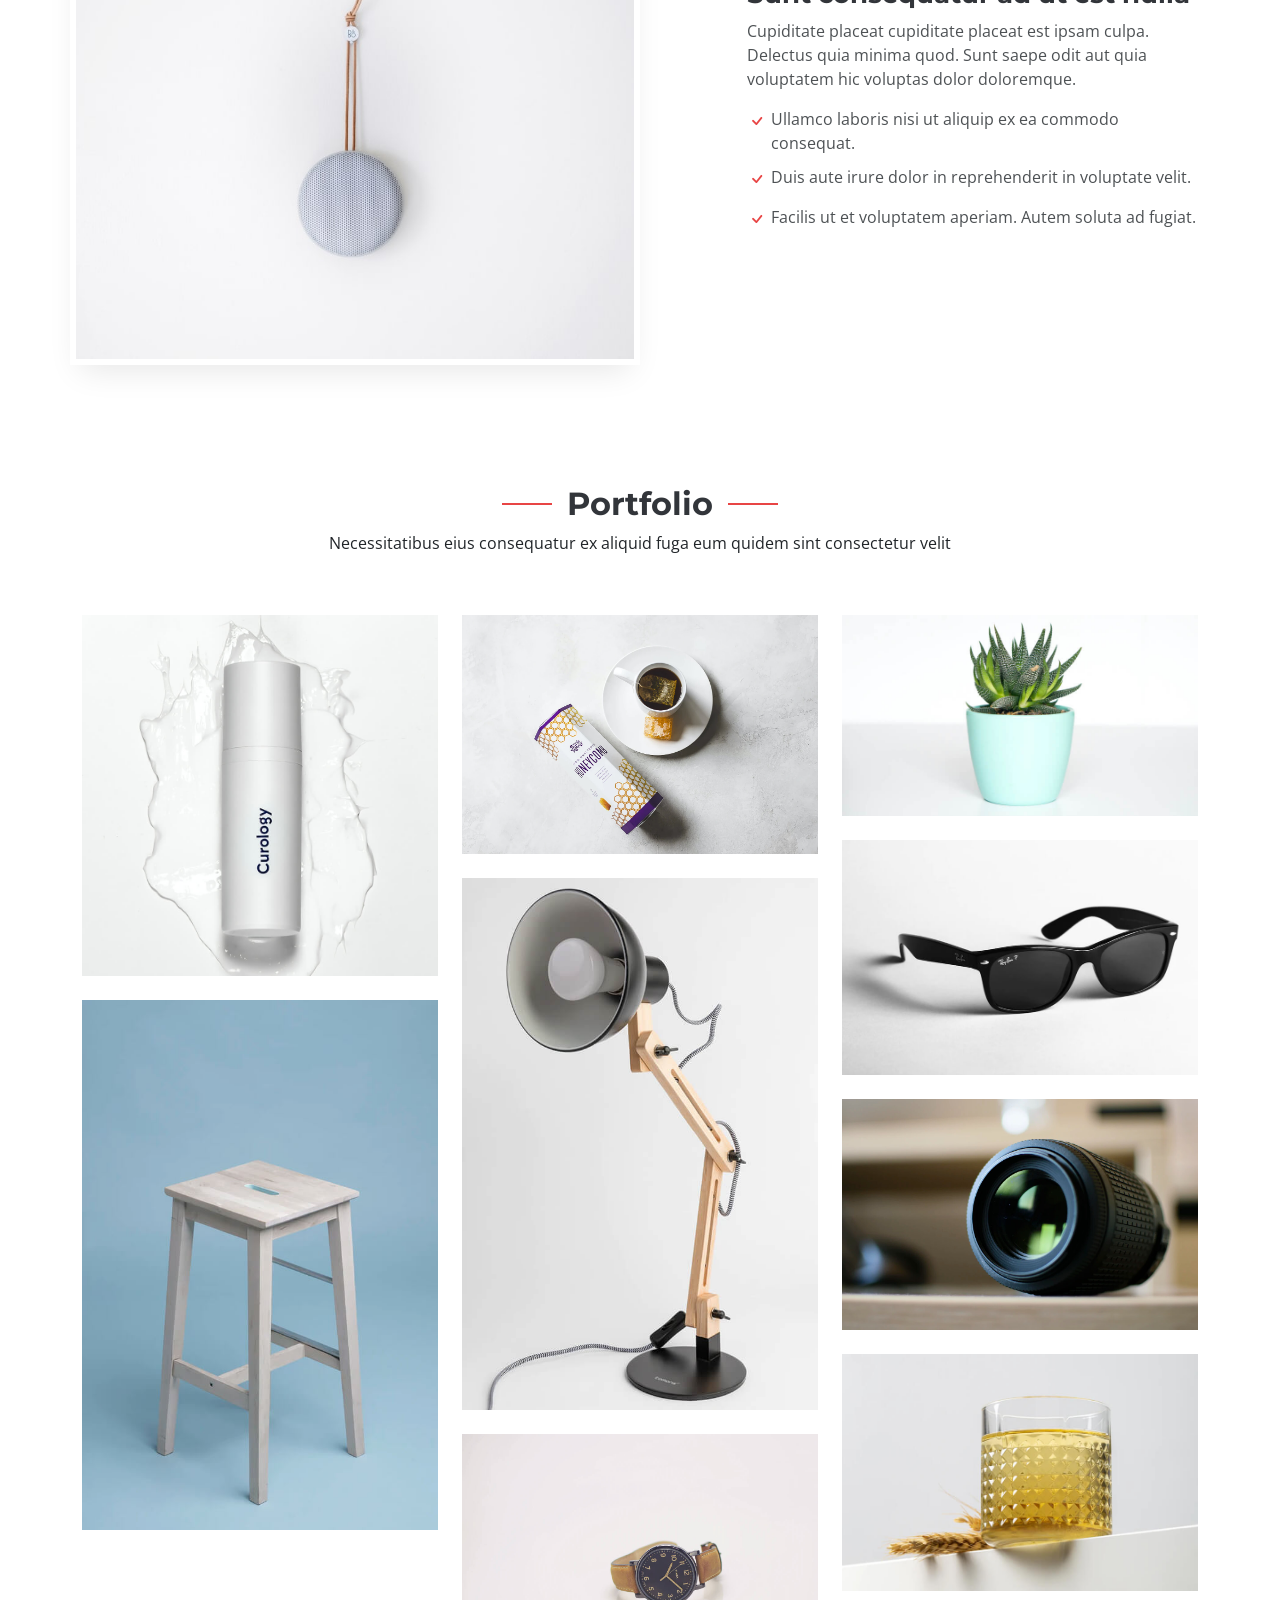
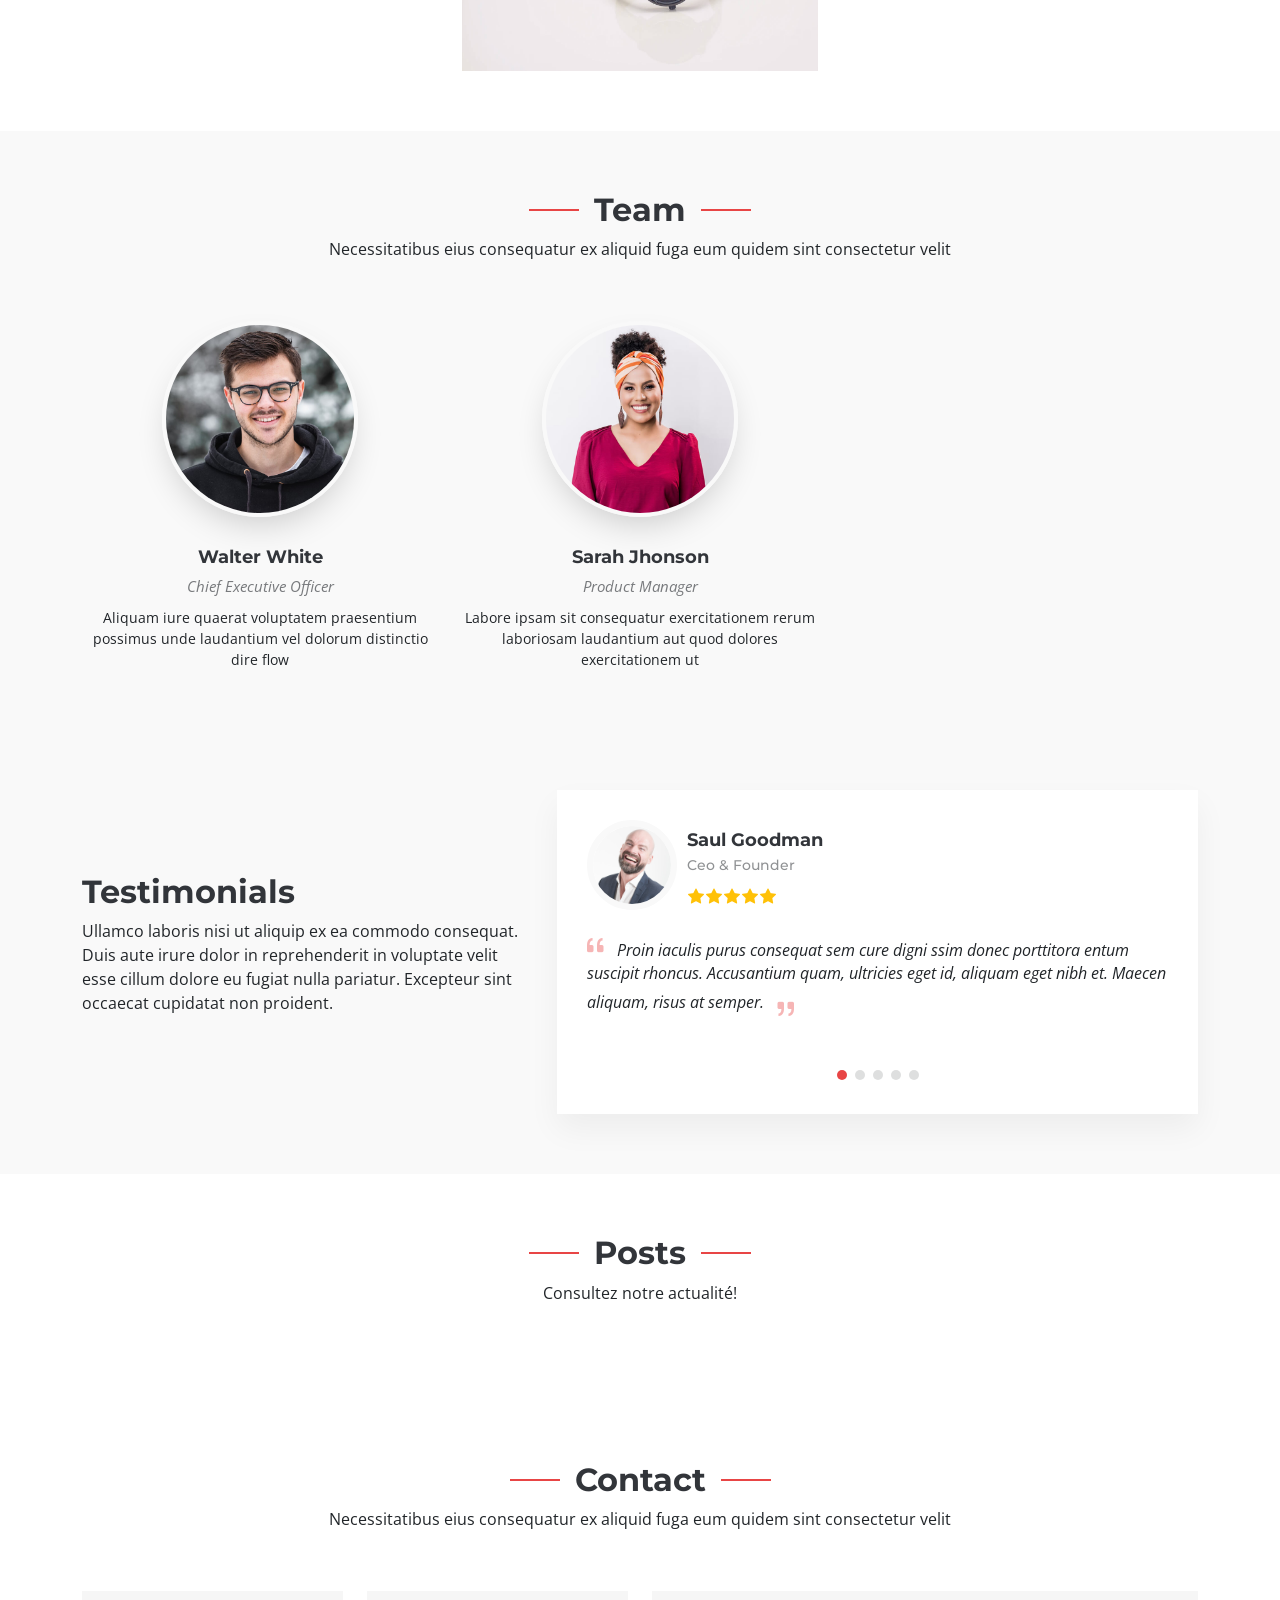
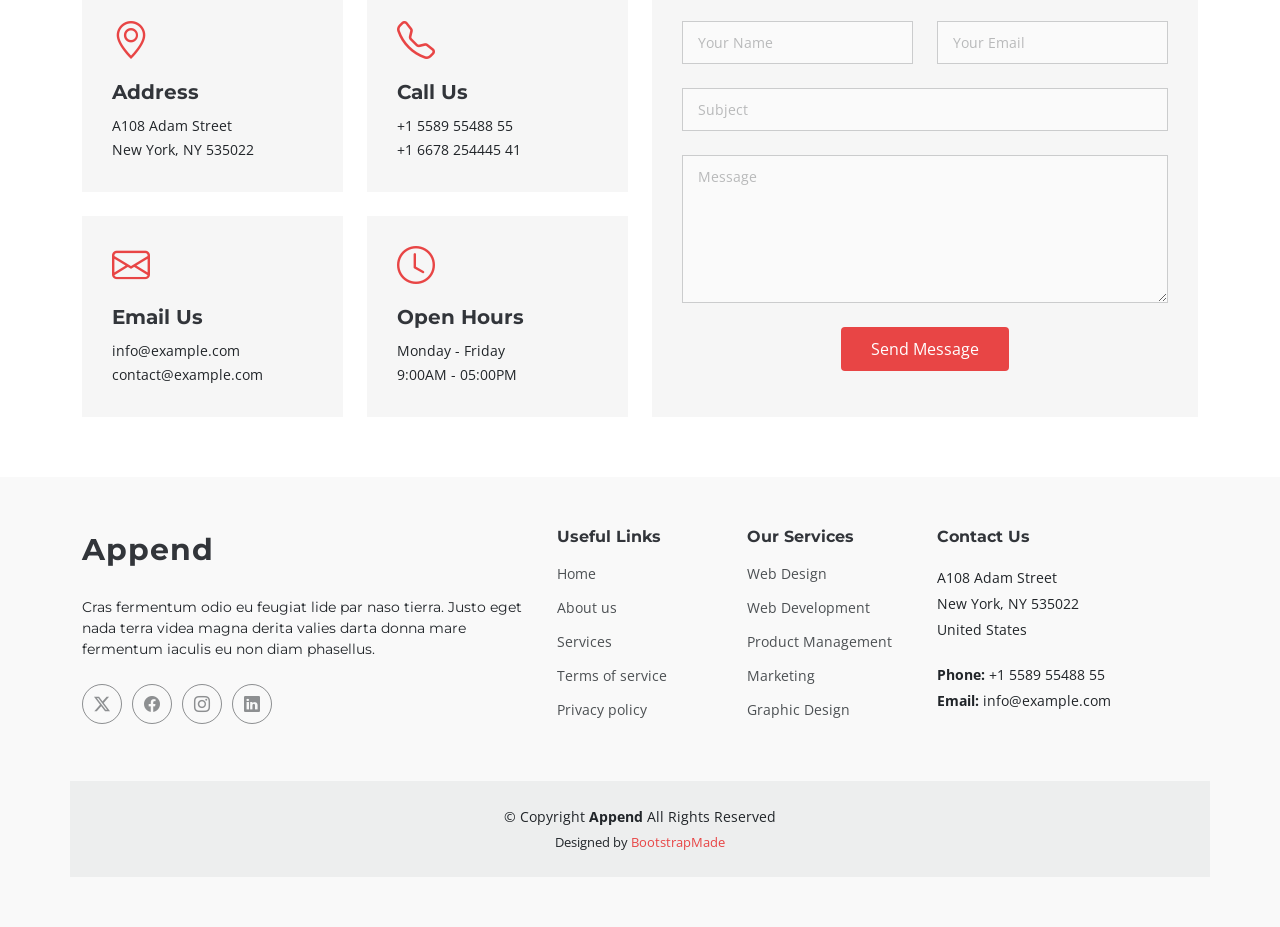
==== commit e20d4244: "new changes" ====
--- a/index.html
+++ b/index.html
@@ -1,1203 +1,1338 @@
 <!DOCTYPE html>
 <html lang="en">
-
-<head>
-  <meta charset="utf-8">
-  <meta content="width=device-width, initial-scale=1.0" name="viewport">
-  <title>Index - Append Bootstrap Template</title>
-  <meta name="description" content="">
-  <meta name="keywords" content="">
-
-  <!-- Favicons -->
-  <link href="assets/img/favicon.png" rel="icon">
-  <link href="assets/img/apple-touch-icon.png" rel="apple-touch-icon">
-
-  <!-- Fonts -->
-  <link href="https://fonts.googleapis.com" rel="preconnect">
-  <link href="https://fonts.gstatic.com" rel="preconnect" crossorigin>
-  <link href="https://fonts.googleapis.com/css2?family=Open+Sans:ital,wght@0,300;0,400;0,500;0,600;0,700;0,800;1,300;1,400;1,500;1,600;1,700;1,800&family=Montserrat:ital,wght@0,100;0,200;0,300;0,400;0,500;0,600;0,700;0,800;0,900;1,100;1,200;1,300;1,400;1,500;1,600;1,700;1,800;1,900&family=Poppins:ital,wght@0,100;0,200;0,300;0,400;0,500;0,600;0,700;0,800;0,900;1,100;1,200;1,300;1,400;1,500;1,600;1,700;1,800;1,900&display=swap" rel="stylesheet">
-
-  <!-- Vendor CSS Files -->
-  <link href="assets/vendor/bootstrap/css/bootstrap.min.css" rel="stylesheet">
-  <link href="assets/vendor/bootstrap-icons/bootstrap-icons.css" rel="stylesheet">
-  <link href="assets/vendor/aos/aos.css" rel="stylesheet">
-  <link href="assets/vendor/glightbox/css/glightbox.min.css" rel="stylesheet">
-  <link href="assets/vendor/swiper/swiper-bundle.min.css" rel="stylesheet">
-
-  <!-- Main CSS File -->
-  <link href="assets/css/main.css" rel="stylesheet">
-
-  <!-- =======================================================
+  <head>
+    <meta charset="utf-8" />
+    <meta content="width=device-width, initial-scale=1.0" name="viewport" />
+    <title>Gabon tech hub</title>
+    <meta name="description" content="" />
+    <meta name="keywords" content="" />
+
+    <!-- Favicons -->
+    <link href="assets/img/favicon.png" rel="icon" />
+    <link href="assets/img/apple-touch-icon.png" rel="apple-touch-icon" />
+
+    <!-- Fonts -->
+    <link href="https://fonts.googleapis.com" rel="preconnect" />
+    <link href="https://fonts.gstatic.com" rel="preconnect" crossorigin />
+    <link
+      href="https://fonts.googleapis.com/css2?family=Open+Sans:ital,wght@0,300;0,400;0,500;0,600;0,700;0,800;1,300;1,400;1,500;1,600;1,700;1,800&family=Montserrat:ital,wght@0,100;0,200;0,300;0,400;0,500;0,600;0,700;0,800;0,900;1,100;1,200;1,300;1,400;1,500;1,600;1,700;1,800;1,900&family=Poppins:ital,wght@0,100;0,200;0,300;0,400;0,500;0,600;0,700;0,800;0,900;1,100;1,200;1,300;1,400;1,500;1,600;1,700;1,800;1,900&display=swap"
+      rel="stylesheet"
+    />
+
+    <!-- Vendor CSS Files -->
+    <link
+      href="assets/vendor/bootstrap/css/bootstrap.min.css"
+      rel="stylesheet"
+    />
+    <link
+      href="assets/vendor/bootstrap-icons/bootstrap-icons.css"
+      rel="stylesheet"
+    />
+    <link href="assets/vendor/aos/aos.css" rel="stylesheet" />
+    <link
+      href="assets/vendor/glightbox/css/glightbox.min.css"
+      rel="stylesheet"
+    />
+    <link href="assets/vendor/swiper/swiper-bundle.min.css" rel="stylesheet" />
+
+    <!-- Main CSS File -->
+    <link href="assets/css/main.css" rel="stylesheet" />
+
+    <!-- =======================================================
   * Template Name: Append
   * Template URL: https://bootstrapmade.com/append-bootstrap-website-template/
   * Updated: Aug 07 2024 with Bootstrap v5.3.3
   * Author: BootstrapMade.com
   * License: https://bootstrapmade.com/license/
   ======================================================== -->
-</head>
-
-<body class="index-page">
-
-  <header id="header" class="header d-flex align-items-center fixed-top">
-    <div class="container-fluid position-relative d-flex align-items-center justify-content-between">
-
-      <a href="index.html" class="logo d-flex align-items-center me-auto me-xl-0">
-        <!-- Uncomment the line below if you also wish to use an image logo -->
-        <!-- <img src="assets/img/logo.png" alt=""> -->
-        <h1 class="sitename">Append</h1><span>.</span>
-      </a>
-
-      <nav id="navmenu" class="navmenu">
-        <ul>
-          <li><a href="index.html#hero" class="active">Home</a></li>
-          <li><a href="index.html#about">About</a></li>
-          <li><a href="index.html#services">Services</a></li>
-          <li><a href="index.html#portfolio">Portfolio</a></li>
-          <li><a href="index.html#pricing">Pricing</a></li>
-          <li><a href="index.html#team">Team</a></li>
-          <li><a href="blog.html">Blog</a></li>
-          <li class="dropdown"><a href="#"><span>Dropdown</span> <i class="bi bi-chevron-down toggle-dropdown"></i></a>
-            <ul>
-              <li><a href="#">Dropdown 1</a></li>
-              <li class="dropdown"><a href="#"><span>Deep Dropdown</span> <i class="bi bi-chevron-down toggle-dropdown"></i></a>
-                <ul>
-                  <li><a href="#">Deep Dropdown 1</a></li>
-                  <li><a href="#">Deep Dropdown 2</a></li>
-                  <li><a href="#">Deep Dropdown 3</a></li>
-                  <li><a href="#">Deep Dropdown 4</a></li>
-                  <li><a href="#">Deep Dropdown 5</a></li>
-                </ul>
-              </li>
-              <li><a href="#">Dropdown 2</a></li>
-              <li><a href="#">Dropdown 3</a></li>
-              <li><a href="#">Dropdown 4</a></li>
-            </ul>
-          </li>
-          <li><a href="index.html#contact">Contact</a></li>
-        </ul>
-        <i class="mobile-nav-toggle d-xl-none bi bi-list"></i>
-      </nav>
-
-      <a class="btn-getstarted" href="index.html#about">Get Started</a>
-
-    </div>
-  </header>
-
-  <main class="main">
-
-    <!-- Hero Section -->
-    <section id="hero" class="hero section dark-background">
-
-      <img src="assets/img/hero-bg.jpg" alt="" data-aos="fade-in">
-
-      <div class="container">
-        <div class="row">
-          <div class="col-lg-10">
-            <h2 data-aos="fade-up" data-aos-delay="100">Welcome to Our Website</h2>
-            <p data-aos="fade-up" data-aos-delay="200">We are team of talented designers making websites with Bootstrap</p>
+  </head>
+
+  <body class="index-page">
+    <header id="header" class="header d-flex align-items-center fixed-top">
+      <div
+        class="container-fluid position-relative d-flex align-items-center justify-content-between"
+      >
+        <a
+          href="index.html"
+          class="logo d-flex align-items-center me-auto me-xl-0"
+        >
+          <!-- Uncomment the line below if you also wish to use an image logo -->
+          <img
+            src="./assets/img/logo1.png"
+            alt=""
+            srcset=""
+            class="img-fluid"
+            style="
+              max-width: 100%;
+              max-height: 100%;
+              width: 10rem;
+              height: 10rem;
+            "
+          />
+        </a>
+
+        <nav id="navmenu" class="navmenu">
+          <ul>
+            <li><a href="index.html#hero" class="active">Accueil</a></li>
+            <li><a href="index.html#about">A propos</a></li>
+            <li><a href="index.html#services">Services</a></li>
+            <li><a href="index.html#portfolio">Portfolio</a></li>
+            <!-- <li><a href="index.html#pricing">Pricing</a></li> -->
+            <li><a href="index.html#team">Team</a></li>
+            <li><a href="blog.html">Posts</a></li>
+            <!-- <li class="dropdown">
+              <a href="#"
+                ><span>Dropdown</span>
+                <i class="bi bi-chevron-down toggle-dropdown"></i
+              ></a>
+              <ul>
+                <li><a href="#">Dropdown 1</a></li>
+                <li class="dropdown">
+                  <a href="#"
+                    ><span>Deep Dropdown</span>
+                    <i class="bi bi-chevron-down toggle-dropdown"></i
+                  ></a>
+                  <ul>
+                    <li><a href="#">Deep Dropdown 1</a></li>
+                    <li><a href="#">Deep Dropdown 2</a></li>
+                    <li><a href="#">Deep Dropdown 3</a></li>
+                    <li><a href="#">Deep Dropdown 4</a></li>
+                    <li><a href="#">Deep Dropdown 5</a></li>
+                  </ul>
+                </li>
+                <li><a href="#">Dropdown 2</a></li>
+                <li><a href="#">Dropdown 3</a></li>
+                <li><a href="#">Dropdown 4</a></li>
+              </ul>
+            </li> -->
+            <li><a href="index.html#contact">Contact</a></li>
+          </ul>
+          <i class="mobile-nav-toggle d-xl-none bi bi-list"></i>
+        </nav>
+
+        <a class="btn-getstarted" href="index.html#about">+24106675091</a>
+      </div>
+    </header>
+
+    <main class="main">
+      <!-- Hero Section -->
+      <section id="hero" class="hero section dark-background">
+        <img src="assets/img/hero-bg.jpg" alt="" data-aos="fade-in" />
+
+        <div class="container">
+          <div class="row">
+            <div class="col-lg-10">
+              <h2 data-aos="fade-up" data-aos-delay="100">Gabon Tech Hub</h2>
+              <p data-aos="fade-up" data-aos-delay="200">
+                Gabon Tech Hub est une entreprise dédiée à l'accélération de la
+                transformation digitale des PME et des administrations
+                gabonaises, en leur offrant des solutions technologiques
+                innovantes adaptées à leurs besoins.
+              </p>
+            </div>
+
+            <div class="col-lg-5" data-aos="fade-up" data-aos-delay="300">
+              <a href="#" class="read-more"
+              ><span>En savoir plus...</span></i
+            ></a>
+              <!-- <form
+                action="forms/newsletter.php"
+                method="post"
+                class="php-email-form"
+              >
+                <div class="sign-up-form">
+                  <input type="email" name="email" /><input
+                    type="submit"
+                    value="Subscribe"
+                  />
+                </div>
+                <div class="loading">Loading</div>
+                <div class="error-message"></div>
+                <div class="sent-message">
+                  Your subscription request has been sent. Thank you!
+                </div>
+              </form> -->
+            </div>
           </div>
-          <div class="col-lg-5" data-aos="fade-up" data-aos-delay="300">
-            <form action="forms/newsletter.php" method="post" class="php-email-form">
-              <div class="sign-up-form"><input type="email" name="email"><input type="submit" value="Subscribe"></div>
-              <div class="loading">Loading</div>
-              <div class="error-message"></div>
-              <div class="sent-message">Your subscription request has been sent. Thank you!</div>
-            </form>
+        </div>
+      </section>
+      <!-- /Hero Section -->
+
+      <!-- Clients Section -->
+     
+      <!-- /Clients Section -->
+
+      <!-- About Section -->
+      <section id="about" class="about section light-background">
+        <div class="container" data-aos="fade-up" data-aos-delay="100">
+          <div class="row align-items-xl-center gy-5">
+            <div class="col-xl-5 content">
+              <h3>A propos</h3>
+              <h2>Gabon tech hub,</h2>
+              <p data-aos="fade-up" data-aos-delay="200">
+                Gabon Tech Hub se positionne comme un moteur de digitalisation des PME et des administrations gabonaises. Créée en 2022 à Accra, l'entreprise a d'abord été fondée comme un centre de formation en programmation. Face aux besoins croissants en solutions technologiques, elle a élargi son champ d'action pour devenir un acteur clé de la transformation numérique, proposant des services innovants et adaptés aux défis du marché local.
+              </p>
+              
+              <a href="#" class="read-more"
+                ><span>Lire plus</span><i class="bi bi-arrow-right"></i
+              ></a>
+            </div>
+
+            <div class="col-xl-7">
+              <div class="row gy-4 icon-boxes">
+                <div class="col-md-6" data-aos="fade-up" data-aos-delay="200">
+                  <div class="icon-box">
+                    <i class="bi bi-buildings"></i>
+                    <h3>Développement logiciel</h3>
+                    <p>
+                      Gabon Tech Hub développe des solutions logicielles sur mesure pour les PME et administrations, alliant performance, 
+                      sécurité et innovation pour accélérer leur transformation numérique.
+                    </p>
+                  </div>
+                </div>
+                <!-- End Icon Box -->
+
+                <div class="col-md-6" data-aos="fade-up" data-aos-delay="300">
+                  <div class="icon-box">
+                    <i class="bi bi-clipboard-pulse"></i>
+                    <h3>Marketing digital</h3>
+                    <p>
+                      Nous proposons des services de marketing digital, aidant les entreprises à optimiser leur présence en ligne grâce à des stratégies ciblées, de la gestion des réseaux sociaux, et des campagnes publicitaires performantes.
+                    </p>
+                  </div>
+                </div>
+                <!-- End Icon Box -->
+
+                <!-- <div class="col-md-6" data-aos="fade-up" data-aos-delay="400">
+                  <div class="icon-box">
+                    <i class="bi bi-command"></i>
+                    <h3>Veniam omnis</h3>
+                    <p>
+                      Omnis perferendis molestias culpa sed. Recusandae quas
+                      possimus. Quod consequatur corrupti
+                    </p>
+                  </div>
+                </div> -->
+                <!-- End Icon Box -->
+
+                <div class="col-md-6" data-aos="fade-up" data-aos-delay="500">
+                  <div class="icon-box">
+                    <i class="bi bi-graph-up-arrow"></i>
+                    <h3>Consulatation</h3>
+                    <p>
+                      Gabon Tech Hub offre des services de consultation pour accompagner les PME, en leur fournissant des conseils stratégiques pour leur transformation digitale et l'optimisation de leurs opérations à travers des solutions technologiques adaptées.
+                    </p>
+                  </div>
+                </div>
+                <!-- End Icon Box -->
+              </div>
+            </div>
           </div>
         </div>
-      </div>
-
-    </section><!-- /Hero Section -->
-
-    <!-- Clients Section -->
-    <section id="clients" class="clients section">
-
-      <div class="container" data-aos="fade-up">
-
-        <div class="row gy-4">
-
-          <div class="col-xl-2 col-md-3 col-6 client-logo">
-            <img src="assets/img/clients/client-1.png" class="img-fluid" alt="">
-          </div><!-- End Client Item -->
-
-          <div class="col-xl-2 col-md-3 col-6 client-logo">
-            <img src="assets/img/clients/client-2.png" class="img-fluid" alt="">
-          </div><!-- End Client Item -->
-
-          <div class="col-xl-2 col-md-3 col-6 client-logo">
-            <img src="assets/img/clients/client-3.png" class="img-fluid" alt="">
-          </div><!-- End Client Item -->
-
-          <div class="col-xl-2 col-md-3 col-6 client-logo">
-            <img src="assets/img/clients/client-4.png" class="img-fluid" alt="">
-          </div><!-- End Client Item -->
-
-          <div class="col-xl-2 col-md-3 col-6 client-logo">
-            <img src="assets/img/clients/client-5.png" class="img-fluid" alt="">
-          </div><!-- End Client Item -->
-
-          <div class="col-xl-2 col-md-3 col-6 client-logo">
-            <img src="assets/img/clients/client-6.png" class="img-fluid" alt="">
-          </div><!-- End Client Item -->
-
-        </div>
-
-      </div>
-
-    </section><!-- /Clients Section -->
-
-    <!-- About Section -->
-    <section id="about" class="about section light-background">
-
-      <div class="container" data-aos="fade-up" data-aos-delay="100">
-        <div class="row align-items-xl-center gy-5">
-
-          <div class="col-xl-5 content">
-            <h3>About Us</h3>
-            <h2>Ducimus rerum libero reprehenderit cumque</h2>
-            <p>Ipsa sint sit. Quis ducimus tempore dolores impedit et dolor cumque alias maxime. Enim reiciendis minus et rerum hic non. Dicta quas cum quia maiores iure. Quidem nulla qui assumenda incidunt voluptatem tempora deleniti soluta.</p>
-            <a href="#" class="read-more"><span>Read More</span><i class="bi bi-arrow-right"></i></a>
+      </section>
+      <!-- /About Section -->
+
+      <!-- Stats Section -->
+      <section id="stats" class="stats section dark-background">
+        <img src="assets/img/stats-bg.jpg" alt="" data-aos="fade-in" />
+
+        <div
+          class="container position-relative"
+          data-aos="fade-up"
+          data-aos-delay="100"
+        >
+          <div class="row gy-4">
+            <div class="col-lg-3 col-md-6">
+              <div class="stats-item text-center w-100 h-100">
+                <span
+                  data-purecounter-start="0"
+                  data-purecounter-end="232"
+                  data-purecounter-duration="1"
+                  class="purecounter"
+                ></span>
+                <p>Clients</p>
+              </div>
+            </div>
+            <!-- End Stats Item -->
+
+            <div class="col-lg-3 col-md-6">
+              <div class="stats-item text-center w-100 h-100">
+                <span
+                  data-purecounter-start="0"
+                  data-purecounter-end="521"
+                  data-purecounter-duration="1"
+                  class="purecounter"
+                ></span>
+                <p>Projets</p>
+              </div>
+            </div>
+            <!-- End Stats Item -->
+
+            
+            <!-- End Stats Item -->
+
+            <div class="col-lg-3 col-md-6">
+              <div class="stats-item text-center w-100 h-100">
+                <span
+                  data-purecounter-start="0"
+                  data-purecounter-end="32"
+                  data-purecounter-duration="1"
+                  class="purecounter"
+                ></span>
+                <p>Employeés</p>
+              </div>
+            </div>
+            <!-- End Stats Item -->
           </div>
-
-          <div class="col-xl-7">
-            <div class="row gy-4 icon-boxes">
-
-              <div class="col-md-6" data-aos="fade-up" data-aos-delay="200">
-                <div class="icon-box">
-                  <i class="bi bi-buildings"></i>
-                  <h3>Eius provident</h3>
-                  <p>Magni repellendus vel ullam hic officia accusantium ipsa dolor omnis dolor voluptatem</p>
-                </div>
-              </div> <!-- End Icon Box -->
-
-              <div class="col-md-6" data-aos="fade-up" data-aos-delay="300">
-                <div class="icon-box">
-                  <i class="bi bi-clipboard-pulse"></i>
-                  <h3>Rerum aperiam</h3>
-                  <p>Autem saepe animi et aut aspernatur culpa facere. Rerum saepe rerum voluptates quia</p>
-                </div>
-              </div> <!-- End Icon Box -->
-
-              <div class="col-md-6" data-aos="fade-up" data-aos-delay="400">
-                <div class="icon-box">
-                  <i class="bi bi-command"></i>
-                  <h3>Veniam omnis</h3>
-                  <p>Omnis perferendis molestias culpa sed. Recusandae quas possimus. Quod consequatur corrupti</p>
-                </div>
-              </div> <!-- End Icon Box -->
-
-              <div class="col-md-6" data-aos="fade-up" data-aos-delay="500">
-                <div class="icon-box">
-                  <i class="bi bi-graph-up-arrow"></i>
-                  <h3>Delares sapiente</h3>
-                  <p>Sint et dolor voluptas minus possimus nostrum. Reiciendis commodi eligendi omnis quideme lorenda</p>
-                </div>
-              </div> <!-- End Icon Box -->
-
+        </div>
+      </section>
+      <!-- /Stats Section -->
+
+
+      <!-- Features Section -->
+      <section id="features" class="features section">
+        <!-- Section Title -->
+        <div class="container section-title" data-aos="fade-up">
+          <h2>Say</h2>
+          
+        </div>
+        <!-- End Section Title -->
+
+        <div class="container">
+          <div class="row gy-4 align-items-center features-item">
+            <div
+              class="col-lg-5 order-2 order-lg-1"
+              data-aos="fade-up"
+              data-aos-delay="200"
+            >
+              <h3>Corporis temporibus maiores provident</h3>
+              <p>
+                Ullamco laboris nisi ut aliquip ex ea commodo consequat. Duis
+                aute irure dolor in reprehenderit in voluptate velit esse cillum
+                dolore eu fugiat nulla pariatur. Excepteur sint occaecat
+                cupidatat non proident.
+              </p>
+              
+            </div>
+            <div
+              class="col-lg-7 order-1 order-lg-2 d-flex align-items-center"
+              data-aos="zoom-out"
+              data-aos-delay="100"
+            >
+              <div class="image-stack">
+                <img
+                  src="assets/img/features-light-1.jpg"
+                  alt=""
+                  class="stack-front"
+                />
+                
+              </div>
             </div>
           </div>
-
-        </div>
-      </div>
-
-    </section><!-- /About Section -->
-
-    <!-- Stats Section -->
-    <section id="stats" class="stats section dark-background">
-
-      <img src="assets/img/stats-bg.jpg" alt="" data-aos="fade-in">
-
-      <div class="container position-relative" data-aos="fade-up" data-aos-delay="100">
-
-        <div class="row gy-4">
-
-          <div class="col-lg-3 col-md-6">
-            <div class="stats-item text-center w-100 h-100">
-              <span data-purecounter-start="0" data-purecounter-end="232" data-purecounter-duration="1" class="purecounter"></span>
-              <p>Clients</p>
-            </div>
-          </div><!-- End Stats Item -->
-
-          <div class="col-lg-3 col-md-6">
-            <div class="stats-item text-center w-100 h-100">
-              <span data-purecounter-start="0" data-purecounter-end="521" data-purecounter-duration="1" class="purecounter"></span>
-              <p>Projects</p>
-            </div>
-          </div><!-- End Stats Item -->
-
-          <div class="col-lg-3 col-md-6">
-            <div class="stats-item text-center w-100 h-100">
-              <span data-purecounter-start="0" data-purecounter-end="1453" data-purecounter-duration="1" class="purecounter"></span>
-              <p>Hours Of Support</p>
-            </div>
-          </div><!-- End Stats Item -->
-
-          <div class="col-lg-3 col-md-6">
-            <div class="stats-item text-center w-100 h-100">
-              <span data-purecounter-start="0" data-purecounter-end="32" data-purecounter-duration="1" class="purecounter"></span>
-              <p>Workers</p>
-            </div>
-          </div><!-- End Stats Item -->
-
-        </div>
-
-      </div>
-
-    </section><!-- /Stats Section -->
-
-    <!-- Services Section -->
-    <section id="services" class="services section">
-
-      <!-- Section Title -->
-      <div class="container section-title" data-aos="fade-up">
-        <h2>Services</h2>
-        <p>Necessitatibus eius consequatur ex aliquid fuga eum quidem sint consectetur velit</p>
-      </div><!-- End Section Title -->
-
-      <div class="container">
-
-        <div class="row gy-4">
-
-          <div class="col-lg-6 " data-aos="fade-up" data-aos-delay="100">
-            <div class="service-item d-flex">
-              <div class="icon flex-shrink-0"><i class="bi bi-briefcase"></i></div>
-              <div>
-                <h4 class="title"><a href="services-details.html" class="stretched-link">Lorem Ipsum</a></h4>
-                <p class="description">Voluptatum deleniti atque corrupti quos dolores et quas molestias excepturi sint occaecati cupiditate non provident</p>
-              </div>
+          <!-- Features Item -->
+
+          <div
+            class="row gy-4 align-items-stretch justify-content-between features-item"
+          >
+            <div
+              class="col-lg-6 d-flex align-items-center features-img-bg"
+              data-aos="zoom-out"
+            >
+              <img
+                src="assets/img/features-light-3.jpg"
+                class="img-fluid"
+                alt=""
+              />
+            </div>
+            <div
+              class="col-lg-5 d-flex justify-content-center flex-column"
+              data-aos="fade-up"
+            >
+              <h3>Sunt consequatur ad ut est nulla</h3>
+              <p>
+                Cupiditate placeat cupiditate placeat est ipsam culpa. Delectus
+                quia minima quod. Sunt saepe odit aut quia voluptatem hic
+                voluptas dolor doloremque.
+              </p>
+              <ul>
+                <li>
+                  <i class="bi bi-check"></i>
+                  <span
+                    >Ullamco laboris nisi ut aliquip ex ea commodo
+                    consequat.</span
+                  >
+                </li>
+                <li>
+                  <i class="bi bi-check"></i
+                  ><span>
+                    Duis aute irure dolor in reprehenderit in voluptate
+                    velit.</span
+                  >
+                </li>
+                <li>
+                  <i class="bi bi-check"></i>
+                  <span
+                    >Facilis ut et voluptatem aperiam. Autem soluta ad
+                    fugiat</span
+                  >.
+                </li>
+              </ul>
+              
             </div>
           </div>
-          <!-- End Service Item -->
-
-          <div class="col-lg-6 " data-aos="fade-up" data-aos-delay="200">
-            <div class="service-item d-flex">
-              <div class="icon flex-shrink-0"><i class="bi bi-card-checklist"></i></div>
-              <div>
-                <h4 class="title"><a href="services-details.html" class="stretched-link">Dolor Sitema</a></h4>
-                <p class="description">Minim veniam, quis nostrud exercitation ullamco laboris nisi ut aliquip ex ea commodo consequat tarad limino ata</p>
-              </div>
-            </div>
-          </div><!-- End Service Item -->
-
-          <div class="col-lg-6 " data-aos="fade-up" data-aos-delay="300">
-            <div class="service-item d-flex">
-              <div class="icon flex-shrink-0"><i class="bi bi-bar-chart"></i></div>
-              <div>
-                <h4 class="title"><a href="services-details.html" class="stretched-link">Sed ut perspiciatis</a></h4>
-                <p class="description">Duis aute irure dolor in reprehenderit in voluptate velit esse cillum dolore eu fugiat nulla pariatur</p>
-              </div>
-            </div>
-          </div><!-- End Service Item -->
-
-          <div class="col-lg-6 " data-aos="fade-up" data-aos-delay="400">
-            <div class="service-item d-flex">
-              <div class="icon flex-shrink-0"><i class="bi bi-binoculars"></i></div>
-              <div>
-                <h4 class="title"><a href="services-details.html" class="stretched-link">Magni Dolores</a></h4>
-                <p class="description">Excepteur sint occaecat cupidatat non proident, sunt in culpa qui officia deserunt mollit anim id est laborum</p>
-              </div>
-            </div>
-          </div><!-- End Service Item -->
-
-          <div class="col-lg-6 " data-aos="fade-up" data-aos-delay="500">
-            <div class="service-item d-flex">
-              <div class="icon flex-shrink-0"><i class="bi bi-brightness-high"></i></div>
-              <div>
-                <h4 class="title"><a href="services-details.html" class="stretched-link">Nemo Enim</a></h4>
-                <p class="description">At vero eos et accusamus et iusto odio dignissimos ducimus qui blanditiis praesentium voluptatum deleniti atque</p>
-              </div>
-            </div>
-          </div><!-- End Service Item -->
-
-          <div class="col-lg-6 " data-aos="fade-up" data-aos-delay="600">
-            <div class="service-item d-flex">
-              <div class="icon flex-shrink-0"><i class="bi bi-calendar4-week"></i></div>
-              <div>
-                <h4 class="title"><a href="services-details.html" class="stretched-link">Eiusmod Tempor</a></h4>
-                <p class="description">Et harum quidem rerum facilis est et expedita distinctio. Nam libero tempore, cum soluta nobis est eligendi</p>
-              </div>
-            </div>
-          </div><!-- End Service Item -->
-
-        </div>
-
-      </div>
-
-    </section><!-- /Services Section -->
-
-    <!-- Features Section -->
-    <section id="features" class="features section">
-
-      <!-- Section Title -->
-      <div class="container section-title" data-aos="fade-up">
-        <h2>Features</h2>
-        <p>Necessitatibus eius consequatur ex aliquid fuga eum quidem sint consectetur velit</p>
-      </div><!-- End Section Title -->
-
-      <div class="container">
-
-        <div class="row gy-4 align-items-center features-item">
-          <div class="col-lg-5 order-2 order-lg-1" data-aos="fade-up" data-aos-delay="200">
-            <h3>Corporis temporibus maiores provident</h3>
-            <p>
-              Ullamco laboris nisi ut aliquip ex ea commodo consequat. Duis aute irure dolor in reprehenderit in voluptate
-              velit esse cillum dolore eu fugiat nulla pariatur. Excepteur sint occaecat cupidatat non proident.
-            </p>
-            <a href="#" class="btn btn-get-started">Get Started</a>
+          <!-- Features Item -->
+        </div>
+      </section>
+      <!-- /Features Section -->
+
+      <!-- Portfolio Section -->
+      <section id="portfolio" class="portfolio section">
+        <!-- Section Title -->
+        <div class="container section-title" data-aos="fade-up">
+          <h2>Portfolio</h2>
+          <p>
+            Necessitatibus eius consequatur ex aliquid fuga eum quidem sint
+            consectetur velit
+          </p>
+        </div>
+        <!-- End Section Title -->
+
+        <div class="container">
+          <div
+            class="isotope-layout"
+            data-default-filter="*"
+            data-layout="masonry"
+            data-sort="original-order"
+          >
+            <!-- <ul
+              class="portfolio-filters isotope-filters"
+              data-aos="fade-up"
+              data-aos-delay="100"
+            >
+              <li data-filter="*" class="filter-active">All</li>
+              <li data-filter=".filter-app">App</li>
+              <li data-filter=".filter-product">Card</li>
+              <li data-filter=".filter-branding">Web</li>
+            </ul> -->
+            <!-- End Portfolio Filters -->
+
+            <div
+              class="row gy-4 isotope-container"
+              data-aos="fade-up"
+              data-aos-delay="200"
+            >
+              <div
+                class="col-lg-4 col-md-6 portfolio-item isotope-item filter-app"
+              >
+                <img
+                  src="assets/img/masonry-portfolio/masonry-portfolio-1.jpg"
+                  class="img-fluid"
+                  alt=""
+                />
+                <div class="portfolio-info">
+                  <h4>App 1</h4>
+                  <p>Lorem ipsum, dolor sit</p>
+                  <a
+                    href="assets/img/masonry-portfolio/masonry-portfolio-1.jpg"
+                    title="App 1"
+                    data-gallery="portfolio-gallery-app"
+                    class="glightbox preview-link"
+                    ><i class="bi bi-zoom-in"></i
+                  ></a>
+                  <a
+                    href="portfolio-details.html"
+                    title="More Details"
+                    class="details-link"
+                    ><i class="bi bi-link-45deg"></i
+                  ></a>
+                </div>
+              </div>
+              <!-- End Portfolio Item -->
+
+              <div
+                class="col-lg-4 col-md-6 portfolio-item isotope-item filter-product"
+              >
+                <img
+                  src="assets/img/masonry-portfolio/masonry-portfolio-2.jpg"
+                  class="img-fluid"
+                  alt=""
+                />
+                <div class="portfolio-info">
+                  <h4>Product 1</h4>
+                  <p>Lorem ipsum, dolor sit</p>
+                  <a
+                    href="assets/img/masonry-portfolio/masonry-portfolio-2.jpg"
+                    title="Product 1"
+                    data-gallery="portfolio-gallery-product"
+                    class="glightbox preview-link"
+                    ><i class="bi bi-zoom-in"></i
+                  ></a>
+                  <a
+                    href="portfolio-details.html"
+                    title="More Details"
+                    class="details-link"
+                    ><i class="bi bi-link-45deg"></i
+                  ></a>
+                </div>
+              </div>
+              <!-- End Portfolio Item -->
+
+              <div
+                class="col-lg-4 col-md-6 portfolio-item isotope-item filter-branding"
+              >
+                <img
+                  src="assets/img/masonry-portfolio/masonry-portfolio-3.jpg"
+                  class="img-fluid"
+                  alt=""
+                />
+                <div class="portfolio-info">
+                  <h4>Branding 1</h4>
+                  <p>Lorem ipsum, dolor sit</p>
+                  <a
+                    href="assets/img/masonry-portfolio/masonry-portfolio-3.jpg"
+                    title="Branding 1"
+                    data-gallery="portfolio-gallery-branding"
+                    class="glightbox preview-link"
+                    ><i class="bi bi-zoom-in"></i
+                  ></a>
+                  <a
+                    href="portfolio-details.html"
+                    title="More Details"
+                    class="details-link"
+                    ><i class="bi bi-link-45deg"></i
+                  ></a>
+                </div>
+              </div>
+              <!-- End Portfolio Item -->
+
+              <div
+                class="col-lg-4 col-md-6 portfolio-item isotope-item filter-app"
+              >
+                <img
+                  src="assets/img/masonry-portfolio/masonry-portfolio-4.jpg"
+                  class="img-fluid"
+                  alt=""
+                />
+                <div class="portfolio-info">
+                  <h4>App 2</h4>
+                  <p>Lorem ipsum, dolor sit</p>
+                  <a
+                    href="assets/img/masonry-portfolio/masonry-portfolio-4.jpg"
+                    title="App 2"
+                    data-gallery="portfolio-gallery-app"
+                    class="glightbox preview-link"
+                    ><i class="bi bi-zoom-in"></i
+                  ></a>
+                  <a
+                    href="portfolio-details.html"
+                    title="More Details"
+                    class="details-link"
+                    ><i class="bi bi-link-45deg"></i
+                  ></a>
+                </div>
+              </div>
+              <!-- End Portfolio Item -->
+
+              <div
+                class="col-lg-4 col-md-6 portfolio-item isotope-item filter-product"
+              >
+                <img
+                  src="assets/img/masonry-portfolio/masonry-portfolio-5.jpg"
+                  class="img-fluid"
+                  alt=""
+                />
+                <div class="portfolio-info">
+                  <h4>Product 2</h4>
+                  <p>Lorem ipsum, dolor sit</p>
+                  <a
+                    href="assets/img/masonry-portfolio/masonry-portfolio-5.jpg"
+                    title="Product 2"
+                    data-gallery="portfolio-gallery-product"
+                    class="glightbox preview-link"
+                    ><i class="bi bi-zoom-in"></i
+                  ></a>
+                  <a
+                    href="portfolio-details.html"
+                    title="More Details"
+                    class="details-link"
+                    ><i class="bi bi-link-45deg"></i
+                  ></a>
+                </div>
+              </div>
+              <!-- End Portfolio Item -->
+
+              <div
+                class="col-lg-4 col-md-6 portfolio-item isotope-item filter-branding"
+              >
+                <img
+                  src="assets/img/masonry-portfolio/masonry-portfolio-6.jpg"
+                  class="img-fluid"
+                  alt=""
+                />
+                <div class="portfolio-info">
+                  <h4>Branding 2</h4>
+                  <p>Lorem ipsum, dolor sit</p>
+                  <a
+                    href="assets/img/masonry-portfolio/masonry-portfolio-6.jpg"
+                    title="Branding 2"
+                    data-gallery="portfolio-gallery-branding"
+                    class="glightbox preview-link"
+                    ><i class="bi bi-zoom-in"></i
+                  ></a>
+                  <a
+                    href="portfolio-details.html"
+                    title="More Details"
+                    class="details-link"
+                    ><i class="bi bi-link-45deg"></i
+                  ></a>
+                </div>
+              </div>
+              <!-- End Portfolio Item -->
+
+              <div
+                class="col-lg-4 col-md-6 portfolio-item isotope-item filter-app"
+              >
+                <img
+                  src="assets/img/masonry-portfolio/masonry-portfolio-7.jpg"
+                  class="img-fluid"
+                  alt=""
+                />
+                <div class="portfolio-info">
+                  <h4>App 3</h4>
+                  <p>Lorem ipsum, dolor sit</p>
+                  <a
+                    href="assets/img/masonry-portfolio/masonry-portfolio-7.jpg"
+                    title="App 3"
+                    data-gallery="portfolio-gallery-app"
+                    class="glightbox preview-link"
+                    ><i class="bi bi-zoom-in"></i
+                  ></a>
+                  <a
+                    href="portfolio-details.html"
+                    title="More Details"
+                    class="details-link"
+                    ><i class="bi bi-link-45deg"></i
+                  ></a>
+                </div>
+              </div>
+              <!-- End Portfolio Item -->
+
+              <div
+                class="col-lg-4 col-md-6 portfolio-item isotope-item filter-product"
+              >
+                <img
+                  src="assets/img/masonry-portfolio/masonry-portfolio-8.jpg"
+                  class="img-fluid"
+                  alt=""
+                />
+                <div class="portfolio-info">
+                  <h4>Product 3</h4>
+                  <p>Lorem ipsum, dolor sit</p>
+                  <a
+                    href="assets/img/masonry-portfolio/masonry-portfolio-8.jpg"
+                    title="Product 3"
+                    data-gallery="portfolio-gallery-product"
+                    class="glightbox preview-link"
+                    ><i class="bi bi-zoom-in"></i
+                  ></a>
+                  <a
+                    href="portfolio-details.html"
+                    title="More Details"
+                    class="details-link"
+                    ><i class="bi bi-link-45deg"></i
+                  ></a>
+                </div>
+              </div>
+              <!-- End Portfolio Item -->
+
+              <div
+                class="col-lg-4 col-md-6 portfolio-item isotope-item filter-branding"
+              >
+                <img
+                  src="assets/img/masonry-portfolio/masonry-portfolio-9.jpg"
+                  class="img-fluid"
+                  alt=""
+                />
+                <div class="portfolio-info">
+                  <h4>Branding 3</h4>
+                  <p>Lorem ipsum, dolor sit</p>
+                  <a
+                    href="assets/img/masonry-portfolio/masonry-portfolio-9.jpg"
+                    title="Branding 2"
+                    data-gallery="portfolio-gallery-branding"
+                    class="glightbox preview-link"
+                    ><i class="bi bi-zoom-in"></i
+                  ></a>
+                  <a
+                    href="portfolio-details.html"
+                    title="More Details"
+                    class="details-link"
+                    ><i class="bi bi-link-45deg"></i
+                  ></a>
+                </div>
+              </div>
+              <!-- End Portfolio Item -->
+            </div>
+            <!-- End Portfolio Container -->
           </div>
-          <div class="col-lg-7 order-1 order-lg-2 d-flex align-items-center" data-aos="zoom-out" data-aos-delay="100">
-            <div class="image-stack">
-              <img src="assets/img/features-light-1.jpg" alt="" class="stack-front">
-              <img src="assets/img/features-light-2.jpg" alt="" class="stack-back">
-            </div>
+        </div>
+      </section>
+      <!-- /Portfolio Section -->
+
+    
+
+    
+
+      <!-- Team Section -->
+      <section id="team" class="team section light-background">
+        <!-- Section Title -->
+        <div class="container section-title" data-aos="fade-up">
+          <h2>Team</h2>
+          <p>
+            Necessitatibus eius consequatur ex aliquid fuga eum quidem sint
+            consectetur velit
+          </p>
+        </div>
+        <!-- End Section Title -->
+
+        <div class="container">
+          <div class="row gy-5">
+            <div
+              class="col-lg-4 col-md-6 member"
+              data-aos="fade-up"
+              data-aos-delay="100"
+            >
+              <div class="member-img">
+                <img
+                  src="assets/img/team/team-1.jpg"
+                  class="img-fluid"
+                  alt=""
+                />
+                <div class="social">
+                  <a href="#"><i class="bi bi-twitter-x"></i></a>
+                  <a href="#"><i class="bi bi-facebook"></i></a>
+                  <a href="#"><i class="bi bi-instagram"></i></a>
+                  <a href="#"><i class="bi bi-linkedin"></i></a>
+                </div>
+              </div>
+              <div class="member-info text-center">
+                <h4>Walter White</h4>
+                <span>Chief Executive Officer</span>
+                <p>
+                  Aliquam iure quaerat voluptatem praesentium possimus unde
+                  laudantium vel dolorum distinctio dire flow
+                </p>
+              </div>
+            </div>
+            <!-- End Team Member -->
+
+            <div
+              class="col-lg-4 col-md-6 member"
+              data-aos="fade-up"
+              data-aos-delay="200"
+            >
+              <div class="member-img">
+                <img
+                  src="assets/img/team/team-2.jpg"
+                  class="img-fluid"
+                  alt=""
+                />
+                <div class="social">
+                  <a href="#"><i class="bi bi-twitter-x"></i></a>
+                  <a href="#"><i class="bi bi-facebook"></i></a>
+                  <a href="#"><i class="bi bi-instagram"></i></a>
+                  <a href="#"><i class="bi bi-linkedin"></i></a>
+                </div>
+              </div>
+              <div class="member-info text-center">
+                <h4>Sarah Jhonson</h4>
+                <span>Product Manager</span>
+                <p>
+                  Labore ipsam sit consequatur exercitationem rerum laboriosam
+                  laudantium aut quod dolores exercitationem ut
+                </p>
+              </div>
+            </div>
+            <!-- End Team Member -->
+
+           
+            
+
+           
+            <!-- End Team Member -->
           </div>
-        </div><!-- Features Item -->
-
-        <div class="row gy-4 align-items-stretch justify-content-between features-item ">
-          <div class="col-lg-6 d-flex align-items-center features-img-bg" data-aos="zoom-out">
-            <img src="assets/img/features-light-3.jpg" class="img-fluid" alt="">
-          </div>
-          <div class="col-lg-5 d-flex justify-content-center flex-column" data-aos="fade-up">
-            <h3>Sunt consequatur ad ut est nulla</h3>
-            <p>Cupiditate placeat cupiditate placeat est ipsam culpa. Delectus quia minima quod. Sunt saepe odit aut quia voluptatem hic voluptas dolor doloremque.</p>
-            <ul>
-              <li><i class="bi bi-check"></i> <span>Ullamco laboris nisi ut aliquip ex ea commodo consequat.</span></li>
-              <li><i class="bi bi-check"></i><span> Duis aute irure dolor in reprehenderit in voluptate velit.</span></li>
-              <li><i class="bi bi-check"></i> <span>Facilis ut et voluptatem aperiam. Autem soluta ad fugiat</span>.</li>
-            </ul>
-            <a href="#" class="btn btn-get-started align-self-start">Get Started</a>
-          </div>
-        </div><!-- Features Item -->
-
-      </div>
-
-    </section><!-- /Features Section -->
-
-    <!-- Portfolio Section -->
-    <section id="portfolio" class="portfolio section">
-
-      <!-- Section Title -->
-      <div class="container section-title" data-aos="fade-up">
-        <h2>Portfolio</h2>
-        <p>Necessitatibus eius consequatur ex aliquid fuga eum quidem sint consectetur velit</p>
-      </div><!-- End Section Title -->
-
-      <div class="container">
-
-        <div class="isotope-layout" data-default-filter="*" data-layout="masonry" data-sort="original-order">
-
-          <ul class="portfolio-filters isotope-filters" data-aos="fade-up" data-aos-delay="100">
-            <li data-filter="*" class="filter-active">All</li>
-            <li data-filter=".filter-app">App</li>
-            <li data-filter=".filter-product">Card</li>
-            <li data-filter=".filter-branding">Web</li>
-          </ul><!-- End Portfolio Filters -->
-
-          <div class="row gy-4 isotope-container" data-aos="fade-up" data-aos-delay="200">
-
-            <div class="col-lg-4 col-md-6 portfolio-item isotope-item filter-app">
-              <img src="assets/img/masonry-portfolio/masonry-portfolio-1.jpg" class="img-fluid" alt="">
-              <div class="portfolio-info">
-                <h4>App 1</h4>
-                <p>Lorem ipsum, dolor sit</p>
-                <a href="assets/img/masonry-portfolio/masonry-portfolio-1.jpg" title="App 1" data-gallery="portfolio-gallery-app" class="glightbox preview-link"><i class="bi bi-zoom-in"></i></a>
-                <a href="portfolio-details.html" title="More Details" class="details-link"><i class="bi bi-link-45deg"></i></a>
-              </div>
-            </div><!-- End Portfolio Item -->
-
-            <div class="col-lg-4 col-md-6 portfolio-item isotope-item filter-product">
-              <img src="assets/img/masonry-portfolio/masonry-portfolio-2.jpg" class="img-fluid" alt="">
-              <div class="portfolio-info">
-                <h4>Product 1</h4>
-                <p>Lorem ipsum, dolor sit</p>
-                <a href="assets/img/masonry-portfolio/masonry-portfolio-2.jpg" title="Product 1" data-gallery="portfolio-gallery-product" class="glightbox preview-link"><i class="bi bi-zoom-in"></i></a>
-                <a href="portfolio-details.html" title="More Details" class="details-link"><i class="bi bi-link-45deg"></i></a>
-              </div>
-            </div><!-- End Portfolio Item -->
-
-            <div class="col-lg-4 col-md-6 portfolio-item isotope-item filter-branding">
-              <img src="assets/img/masonry-portfolio/masonry-portfolio-3.jpg" class="img-fluid" alt="">
-              <div class="portfolio-info">
-                <h4>Branding 1</h4>
-                <p>Lorem ipsum, dolor sit</p>
-                <a href="assets/img/masonry-portfolio/masonry-portfolio-3.jpg" title="Branding 1" data-gallery="portfolio-gallery-branding" class="glightbox preview-link"><i class="bi bi-zoom-in"></i></a>
-                <a href="portfolio-details.html" title="More Details" class="details-link"><i class="bi bi-link-45deg"></i></a>
-              </div>
-            </div><!-- End Portfolio Item -->
-
-            <div class="col-lg-4 col-md-6 portfolio-item isotope-item filter-app">
-              <img src="assets/img/masonry-portfolio/masonry-portfolio-4.jpg" class="img-fluid" alt="">
-              <div class="portfolio-info">
-                <h4>App 2</h4>
-                <p>Lorem ipsum, dolor sit</p>
-                <a href="assets/img/masonry-portfolio/masonry-portfolio-4.jpg" title="App 2" data-gallery="portfolio-gallery-app" class="glightbox preview-link"><i class="bi bi-zoom-in"></i></a>
-                <a href="portfolio-details.html" title="More Details" class="details-link"><i class="bi bi-link-45deg"></i></a>
-              </div>
-            </div><!-- End Portfolio Item -->
-
-            <div class="col-lg-4 col-md-6 portfolio-item isotope-item filter-product">
-              <img src="assets/img/masonry-portfolio/masonry-portfolio-5.jpg" class="img-fluid" alt="">
-              <div class="portfolio-info">
-                <h4>Product 2</h4>
-                <p>Lorem ipsum, dolor sit</p>
-                <a href="assets/img/masonry-portfolio/masonry-portfolio-5.jpg" title="Product 2" data-gallery="portfolio-gallery-product" class="glightbox preview-link"><i class="bi bi-zoom-in"></i></a>
-                <a href="portfolio-details.html" title="More Details" class="details-link"><i class="bi bi-link-45deg"></i></a>
-              </div>
-            </div><!-- End Portfolio Item -->
-
-            <div class="col-lg-4 col-md-6 portfolio-item isotope-item filter-branding">
-              <img src="assets/img/masonry-portfolio/masonry-portfolio-6.jpg" class="img-fluid" alt="">
-              <div class="portfolio-info">
-                <h4>Branding 2</h4>
-                <p>Lorem ipsum, dolor sit</p>
-                <a href="assets/img/masonry-portfolio/masonry-portfolio-6.jpg" title="Branding 2" data-gallery="portfolio-gallery-branding" class="glightbox preview-link"><i class="bi bi-zoom-in"></i></a>
-                <a href="portfolio-details.html" title="More Details" class="details-link"><i class="bi bi-link-45deg"></i></a>
-              </div>
-            </div><!-- End Portfolio Item -->
-
-            <div class="col-lg-4 col-md-6 portfolio-item isotope-item filter-app">
-              <img src="assets/img/masonry-portfolio/masonry-portfolio-7.jpg" class="img-fluid" alt="">
-              <div class="portfolio-info">
-                <h4>App 3</h4>
-                <p>Lorem ipsum, dolor sit</p>
-                <a href="assets/img/masonry-portfolio/masonry-portfolio-7.jpg" title="App 3" data-gallery="portfolio-gallery-app" class="glightbox preview-link"><i class="bi bi-zoom-in"></i></a>
-                <a href="portfolio-details.html" title="More Details" class="details-link"><i class="bi bi-link-45deg"></i></a>
-              </div>
-            </div><!-- End Portfolio Item -->
-
-            <div class="col-lg-4 col-md-6 portfolio-item isotope-item filter-product">
-              <img src="assets/img/masonry-portfolio/masonry-portfolio-8.jpg" class="img-fluid" alt="">
-              <div class="portfolio-info">
-                <h4>Product 3</h4>
-                <p>Lorem ipsum, dolor sit</p>
-                <a href="assets/img/masonry-portfolio/masonry-portfolio-8.jpg" title="Product 3" data-gallery="portfolio-gallery-product" class="glightbox preview-link"><i class="bi bi-zoom-in"></i></a>
-                <a href="portfolio-details.html" title="More Details" class="details-link"><i class="bi bi-link-45deg"></i></a>
-              </div>
-            </div><!-- End Portfolio Item -->
-
-            <div class="col-lg-4 col-md-6 portfolio-item isotope-item filter-branding">
-              <img src="assets/img/masonry-portfolio/masonry-portfolio-9.jpg" class="img-fluid" alt="">
-              <div class="portfolio-info">
-                <h4>Branding 3</h4>
-                <p>Lorem ipsum, dolor sit</p>
-                <a href="assets/img/masonry-portfolio/masonry-portfolio-9.jpg" title="Branding 2" data-gallery="portfolio-gallery-branding" class="glightbox preview-link"><i class="bi bi-zoom-in"></i></a>
-                <a href="portfolio-details.html" title="More Details" class="details-link"><i class="bi bi-link-45deg"></i></a>
-              </div>
-            </div><!-- End Portfolio Item -->
-
-          </div><!-- End Portfolio Container -->
-
-        </div>
-
-      </div>
-
-    </section><!-- /Portfolio Section -->
-
-    <!-- Pricing Section -->
-    <section id="pricing" class="pricing section">
-
-      <!-- Section Title -->
-      <div class="container section-title" data-aos="fade-up">
-        <h2>Pricing</h2>
-        <p>Necessitatibus eius consequatur ex aliquid fuga eum quidem sint consectetur velit</p>
-      </div><!-- End Section Title -->
-
-      <div class="container" data-aos="zoom-in" data-aos-delay="100">
-
-        <div class="row g-4">
-
-          <div class="col-lg-4">
-            <div class="pricing-item">
-              <h3>Free Plan</h3>
-              <div class="icon">
-                <i class="bi bi-box"></i>
-              </div>
-              <h4><sup>$</sup>0<span> / month</span></h4>
-              <ul>
-                <li><i class="bi bi-check"></i> <span>Quam adipiscing vitae proin</span></li>
-                <li><i class="bi bi-check"></i> <span>Nec feugiat nisl pretium</span></li>
-                <li><i class="bi bi-check"></i> <span>Nulla at volutpat diam uteera</span></li>
-                <li class="na"><i class="bi bi-x"></i> <span>Pharetra massa massa ultricies</span></li>
-                <li class="na"><i class="bi bi-x"></i> <span>Massa ultricies mi quis hendrerit</span></li>
-              </ul>
-              <div class="text-center"><a href="#" class="buy-btn">Buy Now</a></div>
-            </div>
-          </div><!-- End Pricing Item -->
-
-          <div class="col-lg-4">
-            <div class="pricing-item featured">
-              <h3>Business Plan</h3>
-              <div class="icon">
-                <i class="bi bi-rocket"></i>
-              </div>
-
-              <h4><sup>$</sup>29<span> / month</span></h4>
-              <ul>
-                <li><i class="bi bi-check"></i> <span>Quam adipiscing vitae proin</span></li>
-                <li><i class="bi bi-check"></i> <span>Nec feugiat nisl pretium</span></li>
-                <li><i class="bi bi-check"></i> <span>Nulla at volutpat diam uteera</span></li>
-                <li><i class="bi bi-check"></i> <span>Pharetra massa massa ultricies</span></li>
-                <li><i class="bi bi-check"></i> <span>Massa ultricies mi quis hendrerit</span></li>
-              </ul>
-              <div class="text-center"><a href="#" class="buy-btn">Buy Now</a></div>
-            </div>
-          </div><!-- End Pricing Item -->
-
-          <div class="col-lg-4">
-            <div class="pricing-item">
-              <h3>Developer Plan</h3>
-              <div class="icon">
-                <i class="bi bi-send"></i>
-              </div>
-              <h4><sup>$</sup>49<span> / month</span></h4>
-              <ul>
-                <li><i class="bi bi-check"></i> <span>Quam adipiscing vitae proin</span></li>
-                <li><i class="bi bi-check"></i> <span>Nec feugiat nisl pretium</span></li>
-                <li><i class="bi bi-check"></i> <span>Nulla at volutpat diam uteera</span></li>
-                <li><i class="bi bi-check"></i> <span>Pharetra massa massa ultricies</span></li>
-                <li><i class="bi bi-check"></i> <span>Massa ultricies mi quis hendrerit</span></li>
-              </ul>
-              <div class="text-center"><a href="#" class="buy-btn">Buy Now</a></div>
-            </div>
-          </div><!-- End Pricing Item -->
-
-        </div>
-
-      </div>
-
-    </section><!-- /Pricing Section -->
-
-    <!-- Faq Section -->
-    <section id="faq" class="faq section">
-
-      <div class="container">
-
-        <div class="row gy-4">
-
-          <div class="col-lg-4" data-aos="fade-up" data-aos-delay="100">
-            <div class="content px-xl-5">
-              <h3><span>Frequently Asked </span><strong>Questions</strong></h3>
+        </div>
+      </section>
+      <!-- /Team Section -->
+
+      
+
+      <!-- Testimonials Section -->
+      <section id="testimonials" class="testimonials section light-background">
+        <div class="container">
+          <div class="row align-items-center">
+            <div class="col-lg-5 info" data-aos="fade-up" data-aos-delay="100">
+              <h3>Testimonials</h3>
               <p>
-                Lorem ipsum dolor sit amet, consectetur adipiscing elit, sed do eiusmod tempor incididunt ut labore et dolore magna aliqua. Duis aute irure dolor in reprehenderit
+                Ullamco laboris nisi ut aliquip ex ea commodo consequat. Duis
+                aute irure dolor in reprehenderit in voluptate velit esse cillum
+                dolore eu fugiat nulla pariatur. Excepteur sint occaecat
+                cupidatat non proident.
               </p>
             </div>
-          </div>
-
-          <div class="col-lg-8" data-aos="fade-up" data-aos-delay="200">
-
-            <div class="faq-container">
-              <div class="faq-item faq-active">
-                <h3><span class="num">1.</span> <span>Non consectetur a erat nam at lectus urna duis?</span></h3>
-                <div class="faq-content">
-                  <p>Feugiat pretium nibh ipsum consequat. Tempus iaculis urna id volutpat lacus laoreet non curabitur gravida. Venenatis lectus magna fringilla urna porttitor rhoncus dolor purus non.</p>
-                </div>
-                <i class="faq-toggle bi bi-chevron-right"></i>
-              </div><!-- End Faq item-->
-
-              <div class="faq-item">
-                <h3><span class="num">2.</span> <span>Feugiat scelerisque varius morbi enim nunc faucibus a pellentesque?</span></h3>
-                <div class="faq-content">
-                  <p>Dolor sit amet consectetur adipiscing elit pellentesque habitant morbi. Id interdum velit laoreet id donec ultrices. Fringilla phasellus faucibus scelerisque eleifend donec pretium. Est pellentesque elit ullamcorper dignissim. Mauris ultrices eros in cursus turpis massa tincidunt dui.</p>
-                </div>
-                <i class="faq-toggle bi bi-chevron-right"></i>
-              </div><!-- End Faq item-->
-
-              <div class="faq-item">
-                <h3><span class="num">3.</span> <span>Dolor sit amet consectetur adipiscing elit pellentesque?</span></h3>
-                <div class="faq-content">
-                  <p>Eleifend mi in nulla posuere sollicitudin aliquam ultrices sagittis orci. Faucibus pulvinar elementum integer enim. Sem nulla pharetra diam sit amet nisl suscipit. Rutrum tellus pellentesque eu tincidunt. Lectus urna duis convallis convallis tellus. Urna molestie at elementum eu facilisis sed odio morbi quis</p>
-                </div>
-                <i class="faq-toggle bi bi-chevron-right"></i>
-              </div><!-- End Faq item-->
-
-              <div class="faq-item">
-                <h3><span class="num">4.</span> <span>Ac odio tempor orci dapibus. Aliquam eleifend mi in nulla?</span></h3>
-                <div class="faq-content">
-                  <p>Dolor sit amet consectetur adipiscing elit pellentesque habitant morbi. Id interdum velit laoreet id donec ultrices. Fringilla phasellus faucibus scelerisque eleifend donec pretium. Est pellentesque elit ullamcorper dignissim. Mauris ultrices eros in cursus turpis massa tincidunt dui.</p>
-                </div>
-                <i class="faq-toggle bi bi-chevron-right"></i>
-              </div><!-- End Faq item-->
-
-              <div class="faq-item">
-                <h3><span class="num">5.</span> <span>Tempus quam pellentesque nec nam aliquam sem et tortor consequat?</span></h3>
-                <div class="faq-content">
-                  <p>Molestie a iaculis at erat pellentesque adipiscing commodo. Dignissim suspendisse in est ante in. Nunc vel risus commodo viverra maecenas accumsan. Sit amet nisl suscipit adipiscing bibendum est. Purus gravida quis blandit turpis cursus in</p>
-                </div>
-                <i class="faq-toggle bi bi-chevron-right"></i>
-              </div><!-- End Faq item-->
-
-            </div>
-
-          </div>
-        </div>
-
-      </div>
-
-    </section><!-- /Faq Section -->
-
-    <!-- Team Section -->
-    <section id="team" class="team section light-background">
-
-      <!-- Section Title -->
-      <div class="container section-title" data-aos="fade-up">
-        <h2>Team</h2>
-        <p>Necessitatibus eius consequatur ex aliquid fuga eum quidem sint consectetur velit</p>
-      </div><!-- End Section Title -->
-
-      <div class="container">
-
-        <div class="row gy-5">
-
-          <div class="col-lg-4 col-md-6 member" data-aos="fade-up" data-aos-delay="100">
-            <div class="member-img">
-              <img src="assets/img/team/team-1.jpg" class="img-fluid" alt="">
-              <div class="social">
-                <a href="#"><i class="bi bi-twitter-x"></i></a>
-                <a href="#"><i class="bi bi-facebook"></i></a>
-                <a href="#"><i class="bi bi-instagram"></i></a>
-                <a href="#"><i class="bi bi-linkedin"></i></a>
-              </div>
-            </div>
-            <div class="member-info text-center">
-              <h4>Walter White</h4>
-              <span>Chief Executive Officer</span>
-              <p>Aliquam iure quaerat voluptatem praesentium possimus unde laudantium vel dolorum distinctio dire flow</p>
-            </div>
-          </div><!-- End Team Member -->
-
-          <div class="col-lg-4 col-md-6 member" data-aos="fade-up" data-aos-delay="200">
-            <div class="member-img">
-              <img src="assets/img/team/team-2.jpg" class="img-fluid" alt="">
-              <div class="social">
-                <a href="#"><i class="bi bi-twitter-x"></i></a>
-                <a href="#"><i class="bi bi-facebook"></i></a>
-                <a href="#"><i class="bi bi-instagram"></i></a>
-                <a href="#"><i class="bi bi-linkedin"></i></a>
-              </div>
-            </div>
-            <div class="member-info text-center">
-              <h4>Sarah Jhonson</h4>
-              <span>Product Manager</span>
-              <p>Labore ipsam sit consequatur exercitationem rerum laboriosam laudantium aut quod dolores exercitationem ut</p>
-            </div>
-          </div><!-- End Team Member -->
-
-          <div class="col-lg-4 col-md-6 member" data-aos="fade-up" data-aos-delay="300">
-            <div class="member-img">
-              <img src="assets/img/team/team-3.jpg" class="img-fluid" alt="">
-              <div class="social">
-                <a href="#"><i class="bi bi-twitter-x"></i></a>
-                <a href="#"><i class="bi bi-facebook"></i></a>
-                <a href="#"><i class="bi bi-instagram"></i></a>
-                <a href="#"><i class="bi bi-linkedin"></i></a>
-              </div>
-            </div>
-            <div class="member-info text-center">
-              <h4>William Anderson</h4>
-              <span>CTO</span>
-              <p>Illum minima ea autem doloremque ipsum quidem quas aspernatur modi ut praesentium vel tque sed facilis at qui</p>
-            </div>
-          </div><!-- End Team Member -->
-
-          <div class="col-lg-4 col-md-6 member" data-aos="fade-up" data-aos-delay="400">
-            <div class="member-img">
-              <img src="assets/img/team/team-4.jpg" class="img-fluid" alt="">
-              <div class="social">
-                <a href="#"><i class="bi bi-twitter-x"></i></a>
-                <a href="#"><i class="bi bi-facebook"></i></a>
-                <a href="#"><i class="bi bi-instagram"></i></a>
-                <a href="#"><i class="bi bi-linkedin"></i></a>
-              </div>
-            </div>
-            <div class="member-info text-center">
-              <h4>Amanda Jepson</h4>
-              <span>Accountant</span>
-              <p>Magni voluptatem accusamus assumenda cum nisi aut qui dolorem voluptate sed et veniam quasi quam consectetur</p>
-            </div>
-          </div><!-- End Team Member -->
-
-          <div class="col-lg-4 col-md-6 member" data-aos="fade-up" data-aos-delay="500">
-            <div class="member-img">
-              <img src="assets/img/team/team-5.jpg" class="img-fluid" alt="">
-              <div class="social">
-                <a href="#"><i class="bi bi-twitter-x"></i></a>
-                <a href="#"><i class="bi bi-facebook"></i></a>
-                <a href="#"><i class="bi bi-instagram"></i></a>
-                <a href="#"><i class="bi bi-linkedin"></i></a>
-              </div>
-            </div>
-            <div class="member-info text-center">
-              <h4>Brian Doe</h4>
-              <span>Marketing</span>
-              <p>Qui consequuntur quos accusamus magnam quo est molestiae eius laboriosam sunt doloribus quia impedit laborum velit</p>
-            </div>
-          </div><!-- End Team Member -->
-
-          <div class="col-lg-4 col-md-6 member" data-aos="fade-up" data-aos-delay="600">
-            <div class="member-img">
-              <img src="assets/img/team/team-6.jpg" class="img-fluid" alt="">
-              <div class="social">
-                <a href="#"><i class="bi bi-twitter-x"></i></a>
-                <a href="#"><i class="bi bi-facebook"></i></a>
-                <a href="#"><i class="bi bi-instagram"></i></a>
-                <a href="#"><i class="bi bi-linkedin"></i></a>
-              </div>
-            </div>
-            <div class="member-info text-center">
-              <h4>Josepha Palas</h4>
-              <span>Operation</span>
-              <p>Sint sint eveniet explicabo amet consequatur nesciunt error enim rerum earum et omnis fugit eligendi cupiditate vel</p>
-            </div>
-          </div><!-- End Team Member -->
-
-        </div>
-
-      </div>
-
-    </section><!-- /Team Section -->
-
-    <!-- Call To Action Section -->
-    <section id="call-to-action" class="call-to-action section dark-background">
-
-      <img src="assets/img/cta-bg.jpg" alt="">
-
-      <div class="container">
-        <div class="row justify-content-center" data-aos="zoom-in" data-aos-delay="100">
-          <div class="col-xl-10">
-            <div class="text-center">
-              <h3>Call To Action</h3>
-              <p>Duis aute irure dolor in reprehenderit in voluptate velit esse cillum dolore eu fugiat nulla pariatur. Excepteur sint occaecat cupidatat non proident, sunt in culpa qui officia deserunt mollit anim id est laborum.</p>
-              <a class="cta-btn" href="#">Call To Action</a>
-            </div>
-          </div>
-        </div>
-      </div>
-
-    </section><!-- /Call To Action Section -->
-
-    <!-- Testimonials Section -->
-    <section id="testimonials" class="testimonials section light-background">
-
-      <div class="container">
-
-        <div class="row align-items-center">
-
-          <div class="col-lg-5 info" data-aos="fade-up" data-aos-delay="100">
-            <h3>Testimonials</h3>
-            <p>
-              Ullamco laboris nisi ut aliquip ex ea commodo consequat. Duis aute irure dolor in reprehenderit in voluptate
-              velit esse cillum dolore eu fugiat nulla pariatur. Excepteur sint occaecat cupidatat non proident.
-            </p>
-          </div>
-
-          <div class="col-lg-7" data-aos="fade-up" data-aos-delay="200">
-
-            <div class="swiper init-swiper">
-              <script type="application/json" class="swiper-config">
-                {
-                  "loop": true,
-                  "speed": 600,
-                  "autoplay": {
-                    "delay": 5000
-                  },
-                  "slidesPerView": "auto",
-                  "pagination": {
-                    "el": ".swiper-pagination",
-                    "type": "bullets",
-                    "clickable": true
+
+            <div class="col-lg-7" data-aos="fade-up" data-aos-delay="200">
+              <div class="swiper init-swiper">
+                <script type="application/json" class="swiper-config">
+                  {
+                    "loop": true,
+                    "speed": 600,
+                    "autoplay": {
+                      "delay": 5000
+                    },
+                    "slidesPerView": "auto",
+                    "pagination": {
+                      "el": ".swiper-pagination",
+                      "type": "bullets",
+                      "clickable": true
+                    }
                   }
-                }
-              </script>
-              <div class="swiper-wrapper">
-
-                <div class="swiper-slide">
-                  <div class="testimonial-item">
-                    <div class="d-flex">
-                      <img src="assets/img/testimonials/testimonials-1.jpg" class="testimonial-img flex-shrink-0" alt="">
-                      <div>
-                        <h3>Saul Goodman</h3>
-                        <h4>Ceo &amp; Founder</h4>
-                        <div class="stars">
-                          <i class="bi bi-star-fill"></i><i class="bi bi-star-fill"></i><i class="bi bi-star-fill"></i><i class="bi bi-star-fill"></i><i class="bi bi-star-fill"></i>
+                </script>
+                <div class="swiper-wrapper">
+                  <div class="swiper-slide">
+                    <div class="testimonial-item">
+                      <div class="d-flex">
+                        <img
+                          src="assets/img/testimonials/testimonials-1.jpg"
+                          class="testimonial-img flex-shrink-0"
+                          alt=""
+                        />
+                        <div>
+                          <h3>Saul Goodman</h3>
+                          <h4>Ceo &amp; Founder</h4>
+                          <div class="stars">
+                            <i class="bi bi-star-fill"></i
+                            ><i class="bi bi-star-fill"></i
+                            ><i class="bi bi-star-fill"></i
+                            ><i class="bi bi-star-fill"></i
+                            ><i class="bi bi-star-fill"></i>
+                          </div>
                         </div>
                       </div>
+                      <p>
+                        <i class="bi bi-quote quote-icon-left"></i>
+                        <span
+                          >Proin iaculis purus consequat sem cure digni ssim
+                          donec porttitora entum suscipit rhoncus. Accusantium
+                          quam, ultricies eget id, aliquam eget nibh et. Maecen
+                          aliquam, risus at semper.</span
+                        >
+                        <i class="bi bi-quote quote-icon-right"></i>
+                      </p>
                     </div>
-                    <p>
-                      <i class="bi bi-quote quote-icon-left"></i>
-                      <span>Proin iaculis purus consequat sem cure digni ssim donec porttitora entum suscipit rhoncus. Accusantium quam, ultricies eget id, aliquam eget nibh et. Maecen aliquam, risus at semper.</span>
-                      <i class="bi bi-quote quote-icon-right"></i>
-                    </p>
-                  </div>
-                </div><!-- End testimonial item -->
-
-                <div class="swiper-slide">
-                  <div class="testimonial-item">
-                    <div class="d-flex">
-                      <img src="assets/img/testimonials/testimonials-2.jpg" class="testimonial-img flex-shrink-0" alt="">
-                      <div>
-                        <h3>Sara Wilsson</h3>
-                        <h4>Designer</h4>
-                        <div class="stars">
-                          <i class="bi bi-star-fill"></i><i class="bi bi-star-fill"></i><i class="bi bi-star-fill"></i><i class="bi bi-star-fill"></i><i class="bi bi-star-fill"></i>
+                  </div>
+                  <!-- End testimonial item -->
+
+                  <div class="swiper-slide">
+                    <div class="testimonial-item">
+                      <div class="d-flex">
+                        <img
+                          src="assets/img/testimonials/testimonials-2.jpg"
+                          class="testimonial-img flex-shrink-0"
+                          alt=""
+                        />
+                        <div>
+                          <h3>Sara Wilsson</h3>
+                          <h4>Designer</h4>
+                          <div class="stars">
+                            <i class="bi bi-star-fill"></i
+                            ><i class="bi bi-star-fill"></i
+                            ><i class="bi bi-star-fill"></i
+                            ><i class="bi bi-star-fill"></i
+                            ><i class="bi bi-star-fill"></i>
+                          </div>
                         </div>
                       </div>
+                      <p>
+                        <i class="bi bi-quote quote-icon-left"></i>
+                        <span
+                          >Export tempor illum tamen malis malis eram quae irure
+                          esse labore quem cillum quid cillum eram malis quorum
+                          velit fore eram velit sunt aliqua noster fugiat irure
+                          amet legam anim culpa.</span
+                        >
+                        <i class="bi bi-quote quote-icon-right"></i>
+                      </p>
                     </div>
-                    <p>
-                      <i class="bi bi-quote quote-icon-left"></i>
-                      <span>Export tempor illum tamen malis malis eram quae irure esse labore quem cillum quid cillum eram malis quorum velit fore eram velit sunt aliqua noster fugiat irure amet legam anim culpa.</span>
-                      <i class="bi bi-quote quote-icon-right"></i>
-                    </p>
-                  </div>
-                </div><!-- End testimonial item -->
-
-                <div class="swiper-slide">
-                  <div class="testimonial-item">
-                    <div class="d-flex">
-                      <img src="assets/img/testimonials/testimonials-3.jpg" class="testimonial-img flex-shrink-0" alt="">
-                      <div>
-                        <h3>Jena Karlis</h3>
-                        <h4>Store Owner</h4>
-                        <div class="stars">
-                          <i class="bi bi-star-fill"></i><i class="bi bi-star-fill"></i><i class="bi bi-star-fill"></i><i class="bi bi-star-fill"></i><i class="bi bi-star-fill"></i>
+                  </div>
+                  <!-- End testimonial item -->
+
+                  <div class="swiper-slide">
+                    <div class="testimonial-item">
+                      <div class="d-flex">
+                        <img
+                          src="assets/img/testimonials/testimonials-3.jpg"
+                          class="testimonial-img flex-shrink-0"
+                          alt=""
+                        />
+                        <div>
+                          <h3>Jena Karlis</h3>
+                          <h4>Store Owner</h4>
+                          <div class="stars">
+                            <i class="bi bi-star-fill"></i
+                            ><i class="bi bi-star-fill"></i
+                            ><i class="bi bi-star-fill"></i
+                            ><i class="bi bi-star-fill"></i
+                            ><i class="bi bi-star-fill"></i>
+                          </div>
                         </div>
                       </div>
+                      <p>
+                        <i class="bi bi-quote quote-icon-left"></i>
+                        <span
+                          >Enim nisi quem export duis labore cillum quae magna
+                          enim sint quorum nulla quem veniam duis minim tempor
+                          labore quem eram duis noster aute amet eram fore quis
+                          sint minim.</span
+                        >
+                        <i class="bi bi-quote quote-icon-right"></i>
+                      </p>
                     </div>
-                    <p>
-                      <i class="bi bi-quote quote-icon-left"></i>
-                      <span>Enim nisi quem export duis labore cillum quae magna enim sint quorum nulla quem veniam duis minim tempor labore quem eram duis noster aute amet eram fore quis sint minim.</span>
-                      <i class="bi bi-quote quote-icon-right"></i>
-                    </p>
-                  </div>
-                </div><!-- End testimonial item -->
-
-                <div class="swiper-slide">
-                  <div class="testimonial-item">
-                    <div class="d-flex">
-                      <img src="assets/img/testimonials/testimonials-4.jpg" class="testimonial-img flex-shrink-0" alt="">
-                      <div>
-                        <h3>Matt Brandon</h3>
-                        <h4>Freelancer</h4>
-                        <div class="stars">
-                          <i class="bi bi-star-fill"></i><i class="bi bi-star-fill"></i><i class="bi bi-star-fill"></i><i class="bi bi-star-fill"></i><i class="bi bi-star-fill"></i>
+                  </div>
+                  <!-- End testimonial item -->
+
+                  <div class="swiper-slide">
+                    <div class="testimonial-item">
+                      <div class="d-flex">
+                        <img
+                          src="assets/img/testimonials/testimonials-4.jpg"
+                          class="testimonial-img flex-shrink-0"
+                          alt=""
+                        />
+                        <div>
+                          <h3>Matt Brandon</h3>
+                          <h4>Freelancer</h4>
+                          <div class="stars">
+                            <i class="bi bi-star-fill"></i
+                            ><i class="bi bi-star-fill"></i
+                            ><i class="bi bi-star-fill"></i
+                            ><i class="bi bi-star-fill"></i
+                            ><i class="bi bi-star-fill"></i>
+                          </div>
                         </div>
                       </div>
+                      <p>
+                        <i class="bi bi-quote quote-icon-left"></i>
+                        <span
+                          >Fugiat enim eram quae cillum dolore dolor amet nulla
+                          culpa multos export minim fugiat minim velit minim
+                          dolor enim duis veniam ipsum anim magna sunt elit fore
+                          quem dolore labore illum veniam.</span
+                        >
+                        <i class="bi bi-quote quote-icon-right"></i>
+                      </p>
                     </div>
-                    <p>
-                      <i class="bi bi-quote quote-icon-left"></i>
-                      <span>Fugiat enim eram quae cillum dolore dolor amet nulla culpa multos export minim fugiat minim velit minim dolor enim duis veniam ipsum anim magna sunt elit fore quem dolore labore illum veniam.</span>
-                      <i class="bi bi-quote quote-icon-right"></i>
-                    </p>
-                  </div>
-                </div><!-- End testimonial item -->
-
-                <div class="swiper-slide">
-                  <div class="testimonial-item">
-                    <div class="d-flex">
-                      <img src="assets/img/testimonials/testimonials-5.jpg" class="testimonial-img flex-shrink-0" alt="">
-                      <div>
-                        <h3>John Larson</h3>
-                        <h4>Entrepreneur</h4>
-                        <div class="stars">
-                          <i class="bi bi-star-fill"></i><i class="bi bi-star-fill"></i><i class="bi bi-star-fill"></i><i class="bi bi-star-fill"></i><i class="bi bi-star-fill"></i>
+                  </div>
+                  <!-- End testimonial item -->
+
+                  <div class="swiper-slide">
+                    <div class="testimonial-item">
+                      <div class="d-flex">
+                        <img
+                          src="assets/img/testimonials/testimonials-5.jpg"
+                          class="testimonial-img flex-shrink-0"
+                          alt=""
+                        />
+                        <div>
+                          <h3>John Larson</h3>
+                          <h4>Entrepreneur</h4>
+                          <div class="stars">
+                            <i class="bi bi-star-fill"></i
+                            ><i class="bi bi-star-fill"></i
+                            ><i class="bi bi-star-fill"></i
+                            ><i class="bi bi-star-fill"></i
+                            ><i class="bi bi-star-fill"></i>
+                          </div>
                         </div>
                       </div>
+                      <p>
+                        <i class="bi bi-quote quote-icon-left"></i>
+                        <span
+                          >Quis quorum aliqua sint quem legam fore sunt eram
+                          irure aliqua veniam tempor noster veniam enim culpa
+                          labore duis sunt culpa nulla illum cillum fugiat legam
+                          esse veniam culpa fore nisi cillum quid.</span
+                        >
+                        <i class="bi bi-quote quote-icon-right"></i>
+                      </p>
                     </div>
-                    <p>
-                      <i class="bi bi-quote quote-icon-left"></i>
-                      <span>Quis quorum aliqua sint quem legam fore sunt eram irure aliqua veniam tempor noster veniam enim culpa labore duis sunt culpa nulla illum cillum fugiat legam esse veniam culpa fore nisi cillum quid.</span>
-                      <i class="bi bi-quote quote-icon-right"></i>
+                  </div>
+                  <!-- End testimonial item -->
+                </div>
+                <div class="swiper-pagination"></div>
+              </div>
+            </div>
+          </div>
+        </div>
+      </section>
+      <!-- /Testimonials Section -->
+
+      <!-- Recent Posts Section -->
+      <section id="recent-posts" class="recent-posts section">
+        <!-- Section Title -->
+        <div class="container section-title" data-aos="fade-up">
+          <h2>Posts</h2>
+          <p>
+            Consultez notre actualité!
+          </p>
+        </div>
+        <!-- End Section Title -->
+
+        <div class="container">
+          <div class="row gy-4">
+            <!-- <div
+              class="col-xl-4 col-md-6"
+              data-aos="fade-up"
+              data-aos-delay="100"
+            >
+              <article>
+                <div class="post-img">
+                  <img
+                    src="assets/img/blog/blog-1.jpg"
+                    alt=""
+                    class="img-fluid"
+                  />
+                </div>
+
+                <p class="post-category">Politics</p>
+
+                <h2 class="title">
+                  <a href="blog-details.html"
+                    >Dolorum optio tempore voluptas dignissimos</a
+                  >
+                </h2>
+
+                <div class="d-flex align-items-center">
+                  <img
+                    src="assets/img/blog/blog-author.jpg"
+                    alt=""
+                    class="img-fluid post-author-img flex-shrink-0"
+                  />
+                  <div class="post-meta">
+                    <p class="post-author">Maria Doe</p>
+                    <p class="post-date">
+                      <time datetime="2022-01-01">Jan 1, 2022</time>
                     </p>
                   </div>
-                </div><!-- End testimonial item -->
-
-              </div>
-              <div class="swiper-pagination"></div>
-            </div>
-
+                </div>
+              </article>
+            </div> -->
+            <!-- End post list item -->
+
+            <!-- <div
+              class="col-xl-4 col-md-6"
+              data-aos="fade-up"
+              data-aos-delay="200"
+            >
+              <article>
+                <div class="post-img">
+                  <img
+                    src="assets/img/blog/blog-2.jpg"
+                    alt=""
+                    class="img-fluid"
+                  />
+                </div>
+
+                <p class="post-category">Sports</p>
+
+                <h2 class="title">
+                  <a href="blog-details.html"
+                    >Nisi magni odit consequatur autem nulla dolorem</a
+                  >
+                </h2>
+
+                <div class="d-flex align-items-center">
+                  <img
+                    src="assets/img/blog/blog-author-2.jpg"
+                    alt=""
+                    class="img-fluid post-author-img flex-shrink-0"
+                  />
+                  <div class="post-meta">
+                    <p class="post-author">Allisa Mayer</p>
+                    <p class="post-date">
+                      <time datetime="2022-01-01">Jun 5, 2022</time>
+                    </p>
+                  </div>
+                </div>
+              </article>
+            </div> -->
+            <!-- End post list item -->
+
+            <!-- <div
+              class="col-xl-4 col-md-6"
+              data-aos="fade-up"
+              data-aos-delay="300"
+            >
+              <article>
+                <div class="post-img">
+                  <img
+                    src="assets/img/blog/blog-3.jpg"
+                    alt=""
+                    class="img-fluid"
+                  />
+                </div>
+
+                <p class="post-category">Entertainment</p>
+
+                <h2 class="title">
+                  <a href="blog-details.html"
+                    >Possimus soluta ut id suscipit ea ut in quo quia et
+                    soluta</a
+                  >
+                </h2>
+
+                <div class="d-flex align-items-center">
+                  <img
+                    src="assets/img/blog/blog-author-3.jpg"
+                    alt=""
+                    class="img-fluid post-author-img flex-shrink-0"
+                  />
+                  <div class="post-meta">
+                    <p class="post-author">Mark Dower</p>
+                    <p class="post-date">
+                      <time datetime="2022-01-01">Jun 22, 2022</time>
+                    </p>
+                  </div>
+                </div>
+              </article>
+            </div> -->
+            <!-- End post list item -->
           </div>
-
-        </div>
-
+          <!-- End recent posts list -->
+        </div>
+      </section>
+      <!-- /Recent Posts Section -->
+
+      <!-- Contact Section -->
+      <section id="contact" class="contact section">
+        <!-- Section Title -->
+        <div class="container section-title" data-aos="fade-up">
+          <h2>Contact</h2>
+          <p>
+            Necessitatibus eius consequatur ex aliquid fuga eum quidem sint
+            consectetur velit
+          </p>
+        </div>
+        <!-- End Section Title -->
+
+        <div class="container" data-aos="fade-up" data-aos-delay="100">
+          <div class="row gy-4">
+            <div class="col-lg-6">
+              <div class="row gy-4">
+                <div class="col-md-6">
+                  <div class="info-item" data-aos="fade" data-aos-delay="200">
+                    <i class="bi bi-geo-alt"></i>
+                    <h3>Address</h3>
+                    <p>A108 Adam Street</p>
+                    <p>New York, NY 535022</p>
+                  </div>
+                </div>
+                <!-- End Info Item -->
+
+                <div class="col-md-6">
+                  <div class="info-item" data-aos="fade" data-aos-delay="300">
+                    <i class="bi bi-telephone"></i>
+                    <h3>Call Us</h3>
+                    <p>+1 5589 55488 55</p>
+                    <p>+1 6678 254445 41</p>
+                  </div>
+                </div>
+                <!-- End Info Item -->
+
+                <div class="col-md-6">
+                  <div class="info-item" data-aos="fade" data-aos-delay="400">
+                    <i class="bi bi-envelope"></i>
+                    <h3>Email Us</h3>
+                    <p>info@example.com</p>
+                    <p>contact@example.com</p>
+                  </div>
+                </div>
+                <!-- End Info Item -->
+
+                <div class="col-md-6">
+                  <div class="info-item" data-aos="fade" data-aos-delay="500">
+                    <i class="bi bi-clock"></i>
+                    <h3>Open Hours</h3>
+                    <p>Monday - Friday</p>
+                    <p>9:00AM - 05:00PM</p>
+                  </div>
+                </div>
+                <!-- End Info Item -->
+              </div>
+            </div>
+
+            <div class="col-lg-6">
+              <form
+                action="forms/contact.php"
+                method="post"
+                class="php-email-form"
+                data-aos="fade-up"
+                data-aos-delay="200"
+              >
+                <div class="row gy-4">
+                  <div class="col-md-6">
+                    <input
+                      type="text"
+                      name="name"
+                      class="form-control"
+                      placeholder="Your Name"
+                      required=""
+                    />
+                  </div>
+
+                  <div class="col-md-6">
+                    <input
+                      type="email"
+                      class="form-control"
+                      name="email"
+                      placeholder="Your Email"
+                      required=""
+                    />
+                  </div>
+
+                  <div class="col-12">
+                    <input
+                      type="text"
+                      class="form-control"
+                      name="subject"
+                      placeholder="Subject"
+                      required=""
+                    />
+                  </div>
+
+                  <div class="col-12">
+                    <textarea
+                      class="form-control"
+                      name="message"
+                      rows="6"
+                      placeholder="Message"
+                      required=""
+                    ></textarea>
+                  </div>
+
+                  <div class="col-12 text-center">
+                    <div class="loading">Loading</div>
+                    <div class="error-message"></div>
+                    <div class="sent-message">
+                      Your message has been sent. Thank you!
+                    </div>
+
+                    <button type="submit">Send Message</button>
+                  </div>
+                </div>
+              </form>
+            </div>
+            <!-- End Contact Form -->
+          </div>
+        </div>
+      </section>
+      <!-- /Contact Section -->
+    </main>
+
+    <footer id="footer" class="footer position-relative light-background">
+      <div class="container footer-top">
+        <div class="row gy-4">
+          <div class="col-lg-5 col-md-12 footer-about">
+            <a href="index.html" class="logo d-flex align-items-center">
+              <span class="sitename">Append</span>
+            </a>
+            <p>
+              Cras fermentum odio eu feugiat lide par naso tierra. Justo eget
+              nada terra videa magna derita valies darta donna mare fermentum
+              iaculis eu non diam phasellus.
+            </p>
+            <div class="social-links d-flex mt-4">
+              <a href=""><i class="bi bi-twitter-x"></i></a>
+              <a href=""><i class="bi bi-facebook"></i></a>
+              <a href=""><i class="bi bi-instagram"></i></a>
+              <a href=""><i class="bi bi-linkedin"></i></a>
+            </div>
+          </div>
+
+          <div class="col-lg-2 col-6 footer-links">
+            <h4>Useful Links</h4>
+            <ul>
+              <li><a href="#">Home</a></li>
+              <li><a href="#">About us</a></li>
+              <li><a href="#">Services</a></li>
+              <li><a href="#">Terms of service</a></li>
+              <li><a href="#">Privacy policy</a></li>
+            </ul>
+          </div>
+
+          <div class="col-lg-2 col-6 footer-links">
+            <h4>Our Services</h4>
+            <ul>
+              <li><a href="#">Web Design</a></li>
+              <li><a href="#">Web Development</a></li>
+              <li><a href="#">Product Management</a></li>
+              <li><a href="#">Marketing</a></li>
+              <li><a href="#">Graphic Design</a></li>
+            </ul>
+          </div>
+
+          <div
+            class="col-lg-3 col-md-12 footer-contact text-center text-md-start"
+          >
+            <h4>Contact Us</h4>
+            <p>A108 Adam Street</p>
+            <p>New York, NY 535022</p>
+            <p>United States</p>
+            <p class="mt-4">
+              <strong>Phone:</strong> <span>+1 5589 55488 55</span>
+            </p>
+            <p><strong>Email:</strong> <span>info@example.com</span></p>
+          </div>
+        </div>
       </div>
 
-    </section><!-- /Testimonials Section -->
-
-    <!-- Recent Posts Section -->
-    <section id="recent-posts" class="recent-posts section">
-
-      <!-- Section Title -->
-      <div class="container section-title" data-aos="fade-up">
-        <h2>Recent Posts</h2>
-        <p>Necessitatibus eius consequatur ex aliquid fuga eum quidem sint consectetur velit</p>
-      </div><!-- End Section Title -->
-
-      <div class="container">
-
-        <div class="row gy-4">
-
-          <div class="col-xl-4 col-md-6" data-aos="fade-up" data-aos-delay="100">
-            <article>
-
-              <div class="post-img">
-                <img src="assets/img/blog/blog-1.jpg" alt="" class="img-fluid">
-              </div>
-
-              <p class="post-category">Politics</p>
-
-              <h2 class="title">
-                <a href="blog-details.html">Dolorum optio tempore voluptas dignissimos</a>
-              </h2>
-
-              <div class="d-flex align-items-center">
-                <img src="assets/img/blog/blog-author.jpg" alt="" class="img-fluid post-author-img flex-shrink-0">
-                <div class="post-meta">
-                  <p class="post-author">Maria Doe</p>
-                  <p class="post-date">
-                    <time datetime="2022-01-01">Jan 1, 2022</time>
-                  </p>
-                </div>
-              </div>
-
-            </article>
-          </div><!-- End post list item -->
-
-          <div class="col-xl-4 col-md-6" data-aos="fade-up" data-aos-delay="200">
-            <article>
-
-              <div class="post-img">
-                <img src="assets/img/blog/blog-2.jpg" alt="" class="img-fluid">
-              </div>
-
-              <p class="post-category">Sports</p>
-
-              <h2 class="title">
-                <a href="blog-details.html">Nisi magni odit consequatur autem nulla dolorem</a>
-              </h2>
-
-              <div class="d-flex align-items-center">
-                <img src="assets/img/blog/blog-author-2.jpg" alt="" class="img-fluid post-author-img flex-shrink-0">
-                <div class="post-meta">
-                  <p class="post-author">Allisa Mayer</p>
-                  <p class="post-date">
-                    <time datetime="2022-01-01">Jun 5, 2022</time>
-                  </p>
-                </div>
-              </div>
-
-            </article>
-          </div><!-- End post list item -->
-
-          <div class="col-xl-4 col-md-6" data-aos="fade-up" data-aos-delay="300">
-            <article>
-
-              <div class="post-img">
-                <img src="assets/img/blog/blog-3.jpg" alt="" class="img-fluid">
-              </div>
-
-              <p class="post-category">Entertainment</p>
-
-              <h2 class="title">
-                <a href="blog-details.html">Possimus soluta ut id suscipit ea ut in quo quia et soluta</a>
-              </h2>
-
-              <div class="d-flex align-items-center">
-                <img src="assets/img/blog/blog-author-3.jpg" alt="" class="img-fluid post-author-img flex-shrink-0">
-                <div class="post-meta">
-                  <p class="post-author">Mark Dower</p>
-                  <p class="post-date">
-                    <time datetime="2022-01-01">Jun 22, 2022</time>
-                  </p>
-                </div>
-              </div>
-
-            </article>
-          </div><!-- End post list item -->
-
-        </div><!-- End recent posts list -->
-
+      <div class="container copyright text-center mt-4">
+        <p>
+          © <span>Copyright</span> <strong class="sitename">Append</strong>
+          <span>All Rights Reserved</span>
+        </p>
+        <div class="credits">
+          <!-- All the links in the footer should remain intact. -->
+          <!-- You can delete the links only if you've purchased the pro version. -->
+          <!-- Licensing information: https://bootstrapmade.com/license/ -->
+          <!-- Purchase the pro version with working PHP/AJAX contact form: [buy-url] -->
+          Designed by <a href="https://bootstrapmade.com/">BootstrapMade</a>
+        </div>
       </div>
-
-    </section><!-- /Recent Posts Section -->
-
-    <!-- Contact Section -->
-    <section id="contact" class="contact section">
-
-      <!-- Section Title -->
-      <div class="container section-title" data-aos="fade-up">
-        <h2>Contact</h2>
-        <p>Necessitatibus eius consequatur ex aliquid fuga eum quidem sint consectetur velit</p>
-      </div><!-- End Section Title -->
-
-      <div class="container" data-aos="fade-up" data-aos-delay="100">
-
-        <div class="row gy-4">
-
-          <div class="col-lg-6">
-
-            <div class="row gy-4">
-              <div class="col-md-6">
-                <div class="info-item" data-aos="fade" data-aos-delay="200">
-                  <i class="bi bi-geo-alt"></i>
-                  <h3>Address</h3>
-                  <p>A108 Adam Street</p>
-                  <p>New York, NY 535022</p>
-                </div>
-              </div><!-- End Info Item -->
-
-              <div class="col-md-6">
-                <div class="info-item" data-aos="fade" data-aos-delay="300">
-                  <i class="bi bi-telephone"></i>
-                  <h3>Call Us</h3>
-                  <p>+1 5589 55488 55</p>
-                  <p>+1 6678 254445 41</p>
-                </div>
-              </div><!-- End Info Item -->
-
-              <div class="col-md-6">
-                <div class="info-item" data-aos="fade" data-aos-delay="400">
-                  <i class="bi bi-envelope"></i>
-                  <h3>Email Us</h3>
-                  <p>info@example.com</p>
-                  <p>contact@example.com</p>
-                </div>
-              </div><!-- End Info Item -->
-
-              <div class="col-md-6">
-                <div class="info-item" data-aos="fade" data-aos-delay="500">
-                  <i class="bi bi-clock"></i>
-                  <h3>Open Hours</h3>
-                  <p>Monday - Friday</p>
-                  <p>9:00AM - 05:00PM</p>
-                </div>
-              </div><!-- End Info Item -->
-
-            </div>
-
-          </div>
-
-          <div class="col-lg-6">
-            <form action="forms/contact.php" method="post" class="php-email-form" data-aos="fade-up" data-aos-delay="200">
-              <div class="row gy-4">
-
-                <div class="col-md-6">
-                  <input type="text" name="name" class="form-control" placeholder="Your Name" required="">
-                </div>
-
-                <div class="col-md-6 ">
-                  <input type="email" class="form-control" name="email" placeholder="Your Email" required="">
-                </div>
-
-                <div class="col-12">
-                  <input type="text" class="form-control" name="subject" placeholder="Subject" required="">
-                </div>
-
-                <div class="col-12">
-                  <textarea class="form-control" name="message" rows="6" placeholder="Message" required=""></textarea>
-                </div>
-
-                <div class="col-12 text-center">
-                  <div class="loading">Loading</div>
-                  <div class="error-message"></div>
-                  <div class="sent-message">Your message has been sent. Thank you!</div>
-
-                  <button type="submit">Send Message</button>
-                </div>
-
-              </div>
-            </form>
-          </div><!-- End Contact Form -->
-
-        </div>
-
-      </div>
-
-    </section><!-- /Contact Section -->
-
-  </main>
-
-  <footer id="footer" class="footer position-relative light-background">
-
-    <div class="container footer-top">
-      <div class="row gy-4">
-        <div class="col-lg-5 col-md-12 footer-about">
-          <a href="index.html" class="logo d-flex align-items-center">
-            <span class="sitename">Append</span>
-          </a>
-          <p>Cras fermentum odio eu feugiat lide par naso tierra. Justo eget nada terra videa magna derita valies darta donna mare fermentum iaculis eu non diam phasellus.</p>
-          <div class="social-links d-flex mt-4">
-            <a href=""><i class="bi bi-twitter-x"></i></a>
-            <a href=""><i class="bi bi-facebook"></i></a>
-            <a href=""><i class="bi bi-instagram"></i></a>
-            <a href=""><i class="bi bi-linkedin"></i></a>
-          </div>
-        </div>
-
-        <div class="col-lg-2 col-6 footer-links">
-          <h4>Useful Links</h4>
-          <ul>
-            <li><a href="#">Home</a></li>
-            <li><a href="#">About us</a></li>
-            <li><a href="#">Services</a></li>
-            <li><a href="#">Terms of service</a></li>
-            <li><a href="#">Privacy policy</a></li>
-          </ul>
-        </div>
-
-        <div class="col-lg-2 col-6 footer-links">
-          <h4>Our Services</h4>
-          <ul>
-            <li><a href="#">Web Design</a></li>
-            <li><a href="#">Web Development</a></li>
-            <li><a href="#">Product Management</a></li>
-            <li><a href="#">Marketing</a></li>
-            <li><a href="#">Graphic Design</a></li>
-          </ul>
-        </div>
-
-        <div class="col-lg-3 col-md-12 footer-contact text-center text-md-start">
-          <h4>Contact Us</h4>
-          <p>A108 Adam Street</p>
-          <p>New York, NY 535022</p>
-          <p>United States</p>
-          <p class="mt-4"><strong>Phone:</strong> <span>+1 5589 55488 55</span></p>
-          <p><strong>Email:</strong> <span>info@example.com</span></p>
-        </div>
-
-      </div>
-    </div>
-
-    <div class="container copyright text-center mt-4">
-      <p>© <span>Copyright</span> <strong class="sitename">Append</strong> <span>All Rights Reserved</span></p>
-      <div class="credits">
-        <!-- All the links in the footer should remain intact. -->
-        <!-- You can delete the links only if you've purchased the pro version. -->
-        <!-- Licensing information: https://bootstrapmade.com/license/ -->
-        <!-- Purchase the pro version with working PHP/AJAX contact form: [buy-url] -->
-        Designed by <a href="https://bootstrapmade.com/">BootstrapMade</a>
-      </div>
-    </div>
-
-  </footer>
-
-  <!-- Scroll Top -->
-  <a href="#" id="scroll-top" class="scroll-top d-flex align-items-center justify-content-center"><i class="bi bi-arrow-up-short"></i></a>
-
-  <!-- Preloader -->
-  <div id="preloader"></div>
-
-  <!-- Vendor JS Files -->
-  <script src="assets/vendor/bootstrap/js/bootstrap.bundle.min.js"></script>
-  <script src="assets/vendor/php-email-form/validate.js"></script>
-  <script src="assets/vendor/aos/aos.js"></script>
-  <script src="assets/vendor/glightbox/js/glightbox.min.js"></script>
-  <script src="assets/vendor/purecounter/purecounter_vanilla.js"></script>
-  <script src="assets/vendor/imagesloaded/imagesloaded.pkgd.min.js"></script>
-  <script src="assets/vendor/isotope-layout/isotope.pkgd.min.js"></script>
-  <script src="assets/vendor/swiper/swiper-bundle.min.js"></script>
-
-  <!-- Main JS File -->
-  <script src="assets/js/main.js"></script>
-
-</body>
-
-</html>+    </footer>
+
+    <!-- Scroll Top -->
+    <a
+      href="#"
+      id="scroll-top"
+      class="scroll-top d-flex align-items-center justify-content-center"
+      ><i class="bi bi-arrow-up-short"></i
+    ></a>
+
+    <!-- Preloader -->
+    <div id="preloader"></div>
+
+    <!-- Vendor JS Files -->
+    <script src="assets/vendor/bootstrap/js/bootstrap.bundle.min.js"></script>
+    <script src="assets/vendor/php-email-form/validate.js"></script>
+    <script src="assets/vendor/aos/aos.js"></script>
+    <script src="assets/vendor/glightbox/js/glightbox.min.js"></script>
+    <script src="assets/vendor/purecounter/purecounter_vanilla.js"></script>
+    <script src="assets/vendor/imagesloaded/imagesloaded.pkgd.min.js"></script>
+    <script src="assets/vendor/isotope-layout/isotope.pkgd.min.js"></script>
+    <script src="assets/vendor/swiper/swiper-bundle.min.js"></script>
+
+    <!-- Main JS File -->
+    <script src="assets/js/main.js"></script>
+  </body>
+</html>
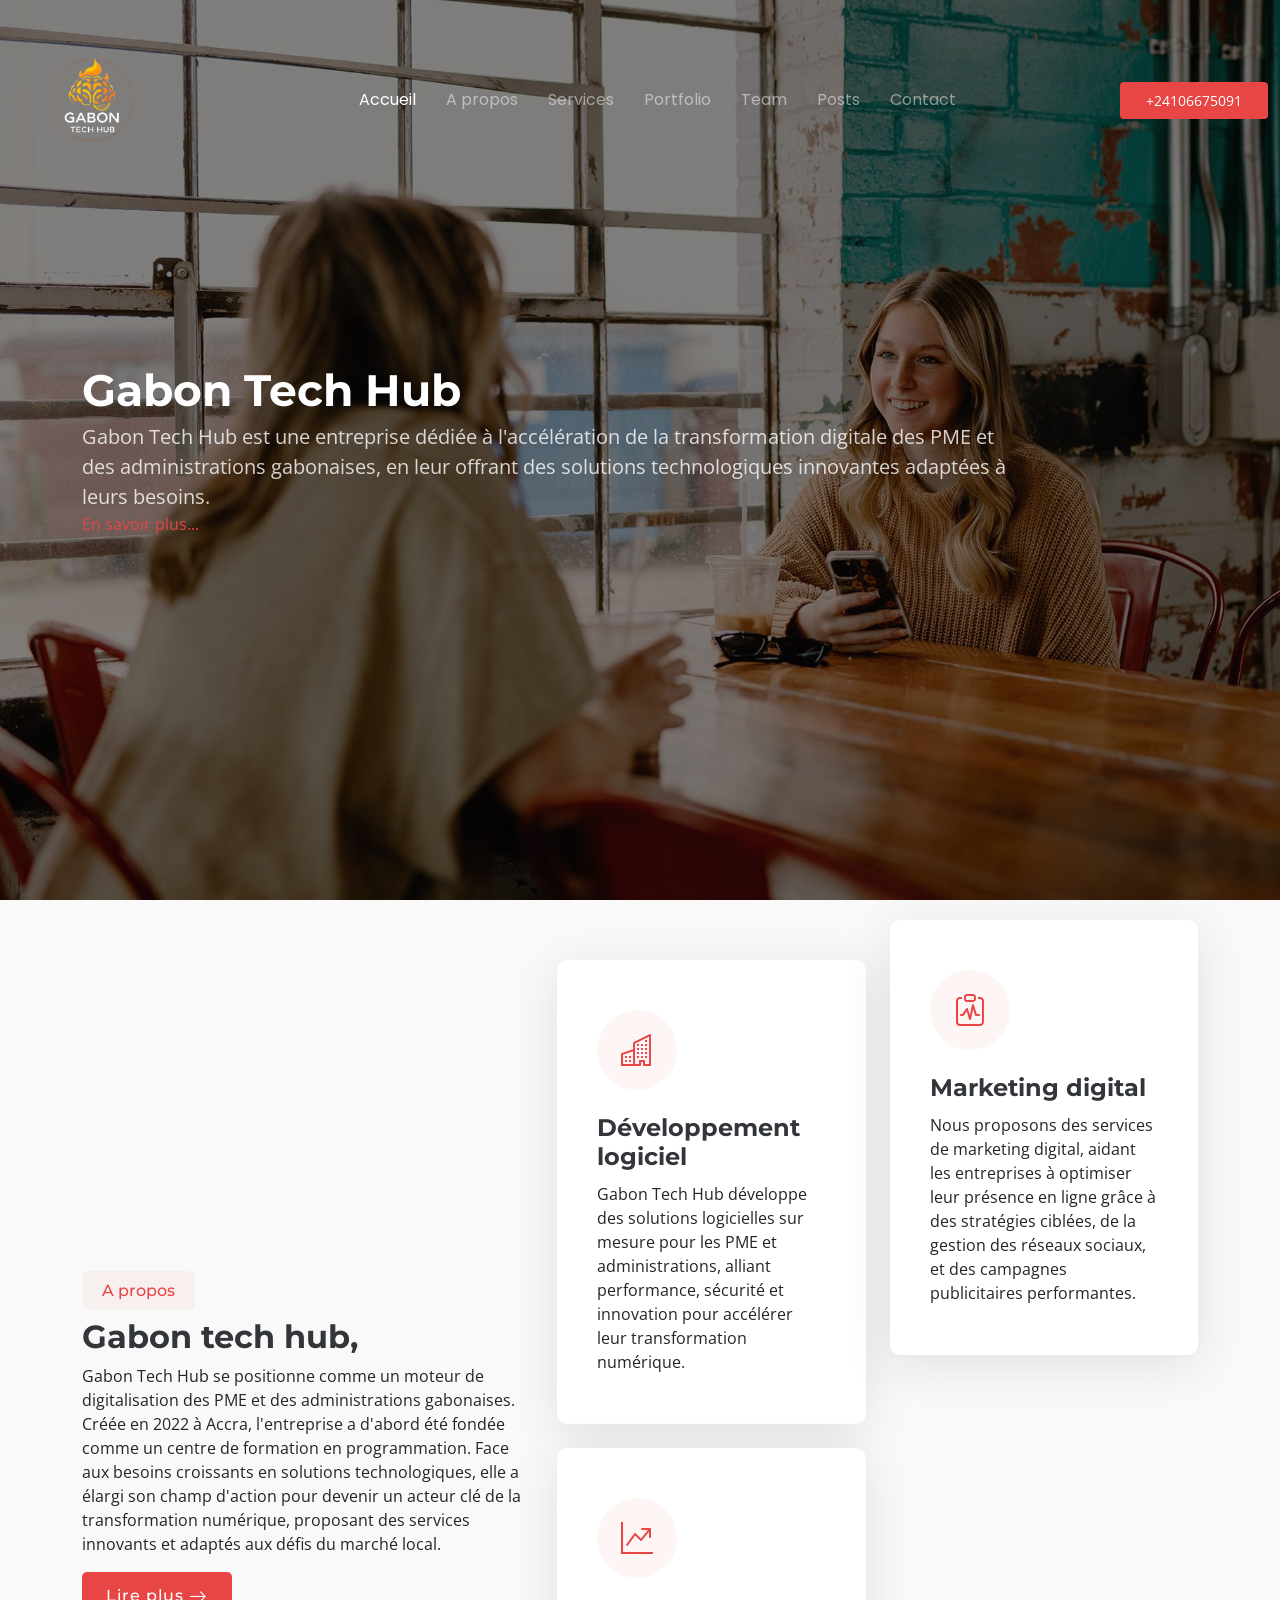
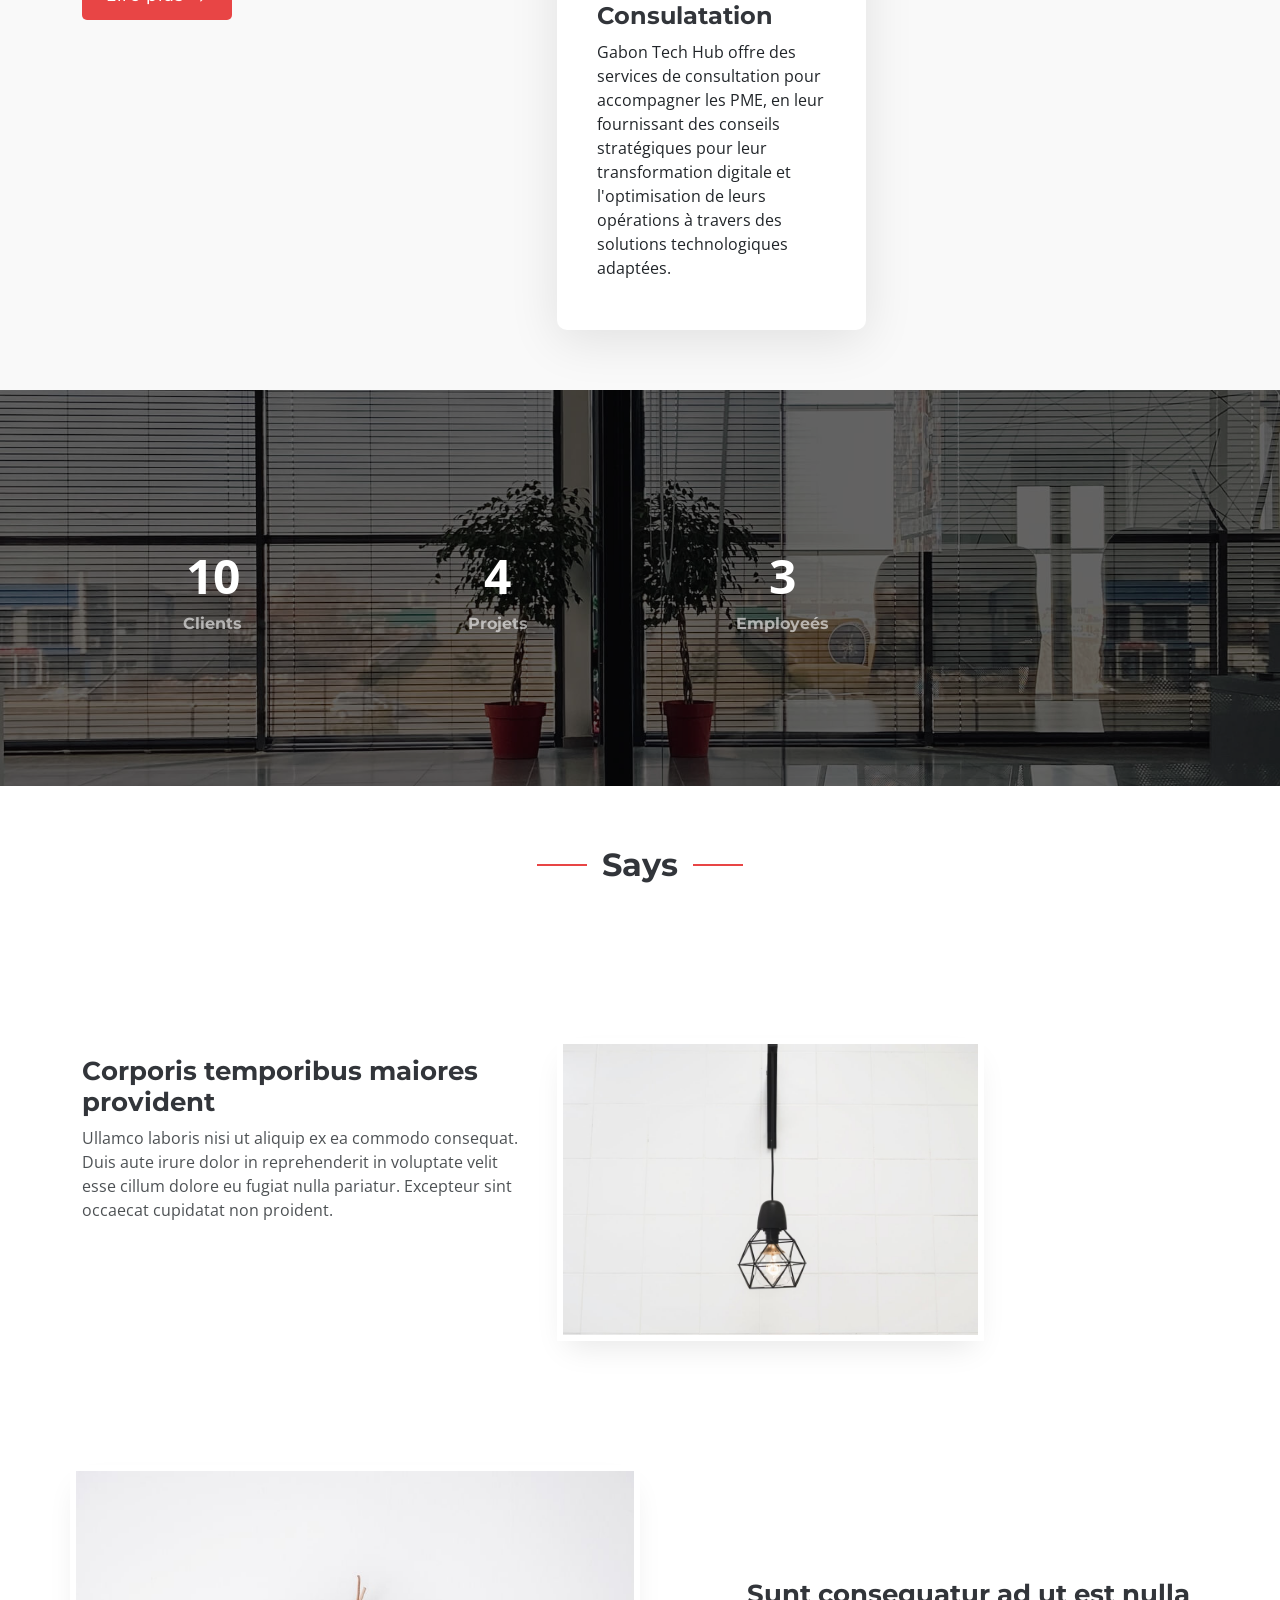
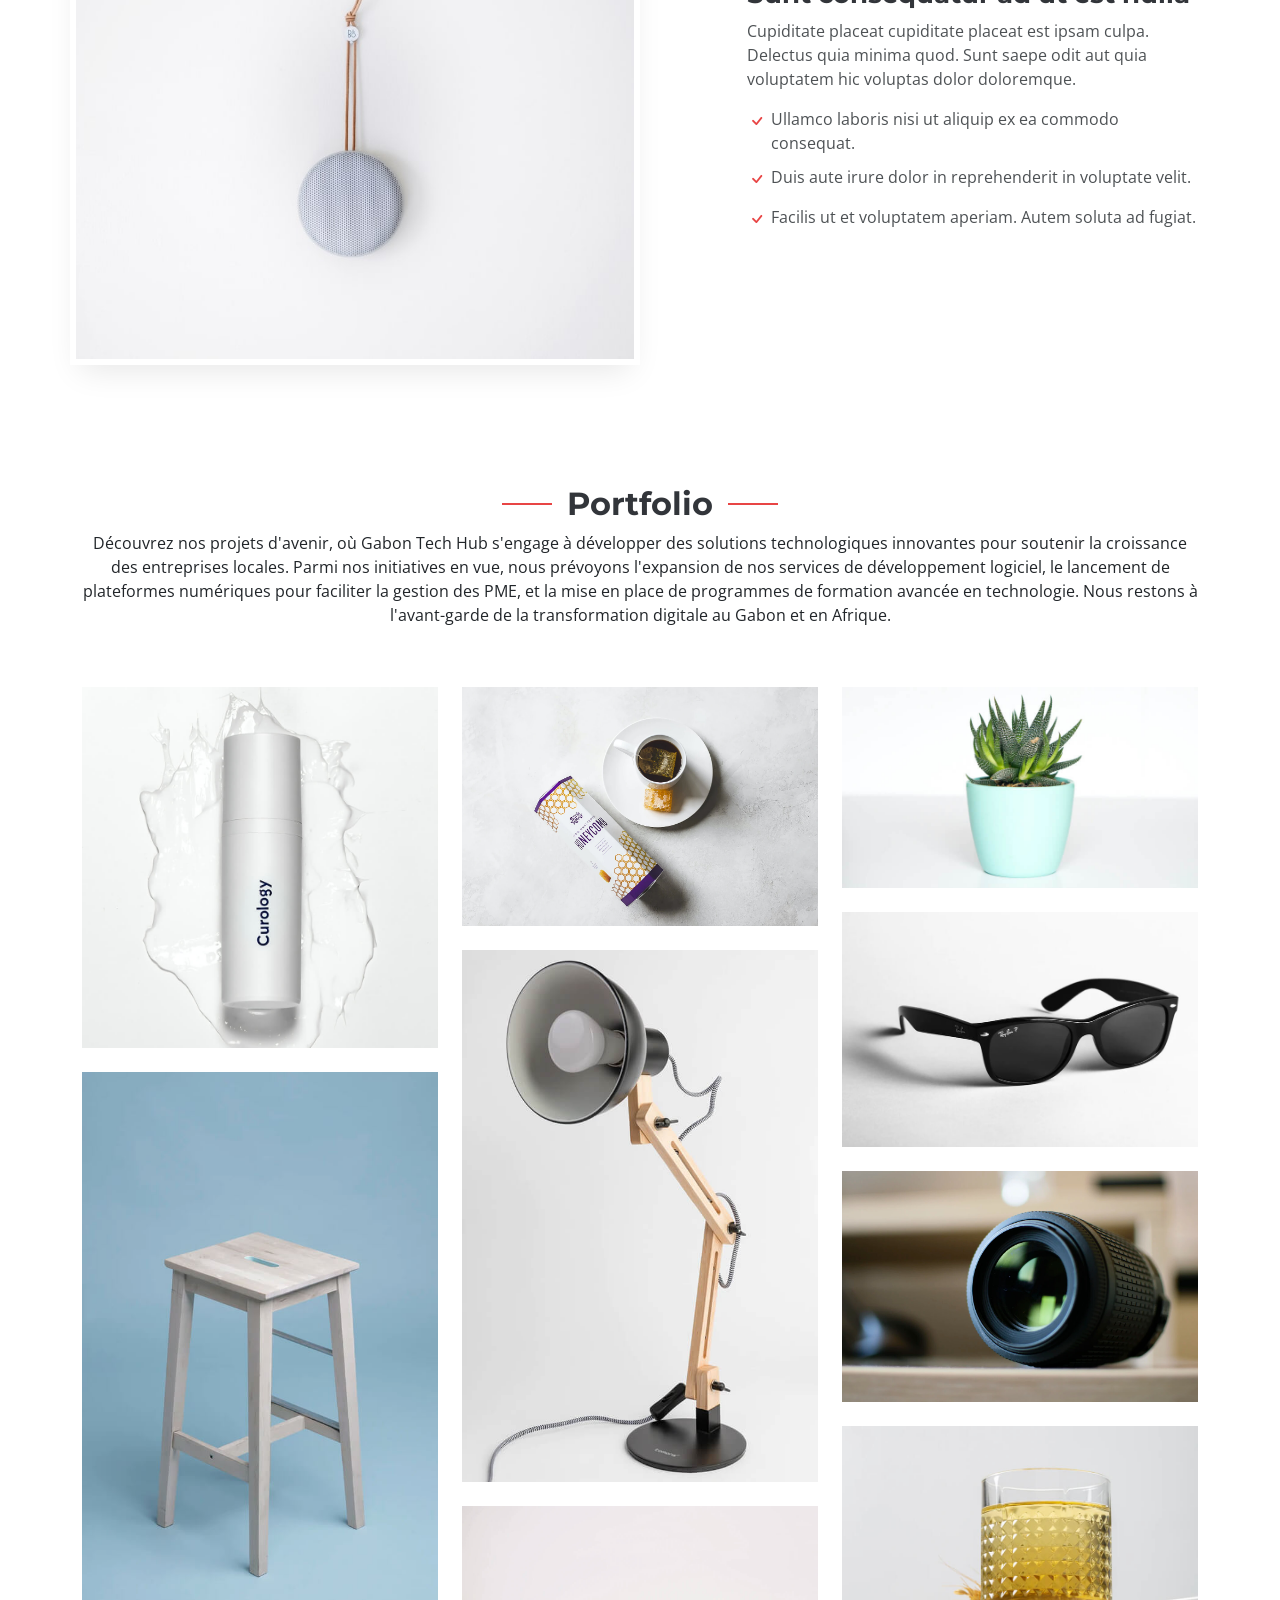
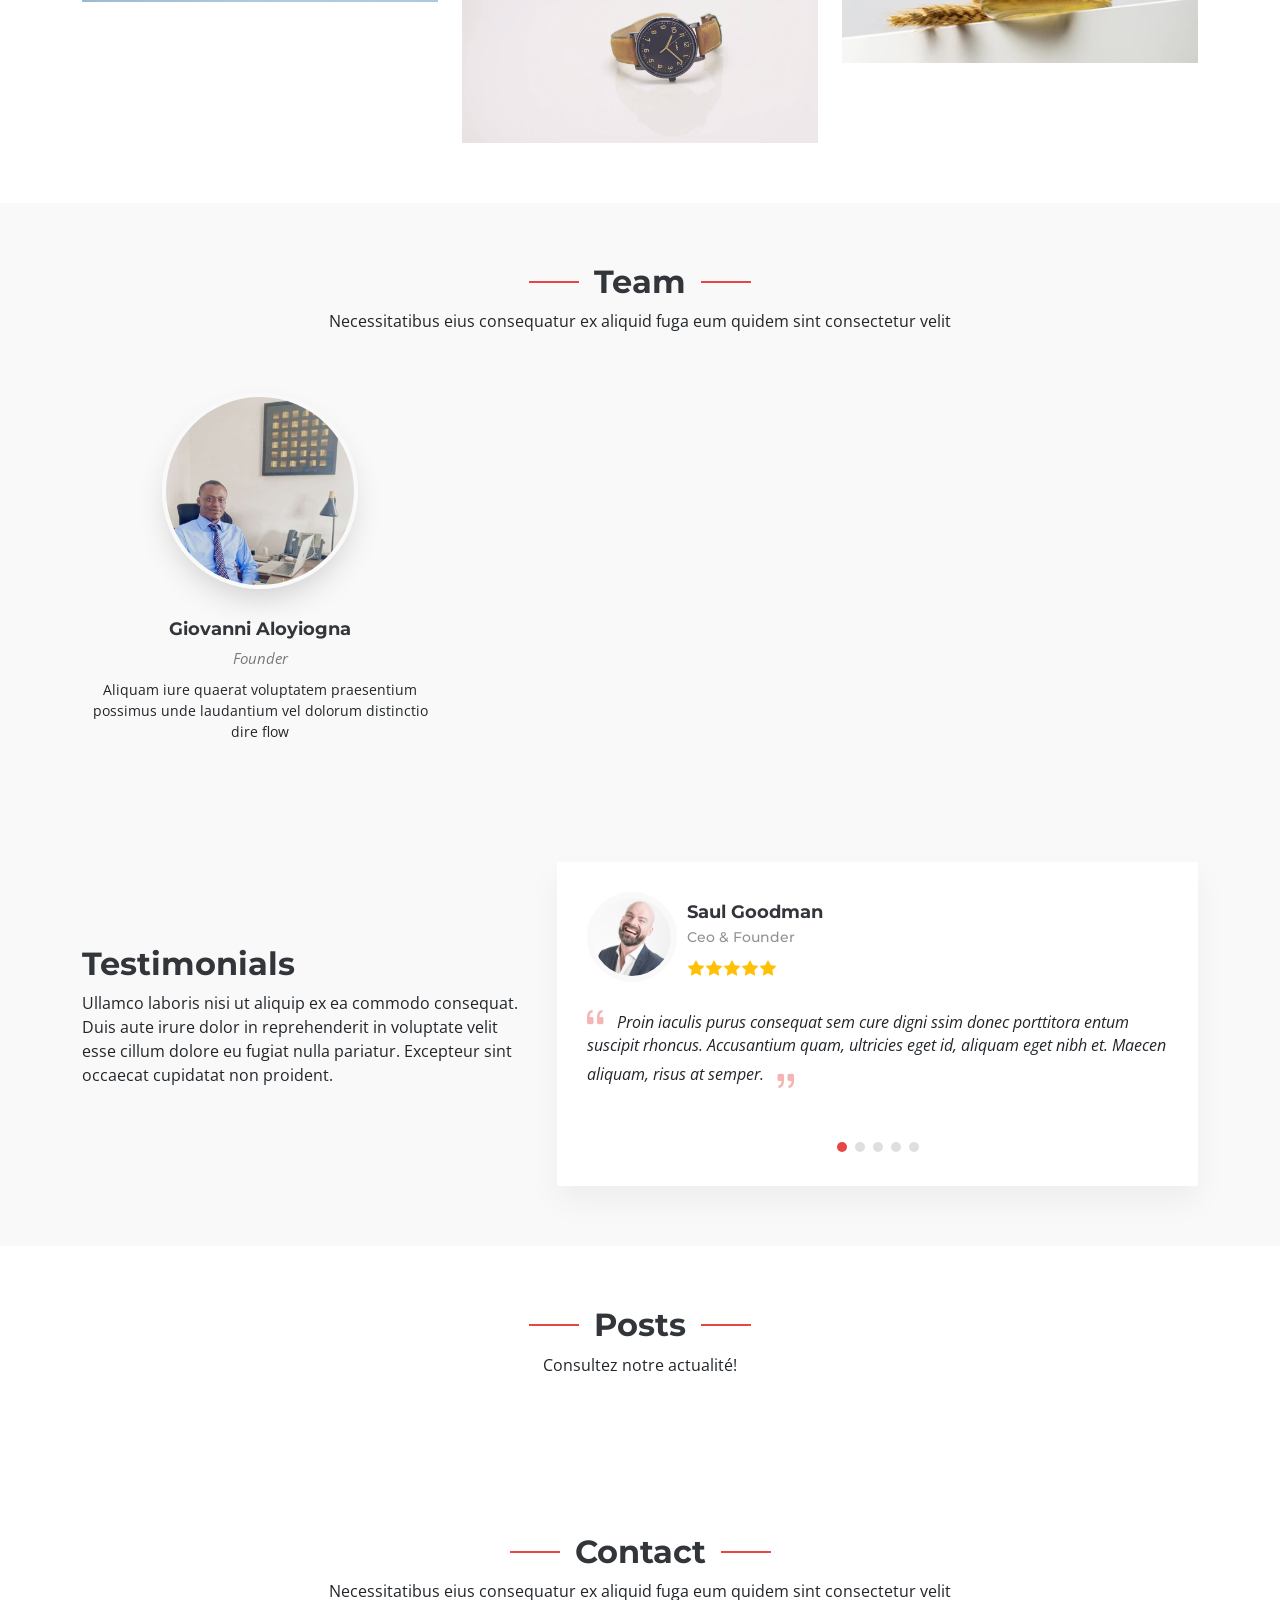
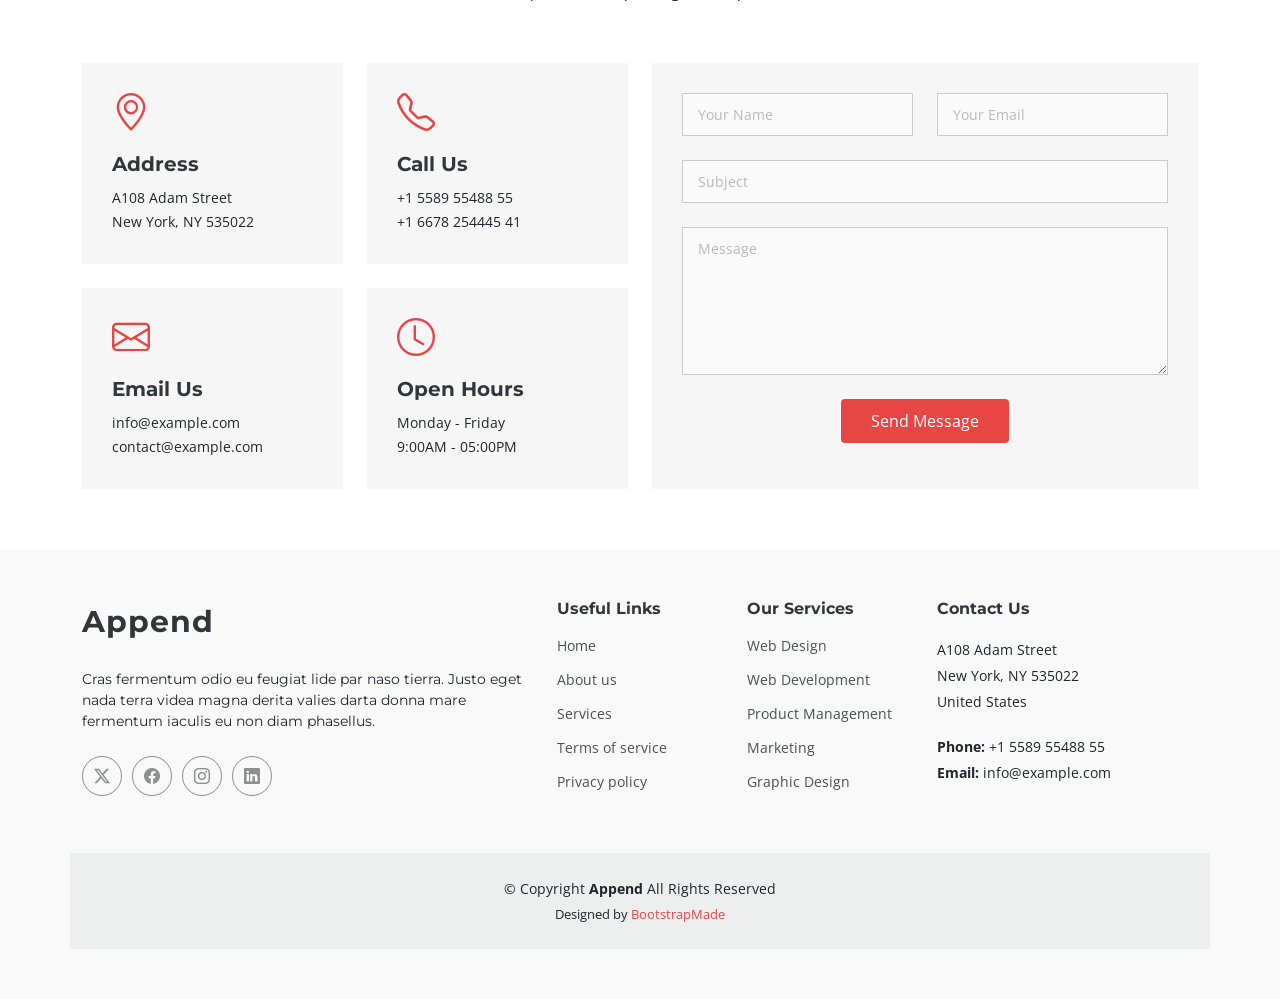
==== commit a874f11d: "work on portfolio" ====
--- a/index.html
+++ b/index.html
@@ -246,7 +246,7 @@
               <div class="stats-item text-center w-100 h-100">
                 <span
                   data-purecounter-start="0"
-                  data-purecounter-end="232"
+                  data-purecounter-end="10"
                   data-purecounter-duration="1"
                   class="purecounter"
                 ></span>
@@ -259,7 +259,7 @@
               <div class="stats-item text-center w-100 h-100">
                 <span
                   data-purecounter-start="0"
-                  data-purecounter-end="521"
+                  data-purecounter-end="4"
                   data-purecounter-duration="1"
                   class="purecounter"
                 ></span>
@@ -275,7 +275,7 @@
               <div class="stats-item text-center w-100 h-100">
                 <span
                   data-purecounter-start="0"
-                  data-purecounter-end="32"
+                  data-purecounter-end="3"
                   data-purecounter-duration="1"
                   class="purecounter"
                 ></span>
@@ -293,7 +293,7 @@
       <section id="features" class="features section">
         <!-- Section Title -->
         <div class="container section-title" data-aos="fade-up">
-          <h2>Say</h2>
+          <h2>Says</h2>
           
         </div>
         <!-- End Section Title -->
@@ -391,8 +391,8 @@
         <div class="container section-title" data-aos="fade-up">
           <h2>Portfolio</h2>
           <p>
-            Necessitatibus eius consequatur ex aliquid fuga eum quidem sint
-            consectetur velit
+            Découvrez nos projets d'avenir, où Gabon Tech Hub s'engage à développer des solutions technologiques innovantes pour soutenir la croissance des entreprises locales. Parmi nos initiatives en vue, nous prévoyons l'expansion de nos services de développement logiciel, le lancement de plateformes numériques pour faciliter la gestion des PME, et la mise en place de programmes de formation avancée en technologie.
+             Nous restons à l'avant-garde de la transformation digitale au Gabon et en Afrique.
           </p>
         </div>
         <!-- End Section Title -->
@@ -704,7 +704,7 @@
             >
               <div class="member-img">
                 <img
-                  src="assets/img/team/team-1.jpg"
+                  src="assets/img/team/Gio.jpeg"
                   class="img-fluid"
                   alt=""
                 />
@@ -716,8 +716,8 @@
                 </div>
               </div>
               <div class="member-info text-center">
-                <h4>Walter White</h4>
-                <span>Chief Executive Officer</span>
+                <h4>Giovanni Aloyiogna</h4>
+                <span>Founder</span>
                 <p>
                   Aliquam iure quaerat voluptatem praesentium possimus unde
                   laudantium vel dolorum distinctio dire flow
@@ -726,7 +726,7 @@
             </div>
             <!-- End Team Member -->
 
-            <div
+            <!-- <div
               class="col-lg-4 col-md-6 member"
               data-aos="fade-up"
               data-aos-delay="200"
@@ -752,7 +752,7 @@
                   laudantium aut quod dolores exercitationem ut
                 </p>
               </div>
-            </div>
+            </div> -->
             <!-- End Team Member -->
 
            
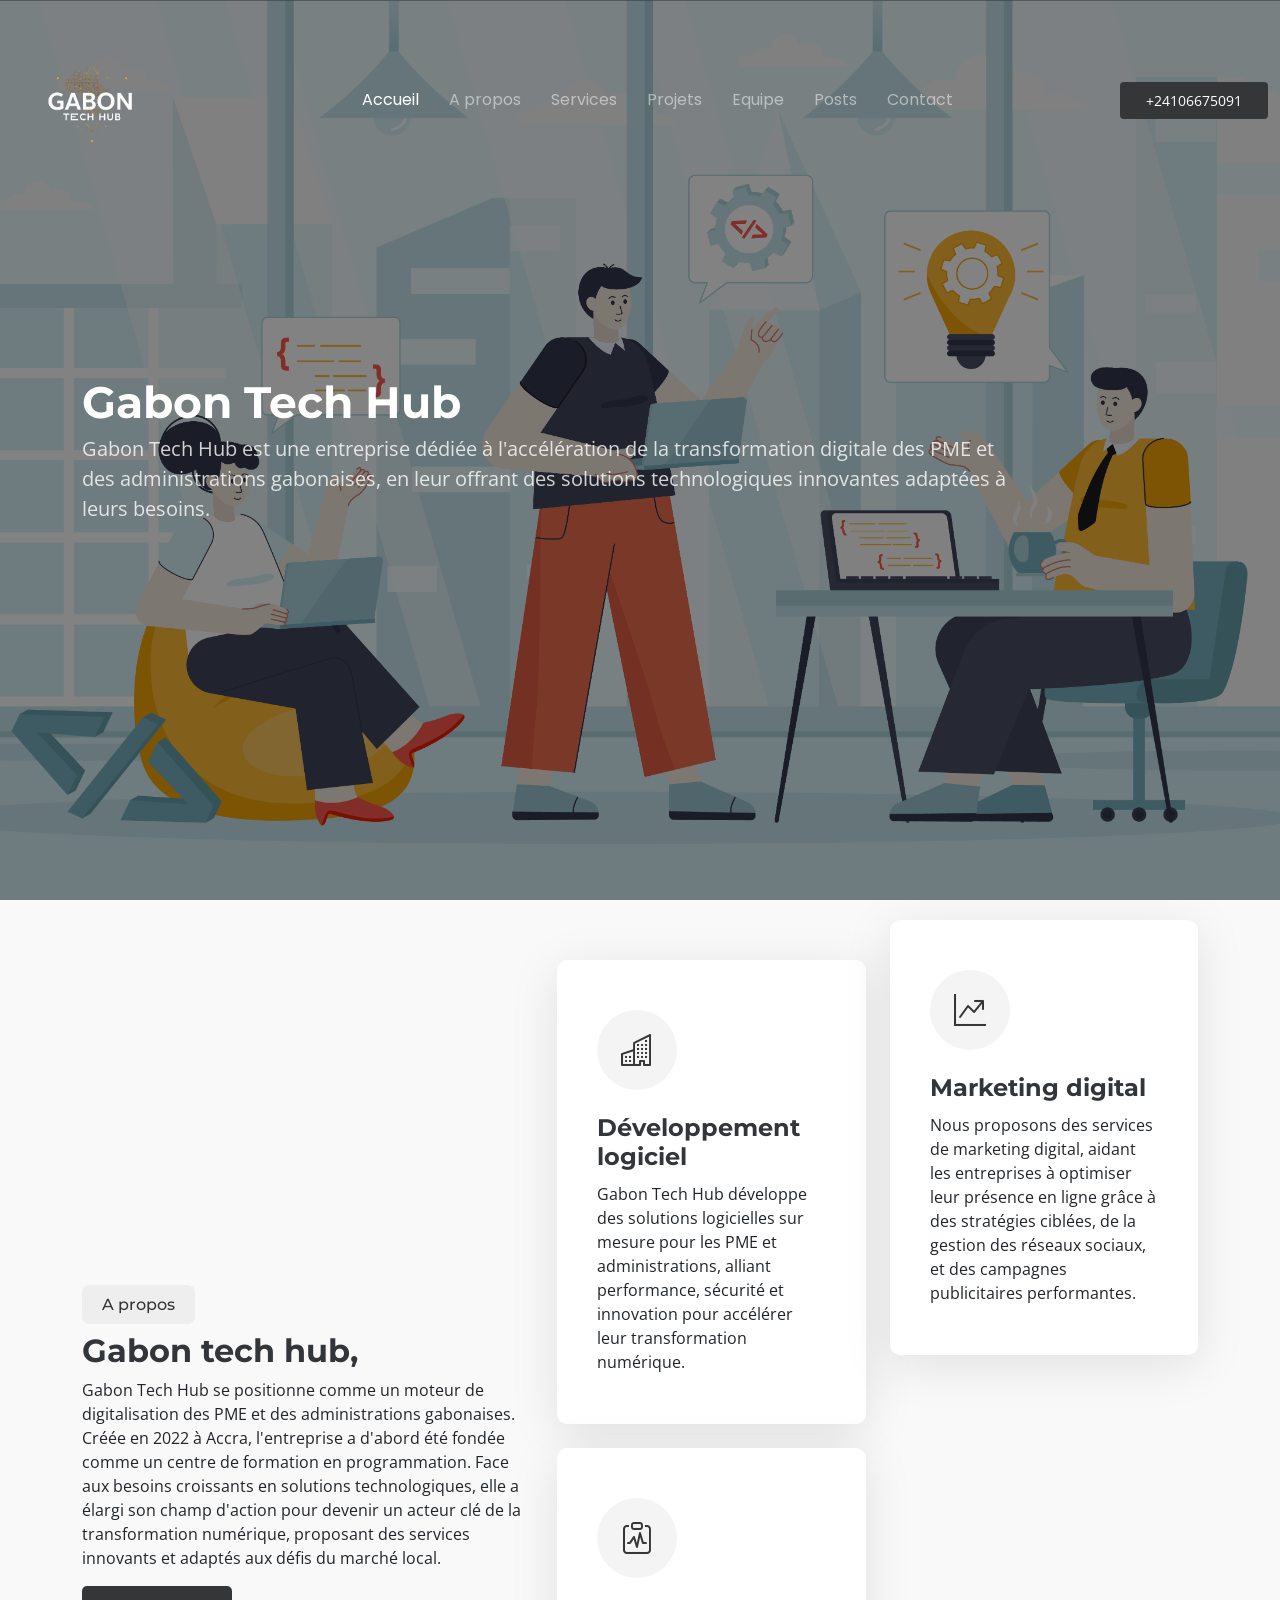
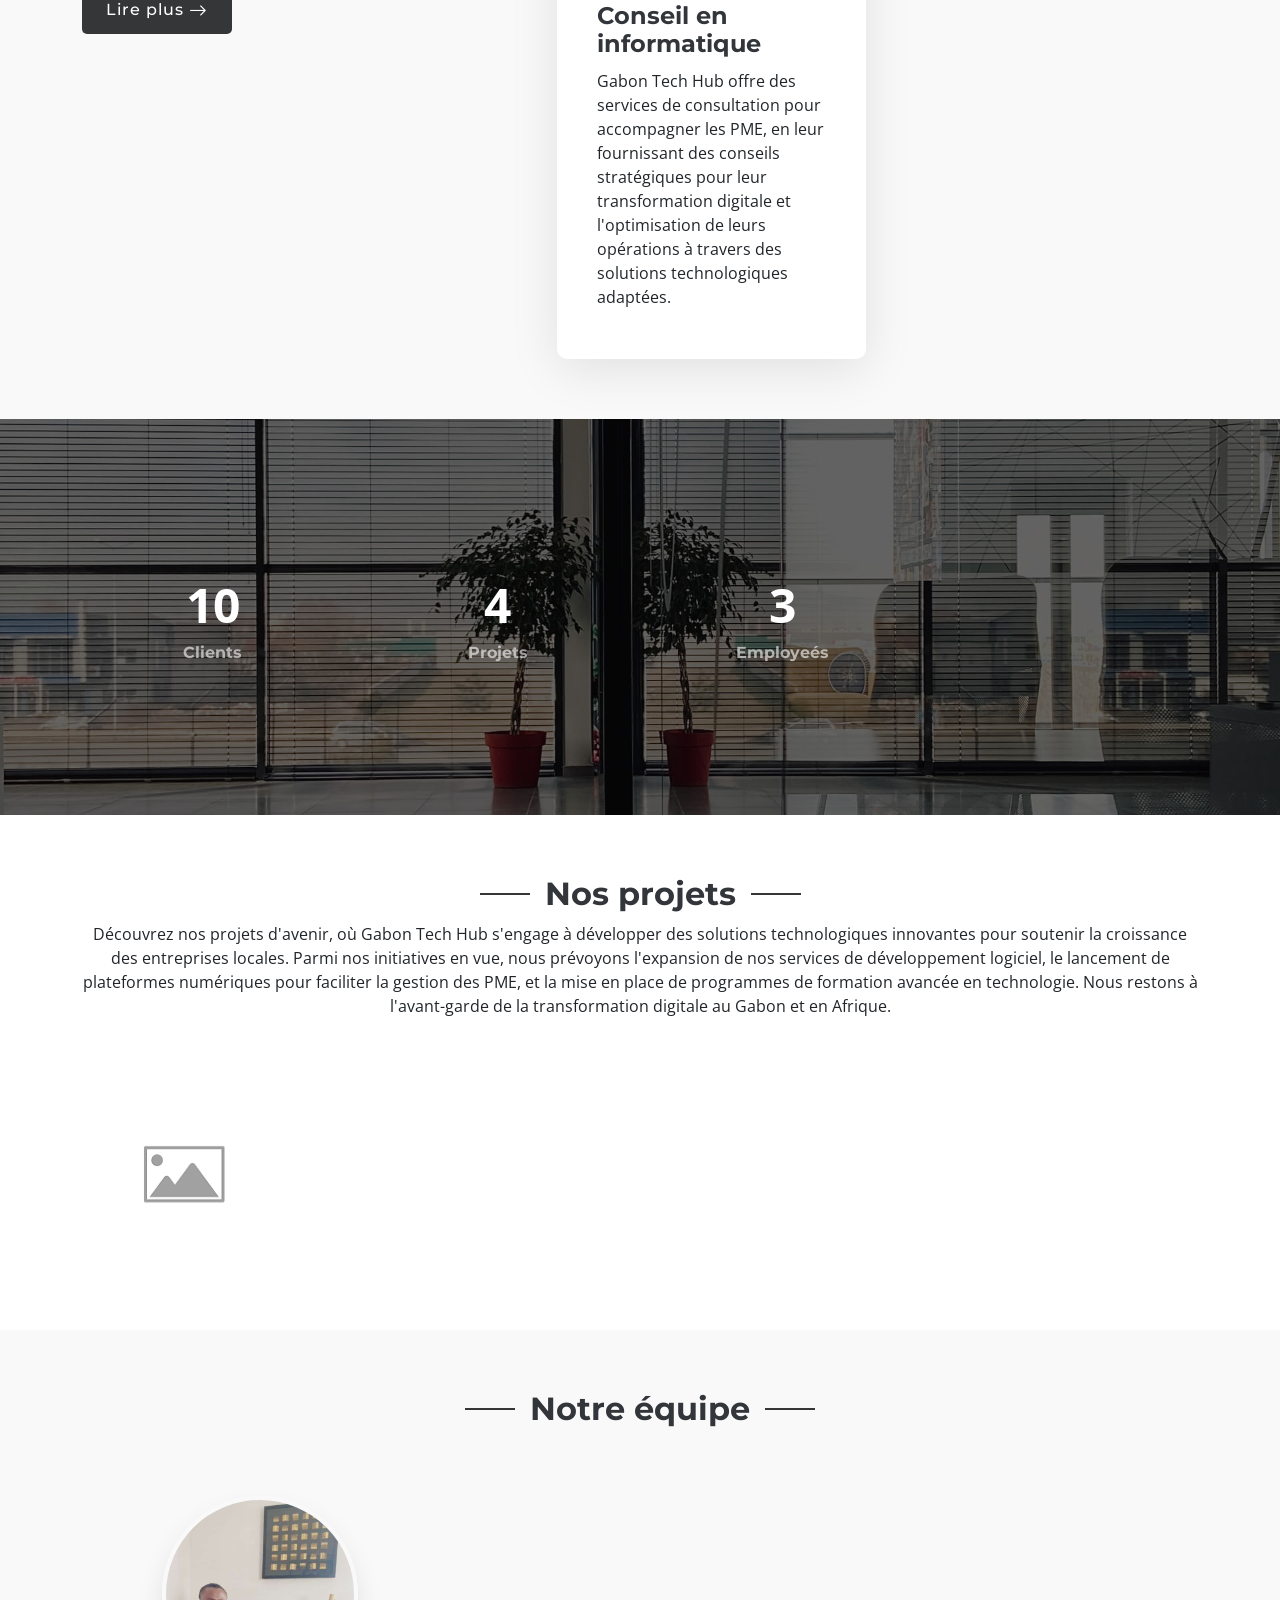
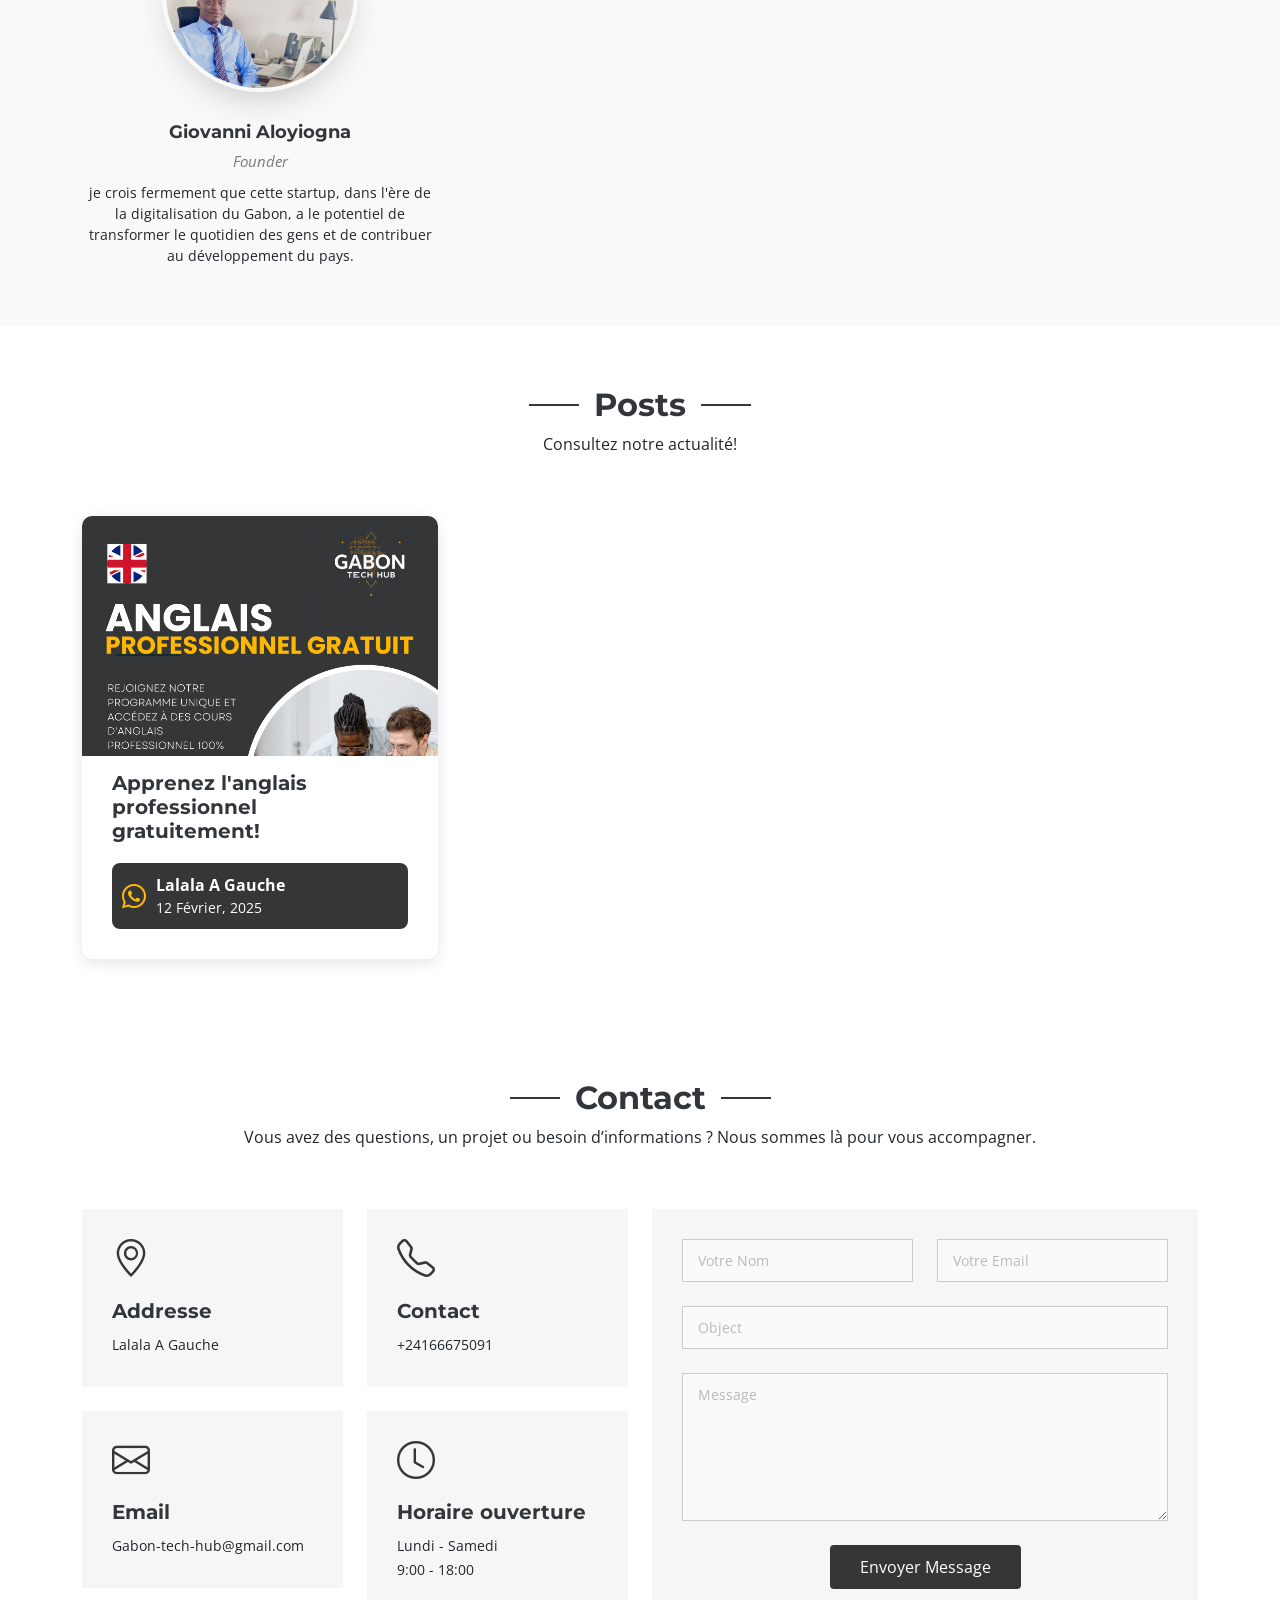
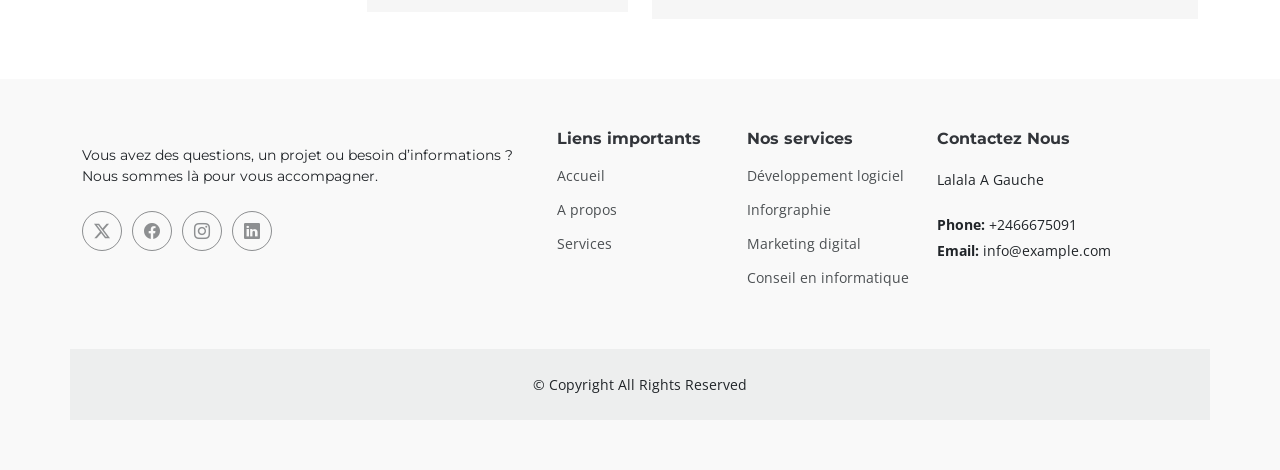
==== commit 0f26b655: "new changes" ====
--- a/index.html
+++ b/index.html
@@ -37,7 +37,14 @@
 
     <!-- Main CSS File -->
     <link href="assets/css/main.css" rel="stylesheet" />
-
+    <style>
+      .d-flex a:hover {
+        color: #0d6efd; /* Change icon color on hover */
+        transform: scale(1.1); /* Slight zoom effect */
+        transition: 0.3s ease-in-out;
+      }
+    </style>
+    
     <!-- =======================================================
   * Template Name: Append
   * Template URL: https://bootstrapmade.com/append-bootstrap-website-template/
@@ -58,7 +65,7 @@
         >
           <!-- Uncomment the line below if you also wish to use an image logo -->
           <img
-            src="./assets/img/logo1.png"
+            src="./assets/img/logo2.png"
             alt=""
             srcset=""
             class="img-fluid"
@@ -76,10 +83,10 @@
             <li><a href="index.html#hero" class="active">Accueil</a></li>
             <li><a href="index.html#about">A propos</a></li>
             <li><a href="index.html#services">Services</a></li>
-            <li><a href="index.html#portfolio">Portfolio</a></li>
+            <li><a href="index.html#portfolio">Projets</a></li>
             <!-- <li><a href="index.html#pricing">Pricing</a></li> -->
-            <li><a href="index.html#team">Team</a></li>
-            <li><a href="blog.html">Posts</a></li>
+            <li><a href="index.html#team">Equipe</a></li>
+            <li><a href="#">Posts</a></li>
             <!-- <li class="dropdown">
               <a href="#"
                 ><span>Dropdown</span>
@@ -110,14 +117,14 @@
           <i class="mobile-nav-toggle d-xl-none bi bi-list"></i>
         </nav>
 
-        <a class="btn-getstarted" href="index.html#about">+24106675091</a>
+        <a class="btn-getstarted" href="https://wa.me/24166675091" target="_blank">+24106675091</a>
       </div>
     </header>
 
     <main class="main">
       <!-- Hero Section -->
       <section id="hero" class="hero section dark-background">
-        <img src="assets/img/hero-bg.jpg" alt="" data-aos="fade-in" />
+        <img src="assets/img/developers-team.webp" alt="" data-aos="fade-in" />
 
         <div class="container">
           <div class="row">
@@ -132,9 +139,7 @@
             </div>
 
             <div class="col-lg-5" data-aos="fade-up" data-aos-delay="300">
-              <a href="#" class="read-more"
-              ><span>En savoir plus...</span></i
-            ></a>
+              
               <!-- <form
                 action="forms/newsletter.php"
                 method="post"
@@ -194,7 +199,8 @@
 
                 <div class="col-md-6" data-aos="fade-up" data-aos-delay="300">
                   <div class="icon-box">
-                    <i class="bi bi-clipboard-pulse"></i>
+                    
+                    <i class="bi bi-graph-up-arrow"></i>
                     <h3>Marketing digital</h3>
                     <p>
                       Nous proposons des services de marketing digital, aidant les entreprises à optimiser leur présence en ligne grâce à des stratégies ciblées, de la gestion des réseaux sociaux, et des campagnes publicitaires performantes.
@@ -217,8 +223,8 @@
 
                 <div class="col-md-6" data-aos="fade-up" data-aos-delay="500">
                   <div class="icon-box">
-                    <i class="bi bi-graph-up-arrow"></i>
-                    <h3>Consulatation</h3>
+                    <i class="bi bi-clipboard-pulse"></i>
+                    <h3>Conseil en informatique</h3>
                     <p>
                       Gabon Tech Hub offre des services de consultation pour accompagner les PME, en leur fournissant des conseils stratégiques pour leur transformation digitale et l'optimisation de leurs opérations à travers des solutions technologiques adaptées.
                     </p>
@@ -289,107 +295,13 @@
       <!-- /Stats Section -->
 
 
-      <!-- Features Section -->
-      <section id="features" class="features section">
-        <!-- Section Title -->
-        <div class="container section-title" data-aos="fade-up">
-          <h2>Says</h2>
-          
-        </div>
-        <!-- End Section Title -->
-
-        <div class="container">
-          <div class="row gy-4 align-items-center features-item">
-            <div
-              class="col-lg-5 order-2 order-lg-1"
-              data-aos="fade-up"
-              data-aos-delay="200"
-            >
-              <h3>Corporis temporibus maiores provident</h3>
-              <p>
-                Ullamco laboris nisi ut aliquip ex ea commodo consequat. Duis
-                aute irure dolor in reprehenderit in voluptate velit esse cillum
-                dolore eu fugiat nulla pariatur. Excepteur sint occaecat
-                cupidatat non proident.
-              </p>
-              
-            </div>
-            <div
-              class="col-lg-7 order-1 order-lg-2 d-flex align-items-center"
-              data-aos="zoom-out"
-              data-aos-delay="100"
-            >
-              <div class="image-stack">
-                <img
-                  src="assets/img/features-light-1.jpg"
-                  alt=""
-                  class="stack-front"
-                />
-                
-              </div>
-            </div>
-          </div>
-          <!-- Features Item -->
-
-          <div
-            class="row gy-4 align-items-stretch justify-content-between features-item"
-          >
-            <div
-              class="col-lg-6 d-flex align-items-center features-img-bg"
-              data-aos="zoom-out"
-            >
-              <img
-                src="assets/img/features-light-3.jpg"
-                class="img-fluid"
-                alt=""
-              />
-            </div>
-            <div
-              class="col-lg-5 d-flex justify-content-center flex-column"
-              data-aos="fade-up"
-            >
-              <h3>Sunt consequatur ad ut est nulla</h3>
-              <p>
-                Cupiditate placeat cupiditate placeat est ipsam culpa. Delectus
-                quia minima quod. Sunt saepe odit aut quia voluptatem hic
-                voluptas dolor doloremque.
-              </p>
-              <ul>
-                <li>
-                  <i class="bi bi-check"></i>
-                  <span
-                    >Ullamco laboris nisi ut aliquip ex ea commodo
-                    consequat.</span
-                  >
-                </li>
-                <li>
-                  <i class="bi bi-check"></i
-                  ><span>
-                    Duis aute irure dolor in reprehenderit in voluptate
-                    velit.</span
-                  >
-                </li>
-                <li>
-                  <i class="bi bi-check"></i>
-                  <span
-                    >Facilis ut et voluptatem aperiam. Autem soluta ad
-                    fugiat</span
-                  >.
-                </li>
-              </ul>
-              
-            </div>
-          </div>
-          <!-- Features Item -->
-        </div>
-      </section>
-      <!-- /Features Section -->
+    
 
       <!-- Portfolio Section -->
       <section id="portfolio" class="portfolio section">
         <!-- Section Title -->
         <div class="container section-title" data-aos="fade-up">
-          <h2>Portfolio</h2>
+          <h2>Nos projets</h2>
           <p>
             Découvrez nos projets d'avenir, où Gabon Tech Hub s'engage à développer des solutions technologiques innovantes pour soutenir la croissance des entreprises locales. Parmi nos initiatives en vue, nous prévoyons l'expansion de nos services de développement logiciel, le lancement de plateformes numériques pour faciliter la gestion des PME, et la mise en place de programmes de formation avancée en technologie.
              Nous restons à l'avant-garde de la transformation digitale au Gabon et en Afrique.
@@ -421,254 +333,43 @@
               data-aos="fade-up"
               data-aos-delay="200"
             >
+             
+              
+
+            
+
+            
+
+
+            
+
+
+
               <div
-                class="col-lg-4 col-md-6 portfolio-item isotope-item filter-app"
+                class="col-lg-4 col-md-6 portfolio-item isotope-item filter-branding"
               >
                 <img
-                  src="assets/img/masonry-portfolio/masonry-portfolio-1.jpg"
+                  src="assets/img/projet.png"
                   class="img-fluid"
                   alt=""
                 />
                 <div class="portfolio-info">
-                  <h4>App 1</h4>
-                  <p>Lorem ipsum, dolor sit</p>
-                  <a
-                    href="assets/img/masonry-portfolio/masonry-portfolio-1.jpg"
-                    title="App 1"
-                    data-gallery="portfolio-gallery-app"
-                    class="glightbox preview-link"
-                    ><i class="bi bi-zoom-in"></i
-                  ></a>
-                  <a
-                    href="portfolio-details.html"
-                    title="More Details"
-                    class="details-link"
-                    ><i class="bi bi-link-45deg"></i
-                  ></a>
-                </div>
-              </div>
-              <!-- End Portfolio Item -->
-
-              <div
-                class="col-lg-4 col-md-6 portfolio-item isotope-item filter-product"
-              >
-                <img
-                  src="assets/img/masonry-portfolio/masonry-portfolio-2.jpg"
-                  class="img-fluid"
-                  alt=""
-                />
-                <div class="portfolio-info">
-                  <h4>Product 1</h4>
-                  <p>Lorem ipsum, dolor sit</p>
-                  <a
-                    href="assets/img/masonry-portfolio/masonry-portfolio-2.jpg"
-                    title="Product 1"
-                    data-gallery="portfolio-gallery-product"
-                    class="glightbox preview-link"
-                    ><i class="bi bi-zoom-in"></i
-                  ></a>
-                  <a
-                    href="portfolio-details.html"
-                    title="More Details"
-                    class="details-link"
-                    ><i class="bi bi-link-45deg"></i
-                  ></a>
-                </div>
-              </div>
-              <!-- End Portfolio Item -->
-
-              <div
-                class="col-lg-4 col-md-6 portfolio-item isotope-item filter-branding"
-              >
-                <img
-                  src="assets/img/masonry-portfolio/masonry-portfolio-3.jpg"
-                  class="img-fluid"
-                  alt=""
-                />
-                <div class="portfolio-info">
-                  <h4>Branding 1</h4>
-                  <p>Lorem ipsum, dolor sit</p>
-                  <a
-                    href="assets/img/masonry-portfolio/masonry-portfolio-3.jpg"
-                    title="Branding 1"
-                    data-gallery="portfolio-gallery-branding"
-                    class="glightbox preview-link"
-                    ><i class="bi bi-zoom-in"></i
-                  ></a>
-                  <a
-                    href="portfolio-details.html"
-                    title="More Details"
-                    class="details-link"
-                    ><i class="bi bi-link-45deg"></i
-                  ></a>
-                </div>
-              </div>
-              <!-- End Portfolio Item -->
-
-              <div
-                class="col-lg-4 col-md-6 portfolio-item isotope-item filter-app"
-              >
-                <img
-                  src="assets/img/masonry-portfolio/masonry-portfolio-4.jpg"
-                  class="img-fluid"
-                  alt=""
-                />
-                <div class="portfolio-info">
-                  <h4>App 2</h4>
-                  <p>Lorem ipsum, dolor sit</p>
-                  <a
-                    href="assets/img/masonry-portfolio/masonry-portfolio-4.jpg"
-                    title="App 2"
-                    data-gallery="portfolio-gallery-app"
-                    class="glightbox preview-link"
-                    ><i class="bi bi-zoom-in"></i
-                  ></a>
-                  <a
-                    href="portfolio-details.html"
-                    title="More Details"
-                    class="details-link"
-                    ><i class="bi bi-link-45deg"></i
-                  ></a>
-                </div>
-              </div>
-              <!-- End Portfolio Item -->
-
-              <div
-                class="col-lg-4 col-md-6 portfolio-item isotope-item filter-product"
-              >
-                <img
-                  src="assets/img/masonry-portfolio/masonry-portfolio-5.jpg"
-                  class="img-fluid"
-                  alt=""
-                />
-                <div class="portfolio-info">
-                  <h4>Product 2</h4>
-                  <p>Lorem ipsum, dolor sit</p>
-                  <a
-                    href="assets/img/masonry-portfolio/masonry-portfolio-5.jpg"
-                    title="Product 2"
-                    data-gallery="portfolio-gallery-product"
-                    class="glightbox preview-link"
-                    ><i class="bi bi-zoom-in"></i
-                  ></a>
-                  <a
-                    href="portfolio-details.html"
-                    title="More Details"
-                    class="details-link"
-                    ><i class="bi bi-link-45deg"></i
-                  ></a>
-                </div>
-              </div>
-              <!-- End Portfolio Item -->
-
-              <div
-                class="col-lg-4 col-md-6 portfolio-item isotope-item filter-branding"
-              >
-                <img
-                  src="assets/img/masonry-portfolio/masonry-portfolio-6.jpg"
-                  class="img-fluid"
-                  alt=""
-                />
-                <div class="portfolio-info">
-                  <h4>Branding 2</h4>
-                  <p>Lorem ipsum, dolor sit</p>
-                  <a
-                    href="assets/img/masonry-portfolio/masonry-portfolio-6.jpg"
-                    title="Branding 2"
-                    data-gallery="portfolio-gallery-branding"
-                    class="glightbox preview-link"
-                    ><i class="bi bi-zoom-in"></i
-                  ></a>
-                  <a
-                    href="portfolio-details.html"
-                    title="More Details"
-                    class="details-link"
-                    ><i class="bi bi-link-45deg"></i
-                  ></a>
-                </div>
-              </div>
-              <!-- End Portfolio Item -->
-
-              <div
-                class="col-lg-4 col-md-6 portfolio-item isotope-item filter-app"
-              >
-                <img
-                  src="assets/img/masonry-portfolio/masonry-portfolio-7.jpg"
-                  class="img-fluid"
-                  alt=""
-                />
-                <div class="portfolio-info">
-                  <h4>App 3</h4>
-                  <p>Lorem ipsum, dolor sit</p>
-                  <a
-                    href="assets/img/masonry-portfolio/masonry-portfolio-7.jpg"
-                    title="App 3"
-                    data-gallery="portfolio-gallery-app"
-                    class="glightbox preview-link"
-                    ><i class="bi bi-zoom-in"></i
-                  ></a>
-                  <a
-                    href="portfolio-details.html"
-                    title="More Details"
-                    class="details-link"
-                    ><i class="bi bi-link-45deg"></i
-                  ></a>
-                </div>
-              </div>
-              <!-- End Portfolio Item -->
-
-              <div
-                class="col-lg-4 col-md-6 portfolio-item isotope-item filter-product"
-              >
-                <img
-                  src="assets/img/masonry-portfolio/masonry-portfolio-8.jpg"
-                  class="img-fluid"
-                  alt=""
-                />
-                <div class="portfolio-info">
-                  <h4>Product 3</h4>
-                  <p>Lorem ipsum, dolor sit</p>
-                  <a
-                    href="assets/img/masonry-portfolio/masonry-portfolio-8.jpg"
-                    title="Product 3"
-                    data-gallery="portfolio-gallery-product"
-                    class="glightbox preview-link"
-                    ><i class="bi bi-zoom-in"></i
-                  ></a>
-                  <a
-                    href="portfolio-details.html"
-                    title="More Details"
-                    class="details-link"
-                    ><i class="bi bi-link-45deg"></i
-                  ></a>
-                </div>
-              </div>
-              <!-- End Portfolio Item -->
-
-              <div
-                class="col-lg-4 col-md-6 portfolio-item isotope-item filter-branding"
-              >
-                <img
-                  src="assets/img/masonry-portfolio/masonry-portfolio-9.jpg"
-                  class="img-fluid"
-                  alt=""
-                />
-                <div class="portfolio-info">
-                  <h4>Branding 3</h4>
-                  <p>Lorem ipsum, dolor sit</p>
-                  <a
+                  <h4>Lancement bientôt</h4>
+<p>Une application innovante qui va améliorer le quotidien des apprenants.</p>
+
+                  <!-- <a
                     href="assets/img/masonry-portfolio/masonry-portfolio-9.jpg"
                     title="Branding 2"
                     data-gallery="portfolio-gallery-branding"
                     class="glightbox preview-link"
                     ><i class="bi bi-zoom-in"></i
-                  ></a>
-                  <a
+                  ></a> -->
+                  <!-- <a
                     href="portfolio-details.html"
                     title="More Details"
                     class="details-link"
                     ><i class="bi bi-link-45deg"></i
-                  ></a>
+                  ></a> -->
                 </div>
               </div>
               <!-- End Portfolio Item -->
@@ -687,11 +388,11 @@
       <section id="team" class="team section light-background">
         <!-- Section Title -->
         <div class="container section-title" data-aos="fade-up">
-          <h2>Team</h2>
-          <p>
+          <h2>Notre équipe</h2>
+          <!-- <p>
             Necessitatibus eius consequatur ex aliquid fuga eum quidem sint
             consectetur velit
-          </p>
+          </p> -->
         </div>
         <!-- End Section Title -->
 
@@ -719,8 +420,7 @@
                 <h4>Giovanni Aloyiogna</h4>
                 <span>Founder</span>
                 <p>
-                  Aliquam iure quaerat voluptatem praesentium possimus unde
-                  laudantium vel dolorum distinctio dire flow
+                  je crois fermement que cette startup, dans l'ère de la digitalisation du Gabon, a le potentiel de transformer le quotidien des gens et de contribuer au développement du pays.
                 </p>
               </div>
             </div>
@@ -767,215 +467,7 @@
 
       
 
-      <!-- Testimonials Section -->
-      <section id="testimonials" class="testimonials section light-background">
-        <div class="container">
-          <div class="row align-items-center">
-            <div class="col-lg-5 info" data-aos="fade-up" data-aos-delay="100">
-              <h3>Testimonials</h3>
-              <p>
-                Ullamco laboris nisi ut aliquip ex ea commodo consequat. Duis
-                aute irure dolor in reprehenderit in voluptate velit esse cillum
-                dolore eu fugiat nulla pariatur. Excepteur sint occaecat
-                cupidatat non proident.
-              </p>
-            </div>
-
-            <div class="col-lg-7" data-aos="fade-up" data-aos-delay="200">
-              <div class="swiper init-swiper">
-                <script type="application/json" class="swiper-config">
-                  {
-                    "loop": true,
-                    "speed": 600,
-                    "autoplay": {
-                      "delay": 5000
-                    },
-                    "slidesPerView": "auto",
-                    "pagination": {
-                      "el": ".swiper-pagination",
-                      "type": "bullets",
-                      "clickable": true
-                    }
-                  }
-                </script>
-                <div class="swiper-wrapper">
-                  <div class="swiper-slide">
-                    <div class="testimonial-item">
-                      <div class="d-flex">
-                        <img
-                          src="assets/img/testimonials/testimonials-1.jpg"
-                          class="testimonial-img flex-shrink-0"
-                          alt=""
-                        />
-                        <div>
-                          <h3>Saul Goodman</h3>
-                          <h4>Ceo &amp; Founder</h4>
-                          <div class="stars">
-                            <i class="bi bi-star-fill"></i
-                            ><i class="bi bi-star-fill"></i
-                            ><i class="bi bi-star-fill"></i
-                            ><i class="bi bi-star-fill"></i
-                            ><i class="bi bi-star-fill"></i>
-                          </div>
-                        </div>
-                      </div>
-                      <p>
-                        <i class="bi bi-quote quote-icon-left"></i>
-                        <span
-                          >Proin iaculis purus consequat sem cure digni ssim
-                          donec porttitora entum suscipit rhoncus. Accusantium
-                          quam, ultricies eget id, aliquam eget nibh et. Maecen
-                          aliquam, risus at semper.</span
-                        >
-                        <i class="bi bi-quote quote-icon-right"></i>
-                      </p>
-                    </div>
-                  </div>
-                  <!-- End testimonial item -->
-
-                  <div class="swiper-slide">
-                    <div class="testimonial-item">
-                      <div class="d-flex">
-                        <img
-                          src="assets/img/testimonials/testimonials-2.jpg"
-                          class="testimonial-img flex-shrink-0"
-                          alt=""
-                        />
-                        <div>
-                          <h3>Sara Wilsson</h3>
-                          <h4>Designer</h4>
-                          <div class="stars">
-                            <i class="bi bi-star-fill"></i
-                            ><i class="bi bi-star-fill"></i
-                            ><i class="bi bi-star-fill"></i
-                            ><i class="bi bi-star-fill"></i
-                            ><i class="bi bi-star-fill"></i>
-                          </div>
-                        </div>
-                      </div>
-                      <p>
-                        <i class="bi bi-quote quote-icon-left"></i>
-                        <span
-                          >Export tempor illum tamen malis malis eram quae irure
-                          esse labore quem cillum quid cillum eram malis quorum
-                          velit fore eram velit sunt aliqua noster fugiat irure
-                          amet legam anim culpa.</span
-                        >
-                        <i class="bi bi-quote quote-icon-right"></i>
-                      </p>
-                    </div>
-                  </div>
-                  <!-- End testimonial item -->
-
-                  <div class="swiper-slide">
-                    <div class="testimonial-item">
-                      <div class="d-flex">
-                        <img
-                          src="assets/img/testimonials/testimonials-3.jpg"
-                          class="testimonial-img flex-shrink-0"
-                          alt=""
-                        />
-                        <div>
-                          <h3>Jena Karlis</h3>
-                          <h4>Store Owner</h4>
-                          <div class="stars">
-                            <i class="bi bi-star-fill"></i
-                            ><i class="bi bi-star-fill"></i
-                            ><i class="bi bi-star-fill"></i
-                            ><i class="bi bi-star-fill"></i
-                            ><i class="bi bi-star-fill"></i>
-                          </div>
-                        </div>
-                      </div>
-                      <p>
-                        <i class="bi bi-quote quote-icon-left"></i>
-                        <span
-                          >Enim nisi quem export duis labore cillum quae magna
-                          enim sint quorum nulla quem veniam duis minim tempor
-                          labore quem eram duis noster aute amet eram fore quis
-                          sint minim.</span
-                        >
-                        <i class="bi bi-quote quote-icon-right"></i>
-                      </p>
-                    </div>
-                  </div>
-                  <!-- End testimonial item -->
-
-                  <div class="swiper-slide">
-                    <div class="testimonial-item">
-                      <div class="d-flex">
-                        <img
-                          src="assets/img/testimonials/testimonials-4.jpg"
-                          class="testimonial-img flex-shrink-0"
-                          alt=""
-                        />
-                        <div>
-                          <h3>Matt Brandon</h3>
-                          <h4>Freelancer</h4>
-                          <div class="stars">
-                            <i class="bi bi-star-fill"></i
-                            ><i class="bi bi-star-fill"></i
-                            ><i class="bi bi-star-fill"></i
-                            ><i class="bi bi-star-fill"></i
-                            ><i class="bi bi-star-fill"></i>
-                          </div>
-                        </div>
-                      </div>
-                      <p>
-                        <i class="bi bi-quote quote-icon-left"></i>
-                        <span
-                          >Fugiat enim eram quae cillum dolore dolor amet nulla
-                          culpa multos export minim fugiat minim velit minim
-                          dolor enim duis veniam ipsum anim magna sunt elit fore
-                          quem dolore labore illum veniam.</span
-                        >
-                        <i class="bi bi-quote quote-icon-right"></i>
-                      </p>
-                    </div>
-                  </div>
-                  <!-- End testimonial item -->
-
-                  <div class="swiper-slide">
-                    <div class="testimonial-item">
-                      <div class="d-flex">
-                        <img
-                          src="assets/img/testimonials/testimonials-5.jpg"
-                          class="testimonial-img flex-shrink-0"
-                          alt=""
-                        />
-                        <div>
-                          <h3>John Larson</h3>
-                          <h4>Entrepreneur</h4>
-                          <div class="stars">
-                            <i class="bi bi-star-fill"></i
-                            ><i class="bi bi-star-fill"></i
-                            ><i class="bi bi-star-fill"></i
-                            ><i class="bi bi-star-fill"></i
-                            ><i class="bi bi-star-fill"></i>
-                          </div>
-                        </div>
-                      </div>
-                      <p>
-                        <i class="bi bi-quote quote-icon-left"></i>
-                        <span
-                          >Quis quorum aliqua sint quem legam fore sunt eram
-                          irure aliqua veniam tempor noster veniam enim culpa
-                          labore duis sunt culpa nulla illum cillum fugiat legam
-                          esse veniam culpa fore nisi cillum quid.</span
-                        >
-                        <i class="bi bi-quote quote-icon-right"></i>
-                      </p>
-                    </div>
-                  </div>
-                  <!-- End testimonial item -->
-                </div>
-                <div class="swiper-pagination"></div>
-              </div>
-            </div>
-          </div>
-        </div>
-      </section>
-      <!-- /Testimonials Section -->
+    
 
       <!-- Recent Posts Section -->
       <section id="recent-posts" class="recent-posts section">
@@ -986,129 +478,47 @@
             Consultez notre actualité!
           </p>
         </div>
-        <!-- End Section Title -->
-
+
+        
         <div class="container">
           <div class="row gy-4">
-            <!-- <div
-              class="col-xl-4 col-md-6"
-              data-aos="fade-up"
-              data-aos-delay="100"
-            >
+  
+            <div class="col-lg-4">
               <article>
+  
                 <div class="post-img">
-                  <img
-                    src="assets/img/blog/blog-1.jpg"
-                    alt=""
-                    class="img-fluid"
-                  />
-                </div>
-
-                <p class="post-category">Politics</p>
-
+                  <img src="assets/img/anglais.png" alt="" class="img-fluid">
+                </div>
+  
+              
+  
                 <h2 class="title">
-                  <a href="blog-details.html"
-                    >Dolorum optio tempore voluptas dignissimos</a
-                  >
+                  <a href="blog-details.html">Apprenez l'anglais professionnel gratuitement!</a>
                 </h2>
-
-                <div class="d-flex align-items-center">
-                  <img
-                    src="assets/img/blog/blog-author.jpg"
-                    alt=""
-                    class="img-fluid post-author-img flex-shrink-0"
-                  />
-                  <div class="post-meta">
-                    <p class="post-author">Maria Doe</p>
-                    <p class="post-date">
-                      <time datetime="2022-01-01">Jan 1, 2022</time>
+  
+                <div class="d-flex align-items-center" style="background-color:  #353638; border-radius: 8px; padding: 10px; gap: 10px;">
+                  
+                  <a href="https://wa.me/24166675091" target="_blank" style="text-decoration: none; color:  #ffb801; font-size: 1.5rem;">
+                    <i class="bi bi-whatsapp"></i>
+                  </a>
+                  <div class="post-meta" style="color: #fff;">
+                    <p class="post-author" style="margin: 0; font-weight: bold;">Lalala A Gauche</p>
+                    <p class="post-date" style="margin: 0; font-size: 0.9rem;">
+                      <time datetime="2022-01-01" style="color: #fff;">12 Février, 2025</time>
                     </p>
                   </div>
                 </div>
+                
+  
               </article>
-            </div> -->
-            <!-- End post list item -->
-
-            <!-- <div
-              class="col-xl-4 col-md-6"
-              data-aos="fade-up"
-              data-aos-delay="200"
-            >
-              <article>
-                <div class="post-img">
-                  <img
-                    src="assets/img/blog/blog-2.jpg"
-                    alt=""
-                    class="img-fluid"
-                  />
-                </div>
-
-                <p class="post-category">Sports</p>
-
-                <h2 class="title">
-                  <a href="blog-details.html"
-                    >Nisi magni odit consequatur autem nulla dolorem</a
-                  >
-                </h2>
-
-                <div class="d-flex align-items-center">
-                  <img
-                    src="assets/img/blog/blog-author-2.jpg"
-                    alt=""
-                    class="img-fluid post-author-img flex-shrink-0"
-                  />
-                  <div class="post-meta">
-                    <p class="post-author">Allisa Mayer</p>
-                    <p class="post-date">
-                      <time datetime="2022-01-01">Jun 5, 2022</time>
-                    </p>
-                  </div>
-                </div>
-              </article>
-            </div> -->
-            <!-- End post list item -->
-
-            <!-- <div
-              class="col-xl-4 col-md-6"
-              data-aos="fade-up"
-              data-aos-delay="300"
-            >
-              <article>
-                <div class="post-img">
-                  <img
-                    src="assets/img/blog/blog-3.jpg"
-                    alt=""
-                    class="img-fluid"
-                  />
-                </div>
-
-                <p class="post-category">Entertainment</p>
-
-                <h2 class="title">
-                  <a href="blog-details.html"
-                    >Possimus soluta ut id suscipit ea ut in quo quia et
-                    soluta</a
-                  >
-                </h2>
-
-                <div class="d-flex align-items-center">
-                  <img
-                    src="assets/img/blog/blog-author-3.jpg"
-                    alt=""
-                    class="img-fluid post-author-img flex-shrink-0"
-                  />
-                  <div class="post-meta">
-                    <p class="post-author">Mark Dower</p>
-                    <p class="post-date">
-                      <time datetime="2022-01-01">Jun 22, 2022</time>
-                    </p>
-                  </div>
-                </div>
-              </article>
-            </div> -->
-            <!-- End post list item -->
-          </div>
-          <!-- End recent posts list -->
+            </div><!-- End post list item -->
+  
+          
+  
+           
+  
+  
+          </div>
         </div>
       </section>
       <!-- /Recent Posts Section -->
@@ -1119,8 +529,7 @@
         <div class="container section-title" data-aos="fade-up">
           <h2>Contact</h2>
           <p>
-            Necessitatibus eius consequatur ex aliquid fuga eum quidem sint
-            consectetur velit
+            Vous avez des questions, un projet ou besoin d’informations ? Nous sommes là pour vous accompagner.
           </p>
         </div>
         <!-- End Section Title -->
@@ -1132,9 +541,9 @@
                 <div class="col-md-6">
                   <div class="info-item" data-aos="fade" data-aos-delay="200">
                     <i class="bi bi-geo-alt"></i>
-                    <h3>Address</h3>
-                    <p>A108 Adam Street</p>
-                    <p>New York, NY 535022</p>
+                    <h3>Addresse</h3>
+                    <p>Lalala A Gauche</p>
+                   
                   </div>
                 </div>
                 <!-- End Info Item -->
@@ -1142,9 +551,9 @@
                 <div class="col-md-6">
                   <div class="info-item" data-aos="fade" data-aos-delay="300">
                     <i class="bi bi-telephone"></i>
-                    <h3>Call Us</h3>
-                    <p>+1 5589 55488 55</p>
-                    <p>+1 6678 254445 41</p>
+                    <h3>Contact</h3>
+                    <p>+24166675091</p>
+                    
                   </div>
                 </div>
                 <!-- End Info Item -->
@@ -1152,9 +561,9 @@
                 <div class="col-md-6">
                   <div class="info-item" data-aos="fade" data-aos-delay="400">
                     <i class="bi bi-envelope"></i>
-                    <h3>Email Us</h3>
-                    <p>info@example.com</p>
-                    <p>contact@example.com</p>
+                    <h3>Email </h3>
+                    
+                    <p>Gabon-tech-hub@gmail.com</p>
                   </div>
                 </div>
                 <!-- End Info Item -->
@@ -1162,9 +571,9 @@
                 <div class="col-md-6">
                   <div class="info-item" data-aos="fade" data-aos-delay="500">
                     <i class="bi bi-clock"></i>
-                    <h3>Open Hours</h3>
-                    <p>Monday - Friday</p>
-                    <p>9:00AM - 05:00PM</p>
+                    <h3>Horaire ouverture</h3>
+                    <p>Lundi - Samedi</p>
+                    <p>9:00 - 18:00</p>
                   </div>
                 </div>
                 <!-- End Info Item -->
@@ -1185,7 +594,7 @@
                       type="text"
                       name="name"
                       class="form-control"
-                      placeholder="Your Name"
+                      placeholder="Votre Nom"
                       required=""
                     />
                   </div>
@@ -1195,7 +604,7 @@
                       type="email"
                       class="form-control"
                       name="email"
-                      placeholder="Your Email"
+                      placeholder="Votre Email"
                       required=""
                     />
                   </div>
@@ -1204,8 +613,8 @@
                     <input
                       type="text"
                       class="form-control"
-                      name="subject"
-                      placeholder="Subject"
+                      name="Object"
+                      placeholder="Object"
                       required=""
                     />
                   </div>
@@ -1227,7 +636,7 @@
                       Your message has been sent. Thank you!
                     </div>
 
-                    <button type="submit">Send Message</button>
+                    <button type="submit">Envoyer Message</button>
                   </div>
                 </div>
               </form>
@@ -1243,13 +652,11 @@
       <div class="container footer-top">
         <div class="row gy-4">
           <div class="col-lg-5 col-md-12 footer-about">
-            <a href="index.html" class="logo d-flex align-items-center">
-              <span class="sitename">Append</span>
-            </a>
+            
             <p>
-              Cras fermentum odio eu feugiat lide par naso tierra. Justo eget
-              nada terra videa magna derita valies darta donna mare fermentum
-              iaculis eu non diam phasellus.
+              <p>
+                Vous avez des questions, un projet ou besoin d’informations ? Nous sommes là pour vous accompagner.
+              </p>
             </p>
             <div class="social-links d-flex mt-4">
               <a href=""><i class="bi bi-twitter-x"></i></a>
@@ -1260,36 +667,34 @@
           </div>
 
           <div class="col-lg-2 col-6 footer-links">
-            <h4>Useful Links</h4>
+            <h4>Liens importants</h4>
             <ul>
-              <li><a href="#">Home</a></li>
-              <li><a href="#">About us</a></li>
+              <li><a href="#">Accueil</a></li>
+              <li><a href="#">A propos </a></li>
               <li><a href="#">Services</a></li>
-              <li><a href="#">Terms of service</a></li>
-              <li><a href="#">Privacy policy</a></li>
+             
             </ul>
           </div>
 
           <div class="col-lg-2 col-6 footer-links">
-            <h4>Our Services</h4>
+            <h4>Nos services</h4>
             <ul>
-              <li><a href="#">Web Design</a></li>
-              <li><a href="#">Web Development</a></li>
-              <li><a href="#">Product Management</a></li>
-              <li><a href="#">Marketing</a></li>
-              <li><a href="#">Graphic Design</a></li>
+              <li><a href="#">Développement logiciel</a></li>
+              <li><a href="#">Inforgraphie</a></li>
+              <li><a href="#">Marketing digital</a></li>
+              <li><a href="#">Conseil en informatique</a></li>
+             
             </ul>
           </div>
 
           <div
             class="col-lg-3 col-md-12 footer-contact text-center text-md-start"
           >
-            <h4>Contact Us</h4>
-            <p>A108 Adam Street</p>
-            <p>New York, NY 535022</p>
-            <p>United States</p>
+            <h4>Contactez Nous</h4>
+            <p>Lalala A Gauche</p>
+            
             <p class="mt-4">
-              <strong>Phone:</strong> <span>+1 5589 55488 55</span>
+              <strong>Phone:</strong> <span>+2466675091</span>
             </p>
             <p><strong>Email:</strong> <span>info@example.com</span></p>
           </div>
@@ -1298,16 +703,10 @@
 
       <div class="container copyright text-center mt-4">
         <p>
-          © <span>Copyright</span> <strong class="sitename">Append</strong>
+          © <span>Copyright</span> <strong class="sitename"></strong>
           <span>All Rights Reserved</span>
         </p>
-        <div class="credits">
-          <!-- All the links in the footer should remain intact. -->
-          <!-- You can delete the links only if you've purchased the pro version. -->
-          <!-- Licensing information: https://bootstrapmade.com/license/ -->
-          <!-- Purchase the pro version with working PHP/AJAX contact form: [buy-url] -->
-          Designed by <a href="https://bootstrapmade.com/">BootstrapMade</a>
-        </div>
+       
       </div>
     </footer>
 
--- a/assets/css/main.css
+++ b/assets/css/main.css
@@ -22,7 +22,7 @@
   --background-color: #ffffff; /* Background color for the entire website, including individual sections */
   --default-color: #212529; /* Default color used for the majority of the text content across the entire website */
   --heading-color: #32353a; /* Color for headings, subheadings and title throughout the website */
-  --accent-color: #e84545; /* Accent color that represents your brand on the website. It's used for buttons, links, and other elements that need to stand out */
+  --accent-color: #353638; /* Accent color that represents your brand on the website. It's used for buttons, links, and other elements that need to stand out */
   --surface-color: #ffffff; /* The surface color is used as a background of boxed elements within sections, such as cards, icon boxes, or other elements that require a visual separation from the global background. */
   --contrast-color: #ffffff; /* Contrast color for text, ensuring readability against backgrounds of accent, heading, or default colors. */
 }
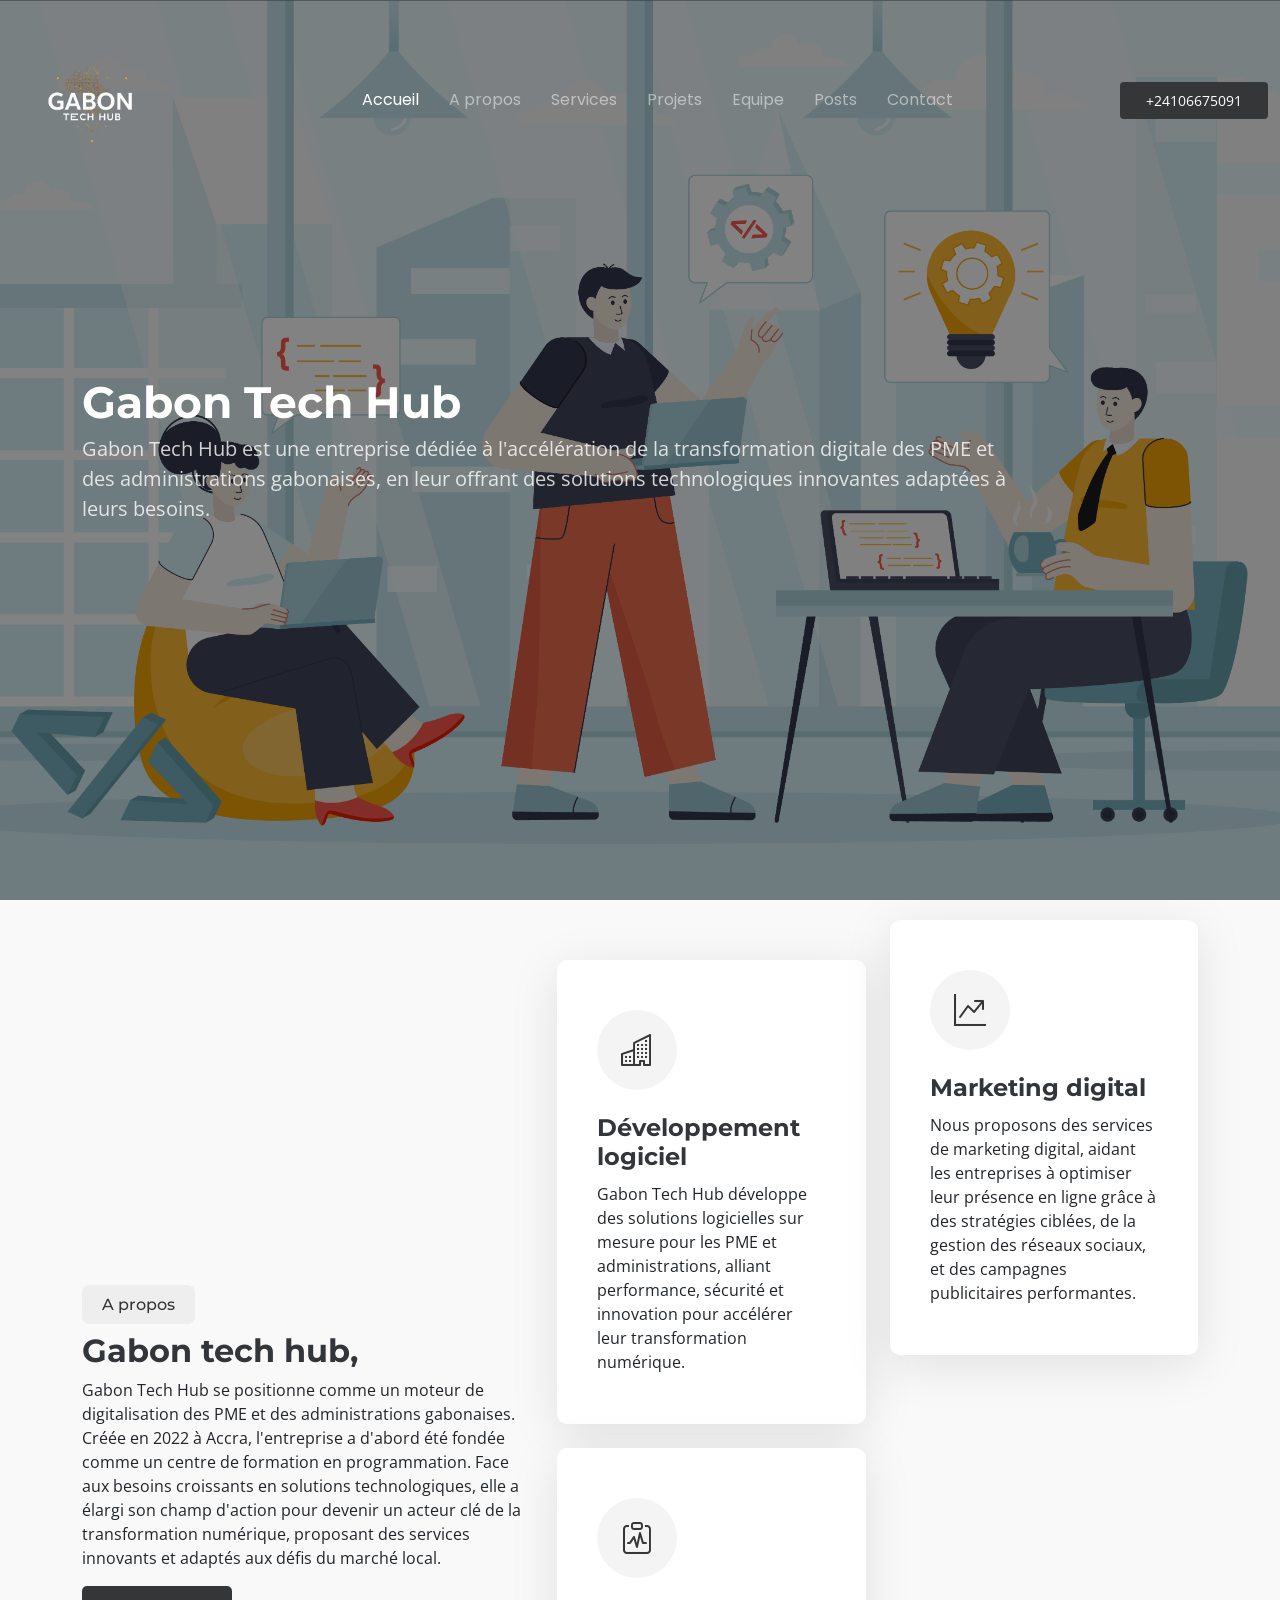
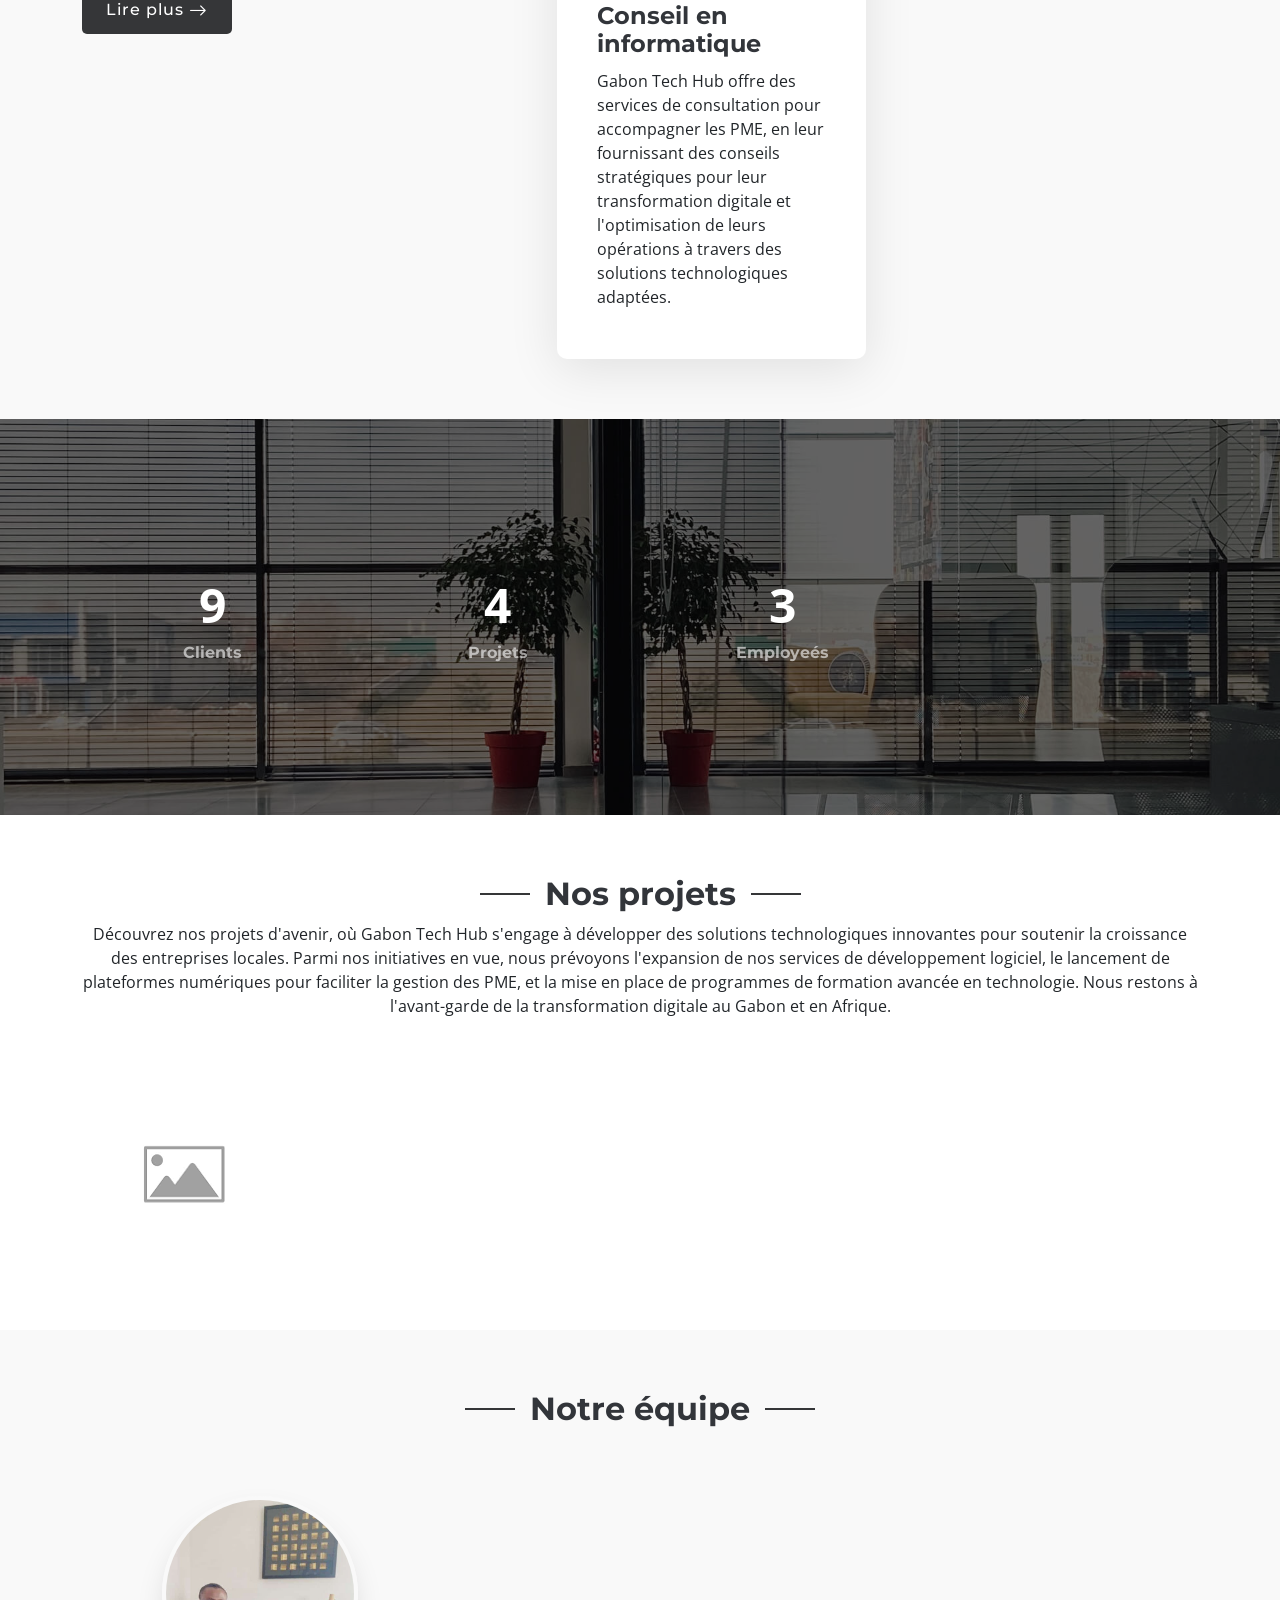
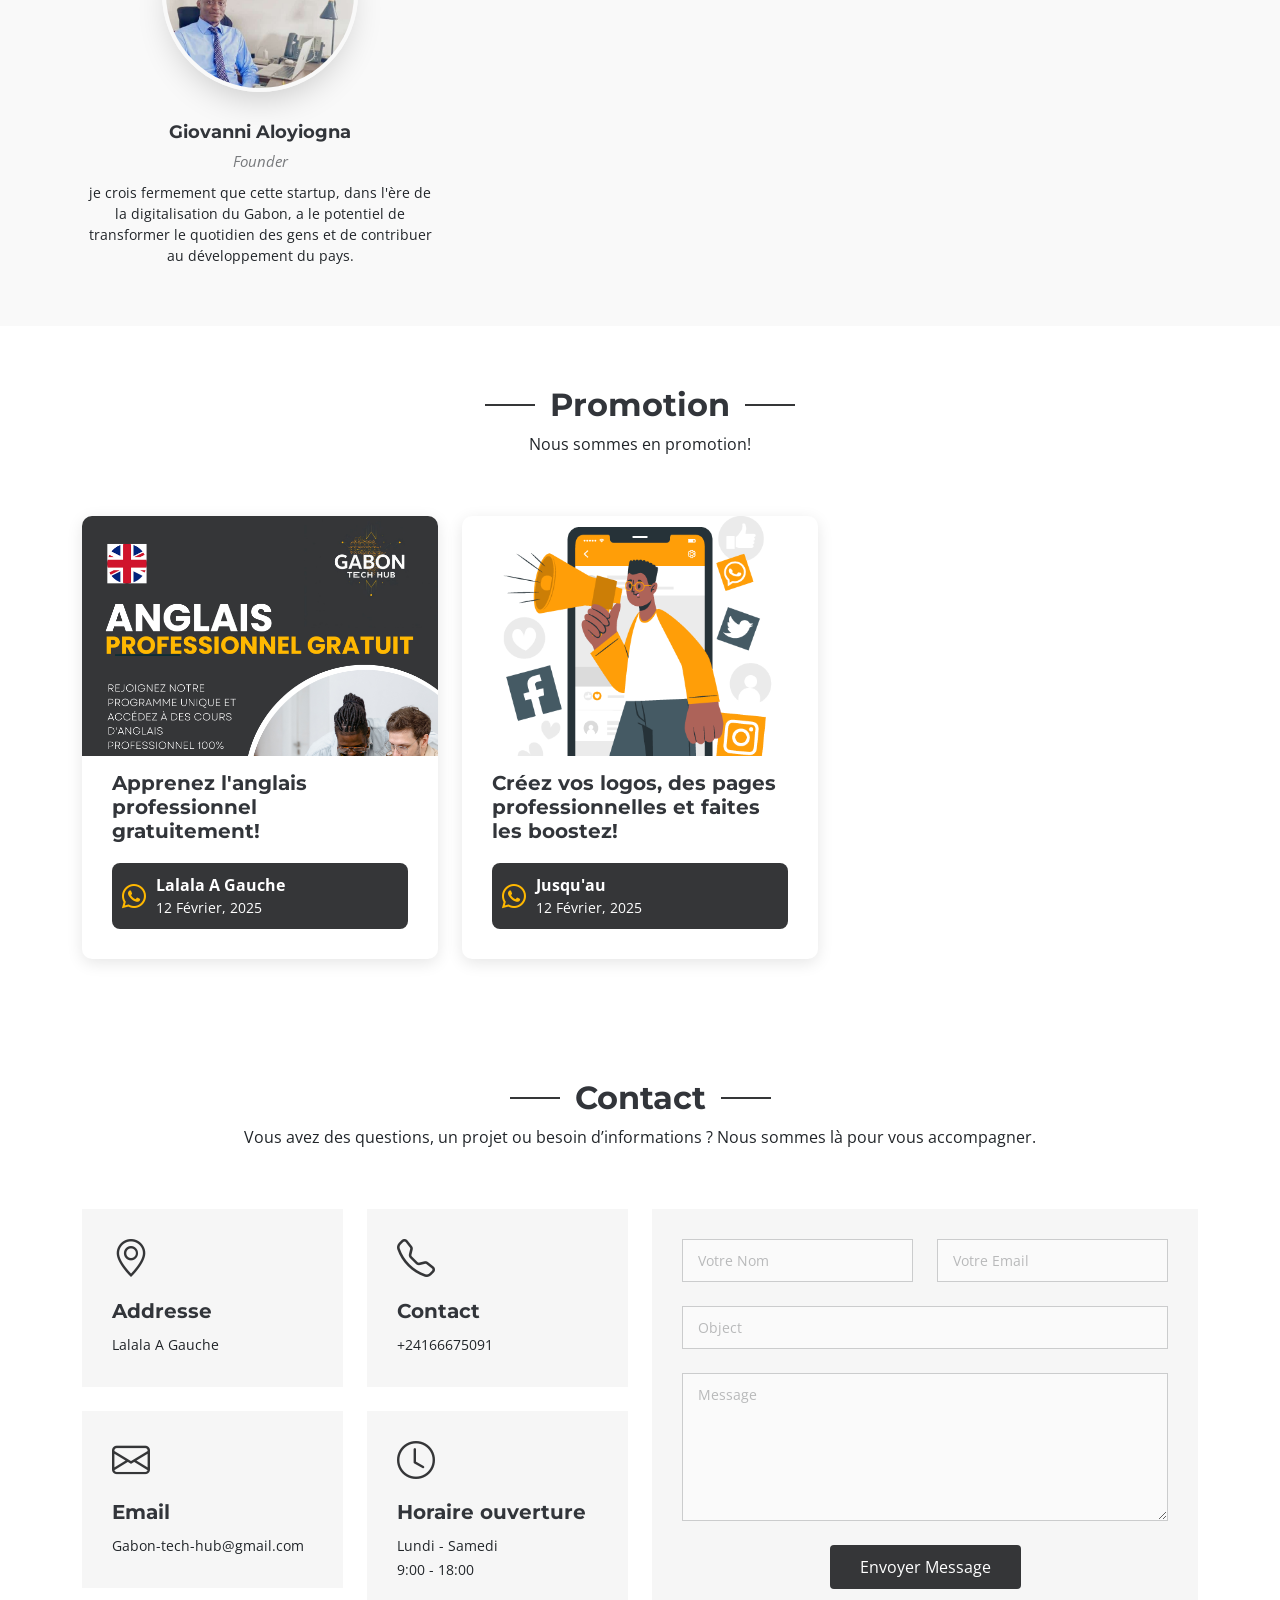
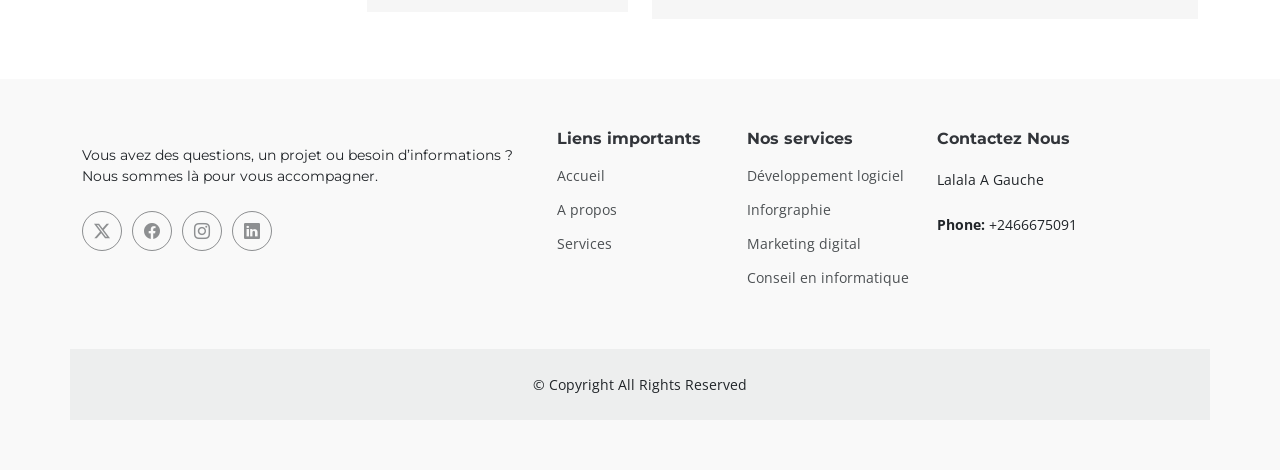
==== commit 492f506d: "new changes" ====
--- a/index.html
+++ b/index.html
@@ -473,51 +473,85 @@
       <section id="recent-posts" class="recent-posts section">
         <!-- Section Title -->
         <div class="container section-title" data-aos="fade-up">
-          <h2>Posts</h2>
+          <h2>Promotion</h2>
           <p>
-            Consultez notre actualité!
+           Nous sommes en promotion!
           </p>
         </div>
 
         
-        <div class="container">
-          <div class="row gy-4">
+        <div class="container ">
+          <div class="row">
+            
   
-            <div class="col-lg-4">
-              <article>
-  
-                <div class="post-img">
-                  <img src="assets/img/anglais.png" alt="" class="img-fluid">
-                </div>
-  
-              
-  
-                <h2 class="title">
-                  <a href="blog-details.html">Apprenez l'anglais professionnel gratuitement!</a>
-                </h2>
-  
-                <div class="d-flex align-items-center" style="background-color:  #353638; border-radius: 8px; padding: 10px; gap: 10px;">
+              <div class="col-lg-4">
+                <article>
+    
+                  <div class="post-img">
+                    <img src="assets/img/anglais.png" alt="" class="img-fluid">
+                  </div>
+    
+                
+    
+                  <h2 class="title">
+                    <a href="">Apprenez l'anglais professionnel gratuitement!</a>
+                  </h2>
+    
+                  <div class="d-flex align-items-center" style="background-color:  #353638; border-radius: 8px; padding: 10px; gap: 10px;">
+                    
+                    <a href="https://wa.me/24166675091" target="_blank" style="text-decoration: none; color:  #ffb801; font-size: 1.5rem;">
+                      <i class="bi bi-whatsapp"></i>
+                    </a>
+                    <div class="post-meta" style="color: #fff;">
+                      <p class="post-author" style="margin: 0; font-weight: bold;">Lalala A Gauche</p>
+                      <p class="post-date" style="margin: 0; font-size: 0.9rem;">
+                        <time datetime="2022-01-01" style="color: #fff;">12 Février, 2025</time>
+                      </p>
+                    </div>
+                  </div>
                   
-                  <a href="https://wa.me/24166675091" target="_blank" style="text-decoration: none; color:  #ffb801; font-size: 1.5rem;">
-                    <i class="bi bi-whatsapp"></i>
-                  </a>
-                  <div class="post-meta" style="color: #fff;">
-                    <p class="post-author" style="margin: 0; font-weight: bold;">Lalala A Gauche</p>
-                    <p class="post-date" style="margin: 0; font-size: 0.9rem;">
-                      <time datetime="2022-01-01" style="color: #fff;">12 Février, 2025</time>
-                    </p>
-                  </div>
-                </div>
+    
+                </article>
+              </div><!-- End post list item -->
+    
+            
+    
+              <div class="col-lg-4">
+                <article>
+    
+                  <div class="post-img">
+                    <img src="assets/img/boost1.png" alt="" class="img-fluid">
+                  </div>
+    
                 
-  
-              </article>
-            </div><!-- End post list item -->
-  
+    
+                  <h2 class="title">
+                    <a href="">Créez vos logos, des pages professionnelles et faites les boostez!</a>
+                  </h2>
+    
+                  <div class="d-flex align-items-center" style="background-color:  #353638; border-radius: 8px; padding: 10px; gap: 10px;">
+                    
+                    <a href="https://wa.me/24166675091" target="_blank" style="text-decoration: none; color:  #ffb801; font-size: 1.5rem;">
+                      <i class="bi bi-whatsapp"></i>
+                    </a>
+                    <div class="post-meta" style="color: #fff;">
+                      <p class="post-author" style="margin: 0; font-weight: bold;">Jusqu'au</p>
+                      <p class="post-date" style="margin: 0; font-size: 0.9rem;">
+                        <time datetime="2022-01-01" style="color: #fff;">12 Février, 2025</time>
+                      </p>
+                    </div>
+                  </div>
+                  
+    
+                </article>
+              </div><!-- End post list item -->
+    
+            
+    
+             
+    
+    
           
-  
-           
-  
-  
           </div>
         </div>
       </section>
@@ -696,7 +730,7 @@
             <p class="mt-4">
               <strong>Phone:</strong> <span>+2466675091</span>
             </p>
-            <p><strong>Email:</strong> <span>info@example.com</span></p>
+            <!-- <p><strong>Email:</strong> <span>info@example.com</span></p> -->
           </div>
         </div>
       </div>
